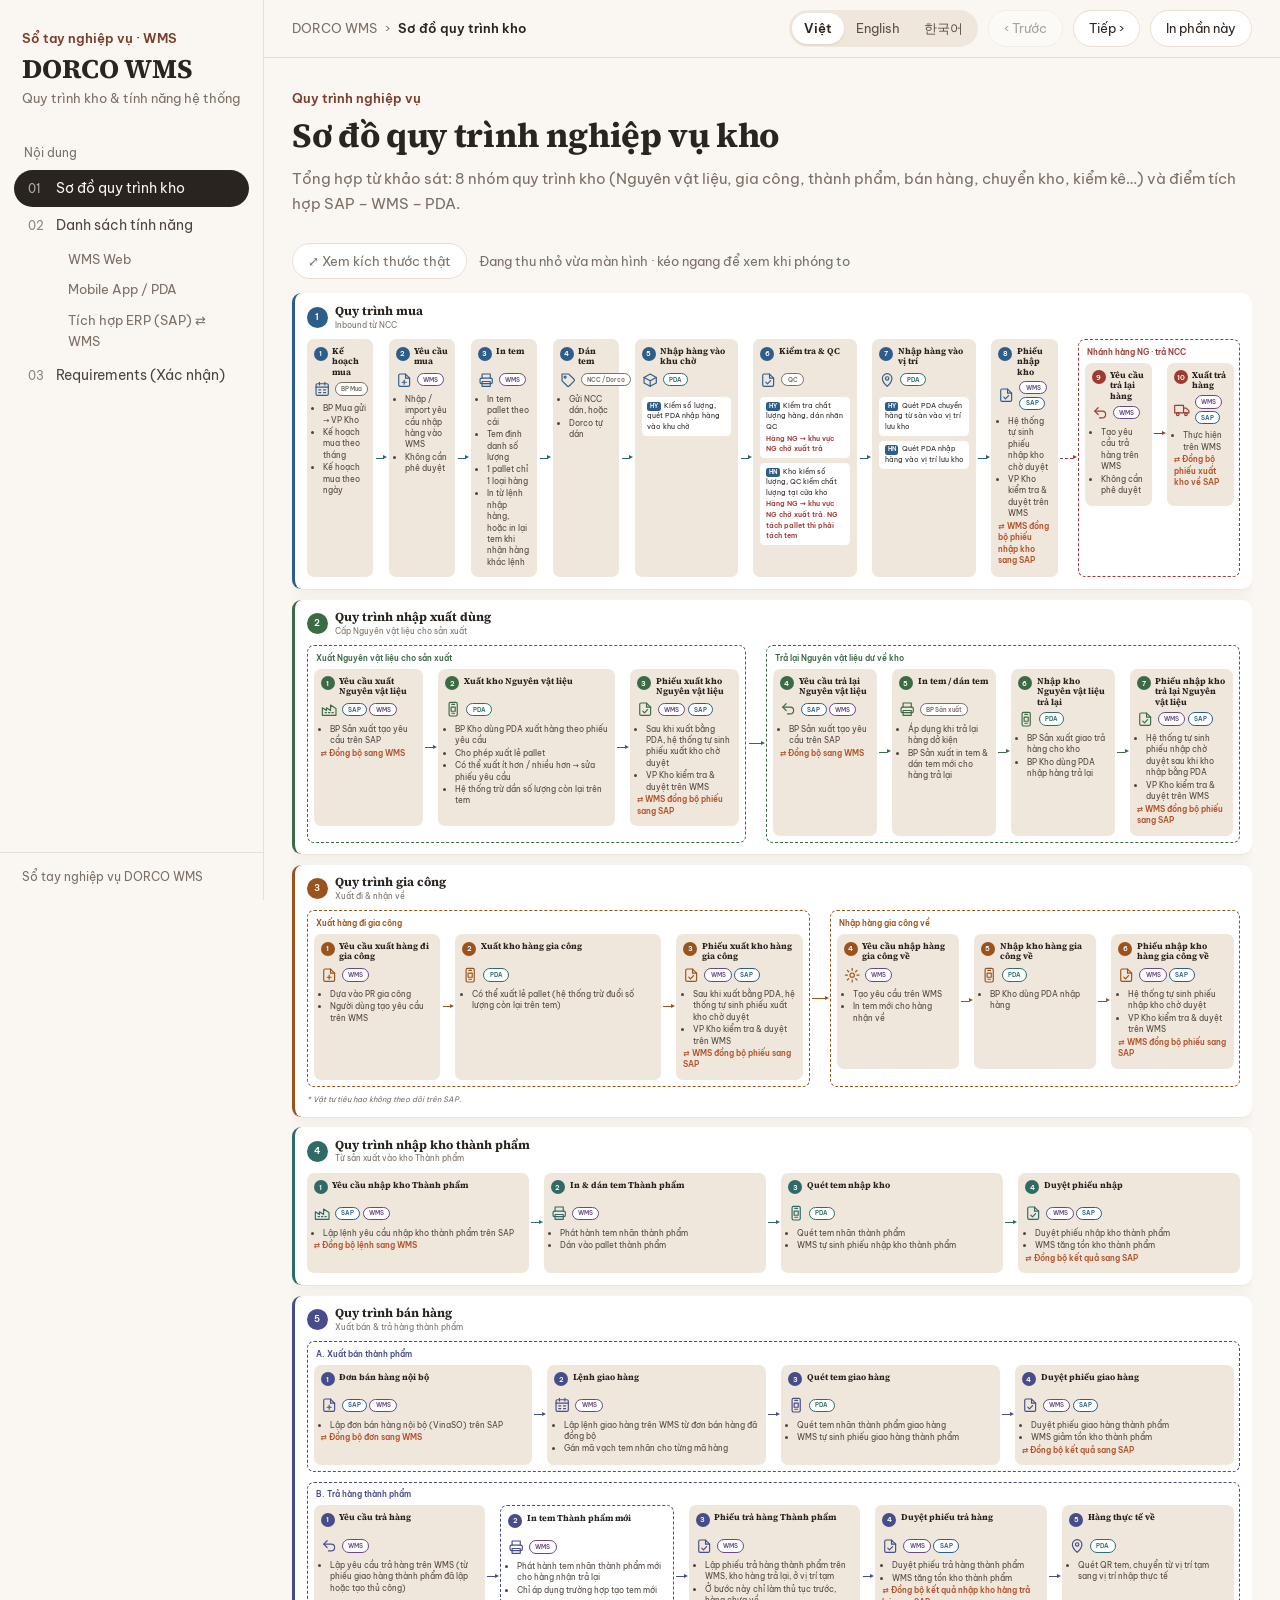
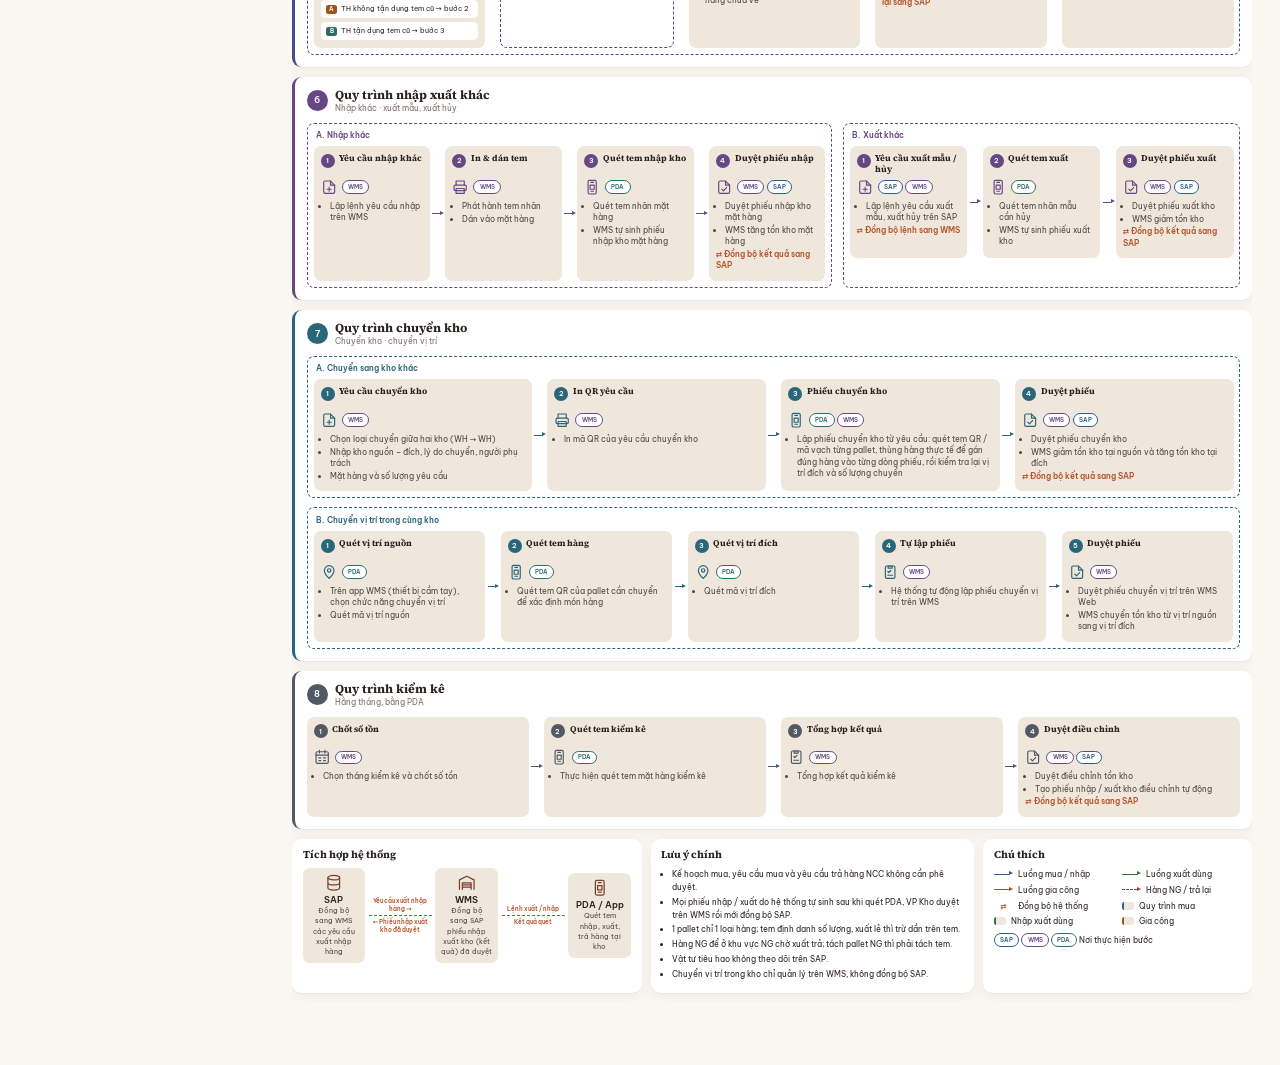
==== Claude outputs/Dorco_WMS_handbook-1.html @ 90fa7798 "quy trình mua" ====
<!DOCTYPE html>
<html lang="vi">
<head>
<meta charset="UTF-8">
<meta name="viewport" content="width=device-width, initial-scale=1">
<title>Sổ tay nghiệp vụ WMS - Dorco</title>
<!-- KHUNG (core) — giống nhau ở mọi dự án -->
<style>
/* core/css/tokens.css — biến giao diện (phương án C · Editorial).
   Dự án đổi màu / phông bằng cách ghi đè các biến này trong content/theme.css. */
:root{
  /* màu nền & chữ */
  --c-paper:#faf7f2;      /* nền trang */
  --c-card:#ffffff;       /* nền thẻ */
  --c-soft:#efe7dc;       /* nền phụ: bước quy trình, tiêu đề bảng */
  --c-line:#e8dfd2;       /* đường kẻ */
  --c-ink:#2a2420;        /* chữ */
  --c-muted:#7b6f66;      /* chữ phụ */
  --c-accent:#7a3e2a;     /* nhấn chính */
  --c-sync:#b4532a;       /* dòng đồng bộ hệ thống */
  --c-mark:#f6dfa8;       /* tô sáng kết quả tìm kiếm */
  --c-error-bg:#fbeceb; --c-error:#8f2f27;

  /* nhãn hệ thống */
  --c-sap:#2b5f8a; --c-wms:#6a4a85; --c-pda:#2f6f6a; --c-manual:#7b6f66;
  /* nhãn nhà máy */
  --c-plant-1:#2f5d8a; --c-plant-2:#2f6f6a;

  /* màu các quy trình (chữ trắng trên nền đạt tương phản ≥ 4.5:1) */
  --pf-blue:#2f5d8a; --pf-green:#3b6b45; --pf-orange:#9a531c; --pf-red:#9e3a32; --pf-teal:#2f6a65;
  --pf-indigo:#474d8a; --pf-purple:#664784; --pf-cyan:#2a667a; --pf-slate:#525963;

  /* chữ */
  --f-body:'Be Vietnam Pro',system-ui,'Segoe UI',sans-serif;
  --f-head:'Source Serif 4',Georgia,'Times New Roman',serif;
  --f-body-ko:'Be Vietnam Pro','Malgun Gothic','Apple SD Gothic Neo','Noto Sans KR',sans-serif;
  --f-head-ko:'Source Serif 4','Malgun Gothic','Apple SD Gothic Neo','Noto Serif KR',serif;
  --fs-xs:12px; --fs-sm:13px; --fs-body:15px; --fs-lg:19px; --fs-xl:24px; --fs-2xl:34px;

  /* hình khối */
  --r-card:12px; --r-lane:16px; --r-chip:999px;
  --shadow:0 1px 0 #eadfd0,0 8px 24px rgba(80,50,30,.06);
  --side-w:264px; --top-h:58px;
}

</style>
<style>
/* core/css/base.css — phông chữ, reset, kiểu chữ cơ bản. Phông: SIL OFL (core/fonts/LICENSE-*). */
@font-face{font-family:'Be Vietnam Pro';font-style:normal;font-weight:400;font-display:swap;src:url([data-uri]) format('woff2');unicode-range:U+0102-0103,U+0110-0111,U+0128-0129,U+0168-0169,U+01A0-01A1,U+01AF-01B0,U+0300-0301,U+0303-0304,U+0308-0309,U+0323,U+0329,U+1EA0-1EF9,U+20AB}
@font-face{font-family:'Be Vietnam Pro';font-style:normal;font-weight:400;font-display:swap;src:url([data-uri]) format('woff2');unicode-range:U+0100-02BA,U+02BD-02C5,U+02C7-02CC,U+02CE-02D7,U+02DD-02FF,U+0304,U+0308,U+0329,U+1D00-1DBF,U+1E00-1E9F,U+1EF2-1EFF,U+2020,U+20A0-20AB,U+20AD-20C0,U+2113,U+2C60-2C7F,U+A720-A7FF}
@font-face{font-family:'Be Vietnam Pro';font-style:normal;font-weight:400;font-display:swap;src:url([data-uri]) format('woff2');unicode-range:U+0000-00FF,U+0131,U+0152-0153,U+02BB-02BC,U+02C6,U+02DA,U+02DC,U+0304,U+0308,U+0329,U+2000-206F,U+20AC,U+2122,U+2191,U+2193,U+2212,U+2215,U+FEFF,U+FFFD}
@font-face{font-family:'Be Vietnam Pro';font-style:normal;font-weight:500;font-display:swap;src:url([data-uri]) format('woff2');unicode-range:U+0102-0103,U+0110-0111,U+0128-0129,U+0168-0169,U+01A0-01A1,U+01AF-01B0,U+0300-0301,U+0303-0304,U+0308-0309,U+0323,U+0329,U+1EA0-1EF9,U+20AB}
@font-face{font-family:'Be Vietnam Pro';font-style:normal;font-weight:500;font-display:swap;src:url([data-uri]) format('woff2');unicode-range:U+0100-02BA,U+02BD-02C5,U+02C7-02CC,U+02CE-02D7,U+02DD-02FF,U+0304,U+0308,U+0329,U+1D00-1DBF,U+1E00-1E9F,U+1EF2-1EFF,U+2020,U+20A0-20AB,U+20AD-20C0,U+2113,U+2C60-2C7F,U+A720-A7FF}
@font-face{font-family:'Be Vietnam Pro';font-style:normal;font-weight:500;font-display:swap;src:url([data-uri]) format('woff2');unicode-range:U+0000-00FF,U+0131,U+0152-0153,U+02BB-02BC,U+02C6,U+02DA,U+02DC,U+0304,U+0308,U+0329,U+2000-206F,U+20AC,U+2122,U+2191,U+2193,U+2212,U+2215,U+FEFF,U+FFFD}
@font-face{font-family:'Be Vietnam Pro';font-style:normal;font-weight:600;font-display:swap;src:url([data-uri]) format('woff2');unicode-range:U+0102-0103,U+0110-0111,U+0128-0129,U+0168-0169,U+01A0-01A1,U+01AF-01B0,U+0300-0301,U+0303-0304,U+0308-0309,U+0323,U+0329,U+1EA0-1EF9,U+20AB}
@font-face{font-family:'Be Vietnam Pro';font-style:normal;font-weight:600;font-display:swap;src:url([data-uri]) format('woff2');unicode-range:U+0100-02BA,U+02BD-02C5,U+02C7-02CC,U+02CE-02D7,U+02DD-02FF,U+0304,U+0308,U+0329,U+1D00-1DBF,U+1E00-1E9F,U+1EF2-1EFF,U+2020,U+20A0-20AB,U+20AD-20C0,U+2113,U+2C60-2C7F,U+A720-A7FF}
@font-face{font-family:'Be Vietnam Pro';font-style:normal;font-weight:600;font-display:swap;src:url([data-uri]) format('woff2');unicode-range:U+0000-00FF,U+0131,U+0152-0153,U+02BB-02BC,U+02C6,U+02DA,U+02DC,U+0304,U+0308,U+0329,U+2000-206F,U+20AC,U+2122,U+2191,U+2193,U+2212,U+2215,U+FEFF,U+FFFD}
@font-face{font-family:'Source Serif 4';font-style:normal;font-weight:700;font-display:swap;src:url([data-uri]) format('woff2');unicode-range:U+0102-0103,U+0110-0111,U+0128-0129,U+0168-0169,U+01A0-01A1,U+01AF-01B0,U+0300-0301,U+0303-0304,U+0308-0309,U+0323,U+0329,U+1EA0-1EF9,U+20AB}
@font-face{font-family:'Source Serif 4';font-style:normal;font-weight:700;font-display:swap;src:url([data-uri]) format('woff2');unicode-range:U+0100-02BA,U+02BD-02C5,U+02C7-02CC,U+02CE-02D7,U+02DD-02FF,U+0304,U+0308,U+0329,U+1D00-1DBF,U+1E00-1E9F,U+1EF2-1EFF,U+2020,U+20A0-20AB,U+20AD-20C0,U+2113,U+2C60-2C7F,U+A720-A7FF}
@font-face{font-family:'Source Serif 4';font-style:normal;font-weight:700;font-display:swap;src:url([data-uri]) format('woff2');unicode-range:U+0000-00FF,U+0131,U+0152-0153,U+02BB-02BC,U+02C6,U+02DA,U+02DC,U+0304,U+0308,U+0329,U+2000-206F,U+20AC,U+2122,U+2191,U+2193,U+2212,U+2215,U+FEFF,U+FFFD}

*,*::before,*::after{box-sizing:border-box}
html{-webkit-text-size-adjust:100%}
body{margin:0;background:var(--c-paper);color:var(--c-ink);font-family:var(--f-body);font-size:var(--fs-body);line-height:1.6}
:lang(ko) body,html[lang=ko] body{font-family:var(--f-body-ko);word-break:keep-all}
h1,h2,h3,h4{font-family:var(--f-head);font-weight:700;line-height:1.2;margin:0;color:var(--c-ink)}
:lang(ko) h1,:lang(ko) h2,:lang(ko) h3,:lang(ko) h4{font-family:var(--f-head-ko)}
p{margin:0}
a{color:var(--c-accent)}
button,input{font:inherit;color:inherit}
:focus-visible{outline:2px solid var(--c-accent);outline-offset:2px}
mark{background:var(--c-mark);color:inherit;border-radius:2px;padding:0 1px}
.app-icon{width:30px;height:30px;flex:none}
@media (prefers-reduced-motion:reduce){*{scroll-behavior:auto!important;transition:none!important}}

</style>
<style>
/* core/css/layout.css — menu trái, thanh trên, vùng nội dung. */
#app{display:flex;min-height:100vh}
.app-side{position:fixed;inset:0 auto 0 0;width:var(--side-w);display:flex;flex-direction:column;border-right:1px solid var(--c-line);background:var(--c-paper);z-index:20}
.app-brand{padding:28px 22px 22px;display:flex;flex-direction:column;gap:4px}
.app-brand-eyebrow{font-size:var(--fs-sm);font-weight:600;color:var(--c-accent)}
.app-brand-name{font-family:var(--f-head);font-size:27px;line-height:1.15}
.app-brand-tag{font-size:var(--fs-sm);color:var(--c-muted)}
#app-nav{flex:1;overflow-y:auto;padding:6px 14px 20px}
.app-nav-h{font-size:var(--fs-xs);color:var(--c-muted);margin:6px 10px 8px}
.app-nav-link{display:flex;gap:10px;align-items:baseline;padding:9px 14px;border-radius:var(--r-chip);color:#4f453e;text-decoration:none;font-size:14px;line-height:1.35}
.app-nav-link:hover{background:var(--c-soft)}
.app-nav-link.is-on{background:var(--c-ink);color:var(--c-paper)}
.app-nav-num{font-size:var(--fs-xs);font-variant-numeric:tabular-nums;opacity:.65;min-width:18px}
.app-nav-sub{display:block;margin-left:42px;padding:5px 10px;font-size:var(--fs-sm);color:var(--c-muted);text-decoration:none;border-left:2px solid transparent}
.app-nav-sub:hover{color:var(--c-ink)}
.app-nav-sub.is-on{color:var(--c-accent);border-left-color:var(--c-accent);font-weight:600}
.app-foot{padding:14px 22px;border-top:1px solid var(--c-line);font-size:var(--fs-xs);color:var(--c-muted)}
.app-main{margin-left:var(--side-w);flex:1;min-width:0}
.app-top{position:sticky;top:0;z-index:10;display:flex;align-items:center;gap:10px;min-height:var(--top-h);padding:10px 28px;background:rgba(250,247,242,.94);backdrop-filter:blur(6px);border-bottom:1px solid var(--c-line)}
.app-crumb{flex:1;min-width:0;font-size:var(--fs-sm);color:var(--c-muted);white-space:nowrap;overflow:hidden;text-overflow:ellipsis}
.app-crumb b{color:var(--c-ink);font-weight:600}
.app-crumb-sep{margin:0 8px}
.app-content{padding:30px 28px 64px}
.app-page-hd{margin-bottom:26px}
.app-page-eyebrow{font-size:var(--fs-sm);font-weight:600;color:var(--c-accent);margin-bottom:6px}
.app-page-hd h1{font-size:var(--fs-2xl);letter-spacing:-.01em}
.app-page-intro{margin-top:10px;color:var(--c-muted);font-size:var(--fs-body);line-height:1.7}

</style>
<style>
/* core/css/components.css — thành phần dùng chung cho mọi khối. */
.app-btn{border:1px solid var(--c-line);background:var(--c-card);border-radius:var(--r-chip);padding:7px 15px;font-size:var(--fs-sm);cursor:pointer}
.app-btn:hover:not(:disabled){border-color:var(--c-muted)}
.app-btn:disabled{opacity:.4;cursor:default}
.app-langs{display:flex;background:var(--c-soft);border-radius:var(--r-chip);padding:3px}
.app-langs button{border:0;background:transparent;border-radius:var(--r-chip);padding:5px 12px;font-size:var(--fs-sm);cursor:pointer;color:#5a4f47}
.app-langs button.is-on{background:var(--c-card);color:var(--c-ink);font-weight:600;box-shadow:0 1px 2px rgba(80,50,30,.12)}
.app-error{background:var(--c-error-bg);color:var(--c-error);border-radius:var(--r-card);padding:14px 18px;font-size:14px;max-width:860px}

/* thẻ & bảng */
.app-card{background:var(--c-card);border-radius:var(--r-card);box-shadow:var(--shadow)}
.app-table{width:100%;border-collapse:separate;border-spacing:0;font-size:14px;background:var(--c-card);border-radius:var(--r-card);overflow:hidden;box-shadow:var(--shadow)}
.app-table th{text-align:left;font-size:var(--fs-sm);font-weight:600;color:var(--c-muted);background:var(--c-soft);padding:10px 14px;vertical-align:bottom}
.app-table td{padding:10px 14px;border-top:1px solid #f0e8dc;vertical-align:top}

/* bộ lọc */
.app-filters{display:flex;flex-wrap:wrap;gap:8px;align-items:center;margin-bottom:20px;max-width:1240px}
.app-search{flex:1 1 420px;min-width:280px;border:1px solid var(--c-line);background:var(--c-card);border-radius:var(--r-chip);padding:9px 16px;font-size:14px}
.app-chip{border:1px solid var(--c-line);background:var(--c-card);border-radius:var(--r-chip);padding:6px 14px;font-size:var(--fs-sm);cursor:pointer;color:#5a4f47}
.app-chip.is-on{background:var(--c-ink);border-color:var(--c-ink);color:var(--c-paper)}
.app-empty{padding:28px;text-align:center;color:var(--c-muted);background:var(--c-card);border-radius:var(--r-card);max-width:1240px}

/* nhãn */
.app-sys{display:inline-block;font-size:11px;font-weight:600;padding:1px 9px;border-radius:var(--r-chip);background:var(--c-card);border:1px solid currentColor;white-space:nowrap}
.app-sys[data-sys=SAP]{color:var(--c-sap)} .app-sys[data-sys=WMS]{color:var(--c-wms)} .app-sys[data-sys=PDA]{color:var(--c-pda)}
.app-sys[data-sys=MANUAL],.app-sys:not([data-sys]){color:var(--c-manual)}
.app-plant{display:inline-block;font-size:11px;font-weight:600;color:#fff;border-radius:4px;padding:0 6px;margin-right:4px;background:var(--c-plant-1)}
.app-plant[data-i="1"]{background:var(--c-plant-2)}
.app-kpis{display:grid;grid-template-columns:repeat(auto-fit,minmax(180px,1fr));gap:14px;margin-bottom:22px;max-width:1240px}
.app-kpi{background:var(--c-card);border-radius:var(--r-card);box-shadow:var(--shadow);padding:16px 18px}
.app-kpi b{display:block;font-family:var(--f-head);font-size:32px;line-height:1.1}
.app-kpi span{font-size:var(--fs-sm);color:var(--c-muted)}

</style>
<style>
/* core/css/blocks/process-flow.css — sơ đồ quy trình (phương án C). */
.pf-toolbar{display:flex;align-items:center;gap:12px;margin-bottom:14px;font-size:var(--fs-sm);color:var(--c-muted)}
.pf-scroll{overflow-x:auto;padding-bottom:8px}
.pf-sheet{min-width:1640px;max-width:1880px}
.pf-head{margin:0 0 22px}
.pf-head h2{font-size:28px}
.pf-head p{color:var(--c-muted);margin-top:4px}

/* quy trình */
.pf-lane{background:var(--c-card);border-radius:var(--r-lane);box-shadow:var(--shadow);padding:18px 20px 20px;margin-bottom:18px;border-left:6px solid var(--pf-c)}
.pf-lane-hd{display:flex;align-items:center;gap:12px;margin-bottom:14px}
.pf-lane-num{flex:none;min-width:36px;height:36px;padding:0 8px;border-radius:var(--r-chip);background:var(--pf-c);color:#fff;display:grid;place-items:center;font-weight:600;font-size:16px}
.pf-lane-hd h3{font-size:21px}
.pf-lane-hd p{font-size:var(--fs-sm);color:var(--c-muted)}
.pf-body{display:flex;gap:0;align-items:stretch}
.pf-body.pf-stack{flex-direction:column;gap:16px}
.pf-row>.pf-group{flex:var(--pf-w,1) 1 0}
.pf-group{min-width:0}
.pf-group.pf-labeled{border:1.6px dashed var(--pf-g);border-radius:var(--r-card);padding:10px 10px 10px;position:relative}
.pf-group-label{font-size:var(--fs-sm);font-weight:600;color:var(--pf-g);margin:0 0 8px 4px}
.pf-steps{display:flex;align-items:stretch}

/* bước */
.pf-step{flex:1 1 0;min-width:0;background:var(--c-soft);border-radius:var(--r-card);padding:12px 12px 14px;display:flex;flex-direction:column}
.pf-step.pf-wide{flex-grow:1.7}
.pf-step.pf-optional{background:var(--c-card);border:1.6px dashed var(--pf-g)}
.pf-step-hd{display:flex;gap:8px;align-items:flex-start;min-height:38px}
.pf-num{flex:none;width:24px;height:24px;border-radius:50%;background:var(--pf-g,var(--pf-c));color:#fff;display:grid;place-items:center;font-size:12px;font-weight:600;margin-top:1px}
.pf-step h4{font-size:15px;color:var(--c-ink)}
.pf-meta{display:flex;align-items:center;gap:8px;margin:6px 0 8px;color:var(--pf-g,var(--pf-c))}
.pf-meta .app-icon{width:28px;height:28px}
.pf-sys{display:flex;flex-wrap:wrap;gap:4px}
.pf-step ul{margin:0;padding-left:16px;font-size:13px;line-height:1.5;color:#4f453e}
.pf-step li{margin:2px 0}
.pf-step li.pf-sync{list-style:none;margin-left:-16px;color:var(--c-sync);font-weight:600}
.pf-step li.pf-sync::before{content:"⇄ "}
.pf-case{margin-top:8px;background:var(--c-card);border-radius:8px;padding:6px 9px;font-size:12.5px;line-height:1.45}
.pf-case b{display:inline-block;min-width:20px;text-align:center;font-size:11px;color:#fff;background:var(--pf-c);border-radius:4px;padding:0 5px;margin-right:2px}
.pf-case[data-tag=A] b{background:#9a531c} .pf-case[data-tag=B] b{background:#2f6a65}
.pf-alert{display:block;color:var(--pf-red);font-weight:600;margin-top:2px}

/* mũi tên */
.pf-arrow{flex:0 0 26px;align-self:center;height:12px;position:relative;color:var(--pf-a,var(--pf-g,var(--pf-c)))}
.pf-arrow::before{content:"";position:absolute;left:4px;right:8px;top:5px;border-top:2px solid currentColor}
.pf-arrow::after{content:"";position:absolute;right:2px;top:1px;border-left:8px solid currentColor;border-top:5px solid transparent;border-bottom:5px solid transparent}
.pf-arrow-dashed::before{border-top-style:dashed}
.pf-row>.pf-arrow{flex-basis:34px}
.pf-row>.pf-group+.pf-group{margin-left:18px}
.pf-row>.pf-arrow+.pf-group{margin-left:0}
.pf-note{margin-top:10px;font-size:var(--fs-sm);font-style:italic;color:var(--c-muted)}

/* 3 khung cuối */
.pf-panels{display:grid;grid-template-columns:1.3fr 1.2fr 1fr;gap:16px;margin-top:6px}
.pf-panel{background:var(--c-card);border-radius:var(--r-lane);box-shadow:var(--shadow);padding:16px 18px}
.pf-panel h3{font-size:18px;margin-bottom:12px}
.pf-sysrow{display:flex;align-items:center;gap:6px}
.pf-sysbox{flex:1;background:var(--c-soft);border-radius:var(--r-card);padding:10px;text-align:center;font-size:12.5px;line-height:1.4;color:#4f453e}
.pf-sysbox .app-icon{display:block;margin:0 auto 4px;color:var(--c-accent)}
.pf-sysbox strong{display:block;font-size:15px;color:var(--c-ink)}
.pf-link{flex:0 0 108px;display:flex;flex-direction:column;align-items:center;gap:3px;font-size:11px;font-weight:600;color:var(--c-sync);text-align:center;line-height:1.25}
.pf-link i{display:block;width:100%;border-top:2px dashed var(--c-sync)}
.pf-notes ul{margin:0;padding-left:18px;font-size:13.5px}
.pf-notes li{margin:4px 0}
.pf-lg{list-style:none;margin:0;padding:0;display:grid;grid-template-columns:1fr 1fr;gap:6px 14px;font-size:13px}
.pf-lg li{display:flex;align-items:center;gap:8px}
.pf-lg-arrow{width:34px;height:10px;position:relative;color:var(--pf-a)}
.pf-lg-arrow::before{content:"";position:absolute;left:0;right:7px;top:4px;border-top:2px solid currentColor}
.pf-lg-arrow.is-dashed::before{border-top-style:dashed}
.pf-lg-arrow::after{content:"";position:absolute;right:0;top:0;border-left:7px solid currentColor;border-top:5px solid transparent;border-bottom:5px solid transparent}
.pf-lg-sw{width:22px;height:14px;border-radius:4px;border-left:5px solid var(--pf-a);background:var(--c-soft)}
.pf-lg-sync{width:34px;text-align:center;color:var(--c-sync);font-weight:700}
.pf-lg-sys{margin-top:10px;font-size:13px;display:flex;flex-wrap:wrap;gap:4px;align-items:center}
@media print{
  .pf-toolbar{display:none}
  .pf-scroll{overflow:visible}
  .pf-sheet{zoom:.9!important;width:1640px;max-width:none}   /* 1640 px × 0,9 ≈ 1476 px < 1512 px khổ A3 ngang */
  .pf-lane{break-inside:avoid;box-shadow:none;border:1px solid var(--c-line);border-left:6px solid var(--pf-c)}
}

</style>
<style>
/* core/css/blocks/feature-list.css */
.fl-kpi{border-top:4px solid var(--fl-c,var(--c-ink))}
.fl-cat{max-width:1240px;margin-bottom:28px;scroll-margin-top:calc(var(--top-h) + 12px)}
.fl-cat-hd{display:flex;align-items:center;gap:14px;padding:14px 18px;border-radius:var(--r-lane) var(--r-lane) 0 0;background:var(--fl-c);color:#fff}
.fl-cat-hd h2{color:#fff;font-size:var(--fs-lg)}
.fl-cat-hd p{font-size:var(--fs-sm);opacity:.88}
.fl-cat-n{margin-left:auto;font-size:var(--fs-sm);font-weight:600;background:rgba(255,255,255,.18);padding:3px 12px;border-radius:var(--r-chip);white-space:nowrap}
.fl-group{background:var(--c-card);padding:4px 18px 16px}
.fl-cat .fl-group:last-child{border-radius:0 0 var(--r-lane) var(--r-lane);box-shadow:var(--shadow)}
.fl-group-t{display:flex;align-items:baseline;gap:10px;flex-wrap:wrap;font-size:16px;margin:14px 0 8px}
.fl-group-sub{font-family:var(--f-body);font-weight:400;font-size:var(--fs-sm);color:var(--c-muted)}
.fl-link{margin-left:auto;font-family:var(--f-body);font-size:var(--fs-sm);font-weight:600;text-decoration:none}
.fl-table{box-shadow:none;border:1px solid #f0e8dc}
.fl-table td.fl-no,.fl-table th.fl-no{width:56px;color:var(--c-muted);font-variant-numeric:tabular-nums}
.fl-table td.fl-second{color:var(--c-muted);width:44%}
.fl-dir-cell{width:130px}
.fl-dir{display:inline-block;font-size:11px;font-weight:600;padding:1px 9px;border-radius:var(--r-chip);border:1px solid currentColor;color:var(--c-sap);white-space:nowrap}
.fl-dir[data-dir="WMS→SAP"]{color:var(--c-wms)}
@media print{.fl-cat{break-inside:auto}.fl-table tr{break-inside:avoid}}
/* cột API (nhóm tích hợp) */
.fl-api{font-family:ui-monospace,SFMono-Regular,Consolas,monospace;font-size:12.5px;word-break:break-all;width:30%}
.fl-has-api th:nth-child(3){width:24%}
.fl-has-api .fl-dir-cell{white-space:nowrap}
th.fl-api{font-family:inherit}

</style>
<style>
/* core/css/blocks/requirement-table.css */
.rt-wrap{max-width:1300px}
.rt-table{line-height:1.55}
.rt-table td.rt-no,.rt-table th.rt-no{width:52px;text-align:center;color:var(--c-muted);font-variant-numeric:tabular-nums}
.rt-table td.rt-module{width:160px;font-family:var(--f-head);font-weight:700;font-size:15px;color:var(--c-accent);background:#fbf8f3;border-right:1px solid #f0e8dc}
.rt-table td.rt-fn{width:200px;font-weight:600}
.rt-blk+.rt-blk{margin-top:10px}
.rt-label{display:inline-block;font-size:11.5px;font-weight:600;padding:1px 10px;border-radius:var(--r-chip);margin-bottom:4px}
.rt-cur{background:var(--c-soft);color:var(--c-muted)}
.rt-need{background:var(--c-accent);color:#fff}
.rt-body ul{margin:0;padding-left:18px;font-size:14px}
.rt-body li{margin:3px 0}
.rt-blk:first-child:not(:only-child) ul{color:#5a4f47}
@media print{.rt-row{break-inside:avoid}}

</style>
<style>
/* core/css/blocks/guide.css */
.gd-list{max-width:1320px;display:flex;flex-direction:column;gap:20px}
.gd-group{display:flex;flex-direction:column;gap:18px;scroll-margin-top:calc(var(--top-h) + 12px)}
.gd-group>h2{font-size:24px}
.gd-group-intro{color:var(--c-muted);margin-top:-8px}
.gd-screen{display:grid;grid-template-columns:minmax(0,1fr) minmax(0,1.2fr);gap:24px;background:var(--c-card);border-radius:var(--r-lane);box-shadow:var(--shadow);padding:22px;scroll-margin-top:calc(var(--top-h) + 12px)}
.gd-screen.gd-wide{grid-template-columns:1fr}
.gd-screen.gd-wide .gd-fig{order:-1}
.gd-screen.gd-wide .gd-text{columns:2 360px;column-gap:36px}
.gd-screen.gd-wide .gd-text>h3,.gd-screen.gd-wide .gd-purpose{column-span:all}
.gd-text h3{font-size:21px;margin-bottom:6px}
.gd-purpose{color:var(--c-muted);margin-bottom:12px}
.gd-steps-t{font-weight:600;margin:4px 0 2px}
.gd-steps{margin:0;padding-left:22px}
.gd-step{margin:6px 0;break-inside:avoid}
.gd-notes{margin-top:14px;background:var(--c-soft);border-radius:var(--r-card);padding:10px 14px;font-size:14px;break-inside:avoid}
.gd-notes ul{margin:4px 0 0;padding-left:18px}
.gd-fig{margin:0}
.gd-img{display:block;width:100%;border-radius:var(--r-card);border:1px solid var(--c-line)}
.gd-noimg{display:grid;place-items:center;min-height:180px;border:1.6px dashed var(--c-line);border-radius:var(--r-card);color:var(--c-muted);font-size:13px;padding:16px;text-align:center}
@media print{.gd-screen{break-inside:avoid;box-shadow:none;border:1px solid var(--c-line)}}

</style>
<style>
/* core/css/check.css — trang tự kiểm tra. */
.ck{max-width:1100px;margin:0 auto;padding:36px 24px}
.ck h1{font-size:28px;margin-bottom:12px}
.ck-summary{font-size:18px;font-weight:600;margin-bottom:18px}
.ck-summary.is-ok{color:var(--pf-green)} .ck-summary.is-bad{color:var(--c-error)}
.ck-err td:first-child{color:var(--c-error);font-weight:600}
.ck-warn td:first-child{color:#9a531c}
.ck code{font-size:12.5px;color:var(--c-muted)}

</style>
<style>
/* core/css/print.css — "In phần này" chỉ in mục đang mở. */
/* Khổ giấy: bảng in A4 ngang; sơ đồ quy trình in A3 ngang (khung in 400 mm ≈ 1512 px). */
@page{size:A4 landscape;margin:10mm}
@page diagram{size:A3 landscape;margin:10mm}
@media print{
  .app-page[data-type=process-flow]{page:diagram}
  body{background:#fff}
  .app-side,.app-top,.app-filters{display:none!important}
  .app-main{margin:0}
  .app-content{padding:0}
}

</style>
<!-- NỘI DUNG (content) — riêng của dự án -->
<style>
/* content/theme.css — tuỳ chỉnh giao diện riêng cho dự án (không bắt buộc).
   Ghi đè biến trong core/css/tokens.css, ví dụ đổi màu nhấn:
   :root{ --c-accent:#1f4f8a; }
*/

</style>
</head>
<body>
<div id="app"></div>

<!-- KHUNG -->
<script>
/* core/js/util.js — tiện ích dùng chung (không phụ thuộc file khác). */
(function (App) {
  'use strict';
  var ESC = { '&': '&amp;', '<': '&lt;', '>': '&gt;', '"': '&quot;', "'": '&#39;' };

  function esc(s) {
    return String(s == null ? '' : s).replace(/[&<>"']/g, function (c) { return ESC[c]; });
  }

  /* Bỏ dấu một ký tự (giữ độ dài 1 → 0..n ký tự), không gộp khoảng trắng. */
  function foldChar(c) {
    return c.normalize('NFD').replace(/[̀-ͯ]/g, '').replace(/đ/g, 'd').replace(/Đ/g, 'D').toLowerCase();
  }

  /* Chuẩn hoá để tìm kiếm: bỏ dấu, đ→d, chữ thường, gộp khoảng trắng. */
  function norm(s) {
    return foldChar(String(s == null ? '' : s)).replace(/\s+/g, ' ').trim();
  }

  /* Tô sáng phần khớp q (q đã norm) trong text; trả HTML đã escape. */
  function highlight(text, q) {
    text = String(text == null ? '' : text);
    if (!q) return esc(text);
    var folded = '', map = [];
    for (var i = 0; i < text.length; i++) {
      var f = foldChar(text[i]);
      for (var k = 0; k < f.length; k++) { folded += f[k]; map.push(i); }
    }
    var at = folded.indexOf(q);
    if (at < 0) return esc(text);
    var start = map[at], end = map[at + q.length - 1] + 1;
    return esc(text.slice(0, start)) + '<mark>' + esc(text.slice(start, end)) + '</mark>' + esc(text.slice(end));
  }

  /* Gộp mọi ngôn ngữ của một chữ (chuỗi thường hoặc { vi, en, ko, ... }) để tìm kiếm. */
  function textAll(x) {
    if (x == null) return '';
    if (typeof x !== 'object') return String(x);
    return Object.keys(x).map(function (k) { return x[k]; }).join(' ');
  }

  App.util = { esc: esc, norm: norm, highlight: highlight, textAll: textAll };
})(window.App = window.App || {});

</script>
<script>
/* core/js/i18n.js — ngôn ngữ, bản dịch, chữ giao diện. */
(function (App) {
  'use strict';
  var KEY = 'wms-lang';
  var current = 'vi', codes = ['vi'], fallback = 'vi';
  App._strings = App._strings || {};
  App.missing = [];

  function store(get, val) {
    try {
      if (get) return window.localStorage.getItem(KEY);
      window.localStorage.setItem(KEY, val);
    } catch (e) { /* localStorage bị chặn: bỏ qua */ }
    return null;
  }

  App.strings = function (lang, obj) {
    var t = App._strings[lang] = App._strings[lang] || {};
    for (var k in obj) t[k] = obj[k];
  };

  App.t = function (x) {
    if (x == null) return '';
    if (typeof x !== 'object') return String(x);
    if (x[current] != null) return x[current];
    if (x[fallback] != null) {
      App.missing.push({ lang: current, sample: x[fallback] });
      return x[fallback];
    }
    App.missing.push({ lang: current, sample: JSON.stringify(x) });
    return '';
  };

  App.ui = function (key) {
    var s = App._strings[current], f = App._strings[fallback];
    if (s && s[key] != null) return s[key];
    if (f && f[key] != null) return f[key];
    return key;
  };

  App.lang = function () { return current; };

  App.setLang = function (code) {
    if (codes.indexOf(code) < 0) code = fallback;
    current = code;
    store(false, code);
    document.documentElement.lang = code;
    document.dispatchEvent(new CustomEvent('app:lang', { detail: code }));
  };

  App.initLang = function (config) {
    codes = (config.languages || [{ code: 'vi' }]).map(function (l) { return l.code; });
    fallback = config.defaultLanguage || codes[0];
    var fromUrl = null;
    try { fromUrl = new URLSearchParams(location.search).get('lang'); } catch (e) {}
    var pick = [fromUrl, store(true), fallback].filter(function (c) { return c && codes.indexOf(c) >= 0; })[0];
    current = pick || fallback;
    document.documentElement.lang = current;
  };
})(window.App = window.App || {});

</script>
<script>
/* core/js/icons.js — bộ icon SVG dùng chung (24×24, nét theo màu chữ). */
(function (App) {
  'use strict';
  var P = {
    box: '<path d="M21 8 12 3 3 8v8l9 5 9-5z"/><path d="M3 8l9 5 9-5M12 13v8"/>',
    check: '<path d="M14 3H6a2 2 0 0 0-2 2v14a2 2 0 0 0 2 2h12a2 2 0 0 0 2-2V9z"/><path d="M14 3v6h6M8.5 15l2.5 2.5 4.5-5"/>',
    db: '<ellipse cx="12" cy="5" rx="8" ry="3"/><path d="M4 5v14c0 1.7 3.6 3 8 3s8-1.3 8-3V5M4 12c0 1.7 3.6 3 8 3s8-1.3 8-3"/>',
    factory: '<path d="M2 21V10l6 4V10l6 4V6l8 5v10z"/><path d="M6 17h2M11 17h2M16 17h2"/>',
    gear: '<circle cx="12" cy="12" r="3.2"/><path d="M12 2v3M12 19v3M2 12h3M19 12h3M4.9 4.9 7 7M17 17l2.1 2.1M4.9 19.1 7 17M17 7l2.1-2.1"/>',
    list: '<rect x="5" y="3" width="14" height="18" rx="2"/><path d="M9 3h6v3H9zM8.5 11l1.5 1.5 3-3M8.5 16.5h7"/>',
    loc: '<path d="M12 21s-7-6.1-7-11.5a7 7 0 0 1 14 0C19 14.9 12 21 12 21z"/><circle cx="12" cy="9.5" r="2.5"/>',
    pda: '<rect x="6" y="2" width="12" height="20" rx="2"/><path d="M10 5h4M9 9h6v6H9zM10 18h4"/>',
    plan: '<rect x="3" y="4" width="18" height="17" rx="2"/><path d="M8 2v4M16 2v4M3 9h18M7 13h3M7 17h3M14 13h3M14 17h3"/>',
    print: '<path d="M6 9V3h12v6"/><rect x="3" y="9" width="18" height="8" rx="2"/><path d="M6 14h12v7H6z"/>',
    req: '<path d="M14 3H6a2 2 0 0 0-2 2v14a2 2 0 0 0 2 2h12a2 2 0 0 0 2-2V9z"/><path d="M14 3v6h6M12 12v6M9 15h6"/>',
    ret: '<path d="M9 14 4 9l5-5"/><path d="M4 9h11a5 5 0 0 1 0 10h-4"/>',
    sync: '<path d="M21 12a9 9 0 0 1-15.5 6.2L3 16M3 12a9 9 0 0 1 15.5-6.2L21 8"/><path d="M21 3v5h-5M3 21v-5h5"/>',
    tag: '<path d="M20.6 13.4 13.4 20.6a2 2 0 0 1-2.8 0L3 13V3h10l7.6 7.6a2 2 0 0 1 0 2.8z"/><circle cx="7.5" cy="7.5" r="1.5"/>',
    truck: '<path d="M1 5h13v11H1zM14 9h4l4 4v3h-8z"/><circle cx="5.5" cy="18" r="2"/><circle cx="17.5" cy="18" r="2"/>',
    wh: '<path d="M2 21V8l10-5 10 5v13"/><path d="M6 21v-9h12v9M6 15h12M6 18h12"/>'
  };
  App.missingIcons = [];
  App.iconNames = Object.keys(P);
  App.icon = function (name) {
    if (!P[name]) { if (name && App.missingIcons.indexOf(name) < 0) App.missingIcons.push(name); return ''; }
    return '<svg class="app-icon" viewBox="0 0 24 24" fill="none" stroke="currentColor" stroke-width="1.7" stroke-linecap="round" stroke-linejoin="round" aria-hidden="true">' + P[name] + '</svg>';
  };
})(window.App = window.App || {});

</script>
<script>
/* core/js/app.js — sổ đăng ký, khung trang, điều hướng #hash, xử lý lỗi.
 *
 * Các file khác chỉ gọi:
 *   App.config({...})            cấu hình dự án (content/config.js)
 *   App.data('ten', {...})       dữ liệu một mục (content/data/*.js)
 *   App.strings('vi', {...})     chữ giao diện (content/i18n/*.js)
 *   App.block('loai', {render, mount})   khối hiển thị (core/js/blocks/*.js)
 * rồi index.html gọi App.start().
 */
(function (App) {
  'use strict';
  var u = App.util;
  App._config = null;
  App._data = {};
  App._blocks = {};

  App.config = function (obj) { App._config = obj; };
  App.data = function (name, obj) {
    if (arguments.length < 2) return App._data[name];
    App._data[name] = obj;
  };
  App.block = function (type, def) { App._blocks[type] = def; };

  function fill(tpl, vars) {
    return String(tpl).replace(/\{(\w+)\}/g, function (m, k) { return vars[k] != null ? vars[k] : m; });
  }
  function pad(n) { return (n < 10 ? '0' : '') + n; }
  function sections() { return (App._config && App._config.sections) || []; }

  function parseHash() {
    var raw = (location.hash || '').replace(/^#/, ''), h;
    try { h = decodeURIComponent(raw); } catch (e) { h = raw; }   // hash hỏng (vd '#%') → dùng nguyên văn
    var parts = h.split('--');
    var list = sections();
    var sec = list.filter(function (s) { return s.id === parts[0]; })[0] || list[0];
    var sub = sec && sec.id === parts[0] ? (parts[1] || '') : '';
    return { section: sec, sub: sub };
  }

  App.go = function (hash) {
    if (location.hash === hash) render(); else location.hash = hash;
  };

  /* ---------- khung trang ---------- */
  function shell() {
    var c = App._config, p = c.project || {};
    var nav = sections().map(function (s, i) {
      var subs = (s.subs || []).map(function (sb) {
        return '<a class="app-nav-sub" href="#' + u.esc(s.id) + '--' + u.esc(sb.id) + '" data-sub="' + u.esc(sb.id) +
          '" data-parent="' + u.esc(s.id) + '">' + u.esc(App.t(sb.title)) + '</a>';
      }).join('');
      return '<a class="app-nav-link" href="#' + u.esc(s.id) + '" data-section="' + u.esc(s.id) + '">' +
        '<span class="app-nav-num">' + pad(i + 1) + '</span><span>' + u.esc(App.t(s.title)) + '</span></a>' + subs;
    }).join('');
    var langs = (c.languages || []).map(function (l) {
      return '<button type="button" data-lang="' + u.esc(l.code) + '">' + u.esc(l.label || l.code) + '</button>';
    }).join('');
    document.getElementById('app').innerHTML =
      '<aside class="app-side">' +
        '<div class="app-brand">' +
          (p.eyebrow ? '<span class="app-brand-eyebrow">' + u.esc(App.t(p.eyebrow)) + '</span>' : '') +
          '<strong class="app-brand-name">' + u.esc(App.t(p.name)) + '</strong>' +
          (p.tagline ? '<span class="app-brand-tag">' + u.esc(App.t(p.tagline)) + '</span>' : '') +
        '</div>' +
        '<nav id="app-nav" aria-label="' + u.esc(App.ui('nav_contents')) + '">' +
          '<p class="app-nav-h">' + u.esc(App.ui('nav_contents')) + '</p>' + nav + '</nav>' +
        (p.footer ? '<p class="app-foot">' + u.esc(App.t(p.footer)) + '</p>' : '') +
      '</aside>' +
      '<div class="app-main">' +
        '<header class="app-top">' +
          '<div id="app-crumb" class="app-crumb"></div>' +
          (langs ? '<div id="app-langs" class="app-langs" role="group">' + langs + '</div>' : '') +
          '<button type="button" id="app-prev" class="app-btn">' + u.esc(App.ui('prev')) + '</button>' +
          '<button type="button" id="app-next" class="app-btn">' + u.esc(App.ui('next')) + '</button>' +
          '<button type="button" id="app-print" class="app-btn">' + u.esc(App.ui('print')) + '</button>' +
        '</header>' +
        '<main id="app-content" class="app-content"></main>' +
      '</div>';

    var langsEl = document.getElementById('app-langs');
    if (langsEl) langsEl.addEventListener('click', function (e) {
      var b = e.target.closest('button[data-lang]');
      if (b) App.setLang(b.getAttribute('data-lang'));
    });
    document.getElementById('app-prev').addEventListener('click', function () { step(-1); });
    document.getElementById('app-next').addEventListener('click', function () { step(1); });
    document.getElementById('app-print').addEventListener('click', function () { window.print(); });
  }

  function step(d) {
    var list = sections(), cur = parseHash().section, i = list.indexOf(cur) + d;
    if (i >= 0 && i < list.length) location.hash = '#' + list[i].id;
  }

  /* ---------- dựng mục đang mở ---------- */
  function errorBox(msg) {
    return '<div class="app-error" role="alert">' + u.esc(msg) + '</div>';
  }

  function render() {
    var st = parseHash(), sec = st.section, list = sections();
    var content = document.getElementById('app-content');
    if (!sec) { content.innerHTML = errorBox(App.ui('err_no_sections')); return; }
    var i = list.indexOf(sec);

    document.querySelectorAll('#app-nav [data-section]').forEach(function (a) {
      a.classList.toggle('is-on', a.getAttribute('data-section') === sec.id);
    });
    document.querySelectorAll('#app-nav [data-sub]').forEach(function (a) {
      a.classList.toggle('is-on', a.getAttribute('data-parent') === sec.id && a.getAttribute('data-sub') === st.sub);
    });
    document.querySelectorAll('#app-langs button').forEach(function (b) {
      b.classList.toggle('is-on', b.getAttribute('data-lang') === App.lang());
    });
    document.getElementById('app-prev').disabled = i <= 0;
    document.getElementById('app-next').disabled = i >= list.length - 1;
    var p = App._config.project || {};
    document.getElementById('app-crumb').innerHTML =
      '<span>' + u.esc(App.t(p.name)) + '</span><span class="app-crumb-sep" aria-hidden="true">›</span><b>' + u.esc(App.t(sec.title)) + '</b>';
    document.title = App.t(sec.title) + ' – ' + App.t(p.name);

    var head = '<header class="app-page-hd">' +
      (sec.eyebrow ? '<p class="app-page-eyebrow">' + u.esc(App.t(sec.eyebrow)) + '</p>' : '') +
      '<h1>' + u.esc(App.t(sec.heading || sec.title)) + '</h1>' +
      (sec.intro ? '<p class="app-page-intro">' + u.esc(App.t(sec.intro)) + '</p>' : '') + '</header>';
    content.innerHTML = '<section class="app-page" data-section="' + u.esc(sec.id) + '" data-type="' + u.esc(sec.type) + '">' + head + '<div class="app-block"></div></section>';
    var el = content.querySelector('.app-block');

    var block = App._blocks[sec.type];
    var data = App._data[sec.data];
    if (!block) { el.innerHTML = errorBox(fill(App.ui('err_unknown_type'), { type: sec.type })); return; }
    if (data == null) { el.innerHTML = errorBox(fill(App.ui('err_missing_data'), { name: sec.data })); return; }
    var ctx = { t: App.t, ui: App.ui, lang: App.lang(), util: u, icon: App.icon, config: App._config, section: sec, sub: st.sub };
    try {
      el.innerHTML = block.render(data, ctx);
      if (block.mount) block.mount(el, data, ctx);
    } catch (err) {
      el.innerHTML = errorBox(fill(App.ui('err_block'), { msg: err && err.message, file: 'content/data/' + sec.data + '.js' }));
      if (window.console) console.error(err);
      return;
    }
    if (st.sub) {
      var target = el.querySelector('[data-anchor="' + st.sub.replace(/"/g, '') + '"]');
      if (target) target.scrollIntoView(); else window.scrollTo(0, 0);
    } else {
      window.scrollTo(0, 0);
    }
  }

  function warnMissing() {
    if (!window.console) return;
    if (App.missing.length) {
      var by = {};
      App.missing.forEach(function (m) { (by[m.lang] = by[m.lang] || []).push(m.sample); });
      console.warn('[WMS] Thiếu bản dịch:', by);
    }
    if (App.missingIcons.length) console.warn('[WMS] Icon không tồn tại:', App.missingIcons);
    if (App.check) {
      var r = App.check();
      if (r.errors.length) console.warn('[WMS] Lỗi nội dung (mở check.html để xem):', r.errors);
    }
  }

  App.start = function () {
    if (!App._config) {
      document.getElementById('app').innerHTML = errorBox('Thiếu content/config.js — chưa gọi App.config(...)');
      return;
    }
    if (App.renderCheck && /[?&]check\b/.test(location.search)) { App.renderCheck(); return; }
    App.initLang(App._config);
    shell();
    render();
    warnMissing();
    window.addEventListener('hashchange', render);
    document.addEventListener('app:lang', function () { shell(); render(); });
  };
})(window.App = window.App || {});

</script>
<script>
/* core/js/blocks/process-flow.js — khối "Sơ đồ quy trình".
 * Dữ liệu: xem chú thích đầu file content/data/processes.js.
 */
(function (App) {
  'use strict';
  var fitOn = true;

  function sysChip(s, ctx) {
    var u = ctx.util;
    if (typeof s === 'string') return '<span class="app-sys" data-sys="' + u.esc(s) + '">' + u.esc(s === 'MANUAL' ? ctx.t(ctx.manualLabel) : s) + '</span>';
    return '<span class="app-sys" data-sys="' + u.esc(s.sys || 'MANUAL') + '">' + u.esc(ctx.t(s.label)) + '</span>';
  }

  function step(st, n, ctx) {
    var u = ctx.util, t = ctx.t;
    var cls = 'pf-step' + (st.optional ? ' pf-optional' : '') + (st.wide ? ' pf-wide' : '');
    var bullets = (st.bullets || []).map(function (b) {
      return b && b.sync ? '<li class="pf-sync">' + u.esc(t(b.sync)) + '</li>' : '<li>' + u.esc(t(b)) + '</li>';
    }).join('');
    var cases = (st.cases || []).map(function (c) {
      return '<div class="pf-case" data-tag="' + u.esc(c.tag) + '"><b>' + u.esc(c.tag) + '</b> ' + u.esc(t(c.text)) +
        (c.alert ? '<span class="pf-alert">' + u.esc(t(c.alert)) + '</span>' : '') + '</div>';
    }).join('');
    return '<article class="' + cls + '"><header class="pf-step-hd"><span class="pf-num">' + n + '</span><h4>' + u.esc(t(st.title)) + '</h4></header>' +
      '<div class="pf-meta">' + ctx.icon(st.icon) + '<div class="pf-sys">' + (st.systems || []).map(function (s) { return sysChip(s, ctx); }).join('') + '</div></div>' +
      (bullets ? '<ul>' + bullets + '</ul>' : '') + cases + '</article>';
  }

  function lane(l, ctx) {
    var u = ctx.util, t = ctx.t, n = 0;
    var groups = l.groups.map(function (g, gi) {
      if ((l.numbering || 'group') === 'group') n = 0;
      var steps = g.steps.map(function (s) { n++; return step(s, n, ctx); }).join('<span class="pf-arrow" aria-hidden="true"></span>');
      var col = g.color ? 'var(--pf-' + u.esc(g.color) + ')' : 'var(--pf-c)';
      var conn = (gi > 0 && l.layout === 'row' && (g.connector || 'solid') !== 'none')
        ? '<span class="pf-arrow pf-arrow-' + u.esc(g.connector || 'solid') + '" style="--pf-a:' + col + '" aria-hidden="true"></span>' : '';
      var weight = g.steps.reduce(function (w, s) { return w + (s.wide ? 1.7 : 1); }, 0);
      return conn + '<div class="pf-group' + (g.label ? ' pf-labeled' : '') + '" style="--pf-g:' + col + ';--pf-w:' + weight + '">' +
        (g.label ? '<p class="pf-group-label">' + u.esc(t(g.label)) + '</p>' : '') + '<div class="pf-steps">' + steps + '</div></div>';
    }).join('');
    return '<section class="pf-lane" data-lane="' + u.esc(l.number) + '" style="--pf-c:var(--pf-' + u.esc(l.color) + ')">' +
      '<header class="pf-lane-hd"><span class="pf-lane-num">' + u.esc(l.number) + '</span><div><h3>' + u.esc(t(l.title)) + '</h3>' +
      (l.subtitle ? '<p>' + u.esc(t(l.subtitle)) + '</p>' : '') + '</div></header>' +
      '<div class="pf-body pf-' + (l.layout === 'row' ? 'row' : 'stack') + '">' + groups + '</div>' +
      (l.note ? '<p class="pf-note">* ' + u.esc(t(l.note)) + '</p>' : '') + '</section>';
  }

  function panels(pn, ctx) {
    if (!pn) return '';
    var u = ctx.util, t = ctx.t, out = '';
    if (pn.integration) {
      var sys = pn.integration.systems || [], links = pn.integration.links || [], row = '';
      sys.forEach(function (s, i) {
        row += '<div class="pf-sysbox" data-sys="' + u.esc(s.key) + '">' + ctx.icon(s.icon) + '<strong>' + u.esc(t(s.name)) + '</strong><span>' + u.esc(t(s.text)) + '</span></div>';
        if (links[i]) row += '<div class="pf-link"><span>' + u.esc(t(links[i].top)) + '</span><i aria-hidden="true"></i><span>' + u.esc(t(links[i].bottom)) + '</span></div>';
      });
      out += '<div class="pf-panel pf-integration"><h3>' + u.esc(t(pn.integration.title)) + '</h3><div class="pf-sysrow">' + row + '</div></div>';
    }
    if (pn.notes) {
      out += '<div class="pf-panel pf-notes"><h3>' + u.esc(t(pn.notes.title)) + '</h3><ul>' +
        pn.notes.items.map(function (x) { return '<li>' + u.esc(t(x)) + '</li>'; }).join('') + '</ul></div>';
    }
    if (pn.legend) {
      var lg = pn.legend;
      var flows = (lg.flows || []).map(function (f) {
        return '<li>' + (f.sync ? '<span class="pf-lg-sync">⇄</span>' : '<span class="pf-lg-arrow' + (f.dashed ? ' is-dashed' : '') + '" style="--pf-a:var(--pf-' + u.esc(f.color) + ')"></span>') + u.esc(t(f.text)) + '</li>';
      }).join('');
      var sw = (lg.swatches || []).map(function (s) {
        return '<li><span class="pf-lg-sw" style="--pf-a:var(--pf-' + u.esc(s.color) + ')"></span>' + u.esc(t(s.text)) + '</li>';
      }).join('');
      var chips = lg.systemsNote ? '<p class="pf-lg-sys">' + ['SAP', 'WMS', 'PDA'].map(function (s) { return sysChip(s, ctx); }).join('') + ' ' + u.esc(t(lg.systemsNote)) + '</p>' : '';
      out += '<div class="pf-panel pf-legend"><h3>' + u.esc(t(lg.title)) + '</h3><ul class="pf-lg">' + flows + sw + '</ul>' + chips + '</div>';
    }
    return '<div class="pf-panels">' + out + '</div>';
  }

  function fit(el) {
    var sheet = el.querySelector('.pf-sheet'), sc = el.querySelector('.pf-scroll'), btn = el.querySelector('#pf-fit');
    if (!sheet || !sc) return;
    sheet.style.zoom = 1;
    var z = Math.min(1, (sc.clientWidth - 2) / sheet.offsetWidth);
    sheet.style.zoom = fitOn ? z : 1;
    btn.textContent = App.ui(fitOn ? 'pf_fit_on' : 'pf_fit_off');
  }

  App.block('process-flow', {
    render: function (data, ctx) {
      var u = ctx.util, t = ctx.t;
      ctx.manualLabel = (data.panels && data.panels.legend && data.panels.legend.manualLabel) || 'Manual';
      return '<div class="pf-toolbar"><button type="button" class="app-btn" id="pf-fit"></button><span>' + u.esc(ctx.ui('pf_fit_hint')) + '</span></div>' +
        '<div class="pf-scroll"><div class="pf-sheet">' +
        (data.title ? '<header class="pf-head"><h2>' + u.esc(t(data.title)) + '</h2>' + (data.subtitle ? '<p>' + u.esc(t(data.subtitle)) + '</p>' : '') + '</header>' : '') +
        data.lanes.map(function (l) { return lane(l, ctx); }).join('') + panels(data.panels, ctx) + '</div></div>';
    },
    mount: function (el) {
      el.querySelector('#pf-fit').addEventListener('click', function () { fitOn = !fitOn; fit(el); });
      fit(el);
      if (!App._pfResize) {
        App._pfResize = true;
        window.addEventListener('resize', function () {
          var cur = document.querySelector('.app-block .pf-sheet');
          if (cur) fit(cur.closest('.app-block'));
        });
      }
    }
  });
})(window.App = window.App || {});

</script>
<script>
/* core/js/blocks/feature-list.js — khối "Danh sách tính năng".
 * Dữ liệu: { categories: [{ id, color, label, description, groups: [{ title, link?, items: [{vi,en,ko,direction?,api?}] }] }] }
 */
(function (App) {
  'use strict';
  var state = {};   // bộ lọc theo từng mục: { q, cat }
  var SECOND = { vi: 'en', en: 'vi', ko: 'en' };

  /* chữ của một tính năng ở mọi ngôn ngữ (bỏ trường direction; giữ api để tìm theo tên API) — item có thể là chuỗi thường */
  function itemText(it, u) {
    if (!it || typeof it !== 'object') return u.textAll(it);
    var copy = {};
    Object.keys(it).forEach(function (k) { if (k !== 'direction') copy[k] = it[k]; });
    return u.textAll(copy);
  }

  function count(cat) {
    return cat.groups.reduce(function (n, g) { return n + g.items.length; }, 0);
  }

  function table(data, ctx, st) {
    var u = ctx.util, t = ctx.t, ui = ctx.ui, q = u.norm(st.q), lang = ctx.lang;
    var lang2 = SECOND[lang] || 'en', no = 0, shown = 0, html = '';
    data.categories.forEach(function (cat) {
      var body = '', n = 0;
      cat.groups.forEach(function (g) {
        var gText = u.textAll(g.title);
        var rows = '';
        var hasApi = g.items.some(function (it) { return it && it.api; });
        g.items.forEach(function (it) {
          no++;
          if (st.cat !== 'all' && st.cat !== cat.id) return;
          if (q && u.norm(itemText(it, u) + ' ' + gText).indexOf(q) < 0) return;
          n++;
          rows += '<tr class="fl-row"><td class="fl-no">' + no + '</td>' +
            (hasApi ? '<td class="fl-api">' + u.highlight(it && it.api || '', q) + '</td>' : '') + '<td>' + u.highlight(t(it), q) +
            '</td><td class="fl-second">' + u.highlight(typeof it === 'object' ? (it[lang2] || '') : '', q) + '</td>' +
            (it && it.direction ? '<td class="fl-dir-cell"><span class="fl-dir" data-dir="' + u.esc(it.direction) + '">' +
              u.esc(it.direction.replace('→', ' → ')) + '</span></td>' : '') + '</tr>';
        });
        if (!rows) return;
        var hasDir = g.items.some(function (it) { return it && it.direction; });
        body += '<div class="fl-group"><h3 class="fl-group-t">' + u.esc(t(g.title)) +
          '<span class="fl-group-sub">' + u.esc(typeof g.title === 'object' ? (g.title[lang2] || '') : '') + '</span>' +
          (g.link ? '<a class="fl-link" href="#' + u.esc(g.link) + '">' + u.esc(ui('fl_see')) + '</a>' : '') + '</h3>' +
          '<table class="app-table fl-table' + (hasApi ? ' fl-has-api' : '') + '"><thead><tr><th class="fl-no">' + u.esc(ui('fl_no')) + '</th>' + (hasApi ? '<th class="fl-api">API</th>' : '') + '<th>' + u.esc(ui('fl_fn')) +
          '</th><th class="fl-second">' + u.esc(ui('fl_fn2')) + '</th>' + (hasDir ? '<th>' + u.esc(ui('fl_dir')) + '</th>' : '') +
          '</tr></thead><tbody>' + rows + '</tbody></table></div>';
      });
      if (!n) return;
      shown += n;
      html += '<section class="fl-cat" id="fl-' + u.esc(cat.id) + '" data-anchor="' + u.esc(cat.id) + '" style="--fl-c:var(--pf-' + u.esc(cat.color) + ')">' +
        '<header class="fl-cat-hd"><div><h2>' + u.esc(t(cat.label)) + '</h2><p>' + u.esc(t(cat.description)) + '</p></div>' +
        '<span class="fl-cat-n">' + n + ' ' + u.esc(ui('fl_count')) + '</span></header>' + body + '</section>';
    });
    return html + (shown ? '' : '<p class="app-empty">' + u.esc(ui('fl_none')) + '</p>');
  }

  App.block('feature-list', {
    render: function (data, ctx) {
      var u = ctx.util, t = ctx.t, ui = ctx.ui;
      var st = state[ctx.section.id] = state[ctx.section.id] || { q: '', cat: 'all' };
      if (ctx.sub) st.cat = 'all';
      var total = data.categories.reduce(function (n, c) { return n + count(c); }, 0);
      var kpis = '<div class="app-kpis"><div class="app-kpi fl-kpi"><b>' + total + '</b><span>' + u.esc(ui('fl_total')) + '</span></div>' +
        data.categories.map(function (c) {
          return '<div class="app-kpi fl-kpi" style="--fl-c:var(--pf-' + u.esc(c.color) + ')"><b>' + count(c) + '</b><span>' + u.esc(t(c.label)) + '</span></div>';
        }).join('') + '</div>';
      var chips = '<button type="button" class="app-chip fl-chip' + (st.cat === 'all' ? ' is-on' : '') + '" data-cat="all">' + u.esc(ui('all')) + '</button>' +
        data.categories.map(function (c) {
          return '<button type="button" class="app-chip fl-chip' + (st.cat === c.id ? ' is-on' : '') + '" data-cat="' + u.esc(c.id) + '">' + u.esc(t(c.label)) + '</button>';
        }).join('');
      return kpis + '<div class="app-filters"><input type="search" class="app-search fl-search" placeholder="' + u.esc(ui('fl_search')) +
        '" value="' + u.esc(st.q) + '">' + chips + '</div><div class="fl-list">' + table(data, ctx, st) + '</div>';
    },
    mount: function (el, data, ctx) {
      var st = state[ctx.section.id], list = el.querySelector('.fl-list');
      function redraw() { list.innerHTML = table(data, ctx, st); }
      el.querySelector('.fl-search').addEventListener('input', function (e) { st.q = e.target.value; redraw(); });
      el.querySelector('.app-filters').addEventListener('click', function (e) {
        var b = e.target.closest('.fl-chip'); if (!b) return;
        st.cat = b.getAttribute('data-cat');
        el.querySelectorAll('.fl-chip').forEach(function (x) { x.classList.toggle('is-on', x === b); });
        redraw();
      });
    }
  });
})(window.App = window.App || {});

</script>
<script>
/* core/js/blocks/requirement-table.js — khối "Bảng yêu cầu".
 * Bảng 4 cột: STT | Phân hệ | Chức năng | Nội dung yêu cầu nghiệp vụ (Hiện trạng / Yêu cầu).
 * Dữ liệu: { modules: [{ id, title, rows: [{ function, current: [{plant,text}], requirements: [{plant,text}] }] }] }
 */
(function (App) {
  'use strict';
  var state = {};


  function rowsHtml(data, ctx, st) {
    var u = ctx.util, t = ctx.t, ui = ctx.ui, q = u.norm(st.q);
    var plants = (ctx.config.plants || []).map(function (p) { return p.code; });
    var flat = [], no = 0;
    data.modules.forEach(function (m) {
      m.rows.forEach(function (r) {
        no++;
        if (st.mod !== 'all' && st.mod !== m.id) return;
        var text = [u.textAll(m.title), u.textAll(r['function'])].concat(
          (r.current || []).concat(r.requirements || []).map(function (b) { return u.textAll(b.text); })).join(' ');
        if (q && u.norm(text).indexOf(q) < 0) return;
        flat.push({ no: no, m: m, r: r });
      });
    });
    function list(items) {
      return '<ul>' + items.map(function (b) {
        var i = plants.indexOf(b.plant);
        return '<li>' + (i >= 0 ? '<span class="app-plant rt-plant" data-i="' + i + '">' + u.esc(b.plant) + '</span> ' : '') +
          u.highlight(t(b.text), q) + '</li>';
      }).join('') + '</ul>';
    }
    var body = flat.map(function (x, i) {
      var first = i === 0 || flat[i - 1].m !== x.m, span = 1;
      if (first) { while (flat[i + span] && flat[i + span].m === x.m) span++; }
      var r = x.r;
      return '<tr class="rt-row"><td class="rt-no">' + x.no + '</td>' +
        (first ? '<td class="rt-module" rowspan="' + span + '">' + u.esc(t(x.m.title)) + '</td>' : '') +
        '<td class="rt-fn">' + u.highlight(t(r['function']), q) + '</td><td class="rt-body">' +
        (r.current && r.current.length ? '<div class="rt-blk"><span class="rt-label rt-cur">' + u.esc(ui('rt_cur')) + '</span>' + list(r.current) + '</div>' : '') +
        (r.requirements && r.requirements.length ? '<div class="rt-blk"><span class="rt-label rt-need">' + u.esc(ui('rt_need')) + '</span>' + list(r.requirements) + '</div>' : '') +
        '</td></tr>';
    }).join('');
    if (!flat.length) return '<p class="app-empty">' + u.esc(ui('rt_none')) + '</p>';
    return '<table class="app-table rt-table"><thead><tr><th class="rt-no">' + u.esc(ui('rt_no')) + '</th><th>' + u.esc(ui('rt_module')) +
      '</th><th>' + u.esc(ui('rt_fn')) + '</th><th>' + u.esc(ui('rt_req')) + '</th></tr></thead><tbody>' + body + '</tbody></table>';
  }

  App.block('requirement-table', {
    render: function (data, ctx) {
      var u = ctx.util, t = ctx.t, ui = ctx.ui;
      var st = state[ctx.section.id] = state[ctx.section.id] || { q: '', mod: 'all' };
      var chips = '<button type="button" class="app-chip rt-chip' + (st.mod === 'all' ? ' is-on' : '') + '" data-mod="all">' + u.esc(ui('rt_all')) + '</button>' +
        data.modules.map(function (m) {
          return '<button type="button" class="app-chip rt-chip' + (st.mod === m.id ? ' is-on' : '') + '" data-mod="' + u.esc(m.id) + '">' + u.esc(t(m.title)) + '</button>';
        }).join('');
      return '<div class="app-filters"><input type="search" class="app-search rt-search" placeholder="' + u.esc(ui('rt_search')) +
        '" value="' + u.esc(st.q) + '">' + chips + '</div><div class="rt-wrap">' + rowsHtml(data, ctx, st) + '</div>';
    },
    mount: function (el, data, ctx) {
      var st = state[ctx.section.id], wrap = el.querySelector('.rt-wrap');
      function redraw() { wrap.innerHTML = rowsHtml(data, ctx, st); }
      el.querySelector('.rt-search').addEventListener('input', function (e) { st.q = e.target.value; redraw(); });
      el.querySelector('.app-filters').addEventListener('click', function (e) {
        var b = e.target.closest('.rt-chip'); if (!b) return;
        st.mod = b.getAttribute('data-mod');
        el.querySelectorAll('.rt-chip').forEach(function (x) { x.classList.toggle('is-on', x === b); });
        redraw();
      });
    }
  });
})(window.App = window.App || {});

</script>
<script>
/* core/js/blocks/guide.js — khối "Hướng dẫn màn hình" / "Chi tiết giải pháp".
 * Dữ liệu:
 *   { groups: [{ id, title, intro?, screens: [...] }] }      // có nhóm (vd 4.1 Master data)
 *   hoặc { screens: [...] }                                 // không nhóm
 * Một màn hình: { id, title, image?, wide?, purpose?, stepsTitle?, steps: [text], notes?: [text] }
 *   image: đường dẫn tính từ index.html, ví dụ 'content/assets/nhap-kho.png'
 *   wide: true → ảnh rộng toàn khung, phần diễn giải nằm dưới ảnh (hợp với ảnh chụp màn hình ngang)
 */
(function (App) {
  'use strict';

  function screen(s, ctx) {
    var u = ctx.util, t = ctx.t, ui = ctx.ui;
    var img = s.image
      ? '<figure class="gd-fig"><img class="gd-img" src="' + u.esc(s.image) + '" alt="' + u.esc(t(s.title)) + '" data-src="' + u.esc(s.image) + '"></figure>'
      : '';
    return '<section class="gd-screen' + (s.wide ? ' gd-wide' : '') + '" id="gd-' + u.esc(s.id) + '" data-anchor="' + u.esc(s.id) + '">' +
      '<div class="gd-text"><h3>' + u.esc(t(s.title)) + '</h3>' +
      (s.purpose ? '<p class="gd-purpose">' + u.esc(t(s.purpose)) + '</p>' : '') +
      (s.steps && s.steps.length
        ? (s.stepsTitle ? '<p class="gd-steps-t">' + u.esc(t(s.stepsTitle)) + '</p>' : '') +
          '<ol class="gd-steps">' + s.steps.map(function (x) { return '<li class="gd-step">' + u.esc(t(x)) + '</li>'; }).join('') + '</ol>'
        : '') +
      (s.notes && s.notes.length ? '<div class="gd-notes"><b>' + u.esc(ui('gd_notes')) + '</b><ul>' +
        s.notes.map(function (x) { return '<li>' + u.esc(t(x)) + '</li>'; }).join('') + '</ul></div>' : '') +
      '</div>' + img + '</section>';
  }

  App.block('guide', {
    render: function (data, ctx) {
      var u = ctx.util, t = ctx.t;
      var groups = data.groups || [{ screens: data.screens || [] }];
      return '<div class="gd-list">' + groups.map(function (g) {
        var inner = (g.screens || []).map(function (s) { return screen(s, ctx); }).join('');
        if (!g.title) return inner;
        return '<section class="gd-group" id="gd-g-' + u.esc(g.id) + '" data-anchor="' + u.esc(g.id) + '">' +
          '<h2>' + u.esc(t(g.title)) + '</h2>' + (g.intro ? '<p class="gd-group-intro">' + u.esc(t(g.intro)) + '</p>' : '') + inner + '</section>';
      }).join('') + '</div>';
    },
    mount: function (el, data, ctx) {
      el.querySelectorAll('img.gd-img').forEach(function (img) {
        function broken() {
          var box = document.createElement('div');
          box.className = 'gd-noimg';
          box.textContent = ctx.ui('gd_noimg').replace('{path}', img.getAttribute('data-src'));
          img.replaceWith(box);
        }
        if (img.complete && img.naturalWidth === 0) broken(); else img.addEventListener('error', broken);
      });
    }
  });
})(window.App = window.App || {});

</script>
<script>
/* core/js/check.js — trang tự kiểm tra nội dung (mở check.html hoặc index.html?check).
 * App.check() → { errors: [...], warnings: [...] }   mỗi mục: { kind, where, detail }
 * Ảnh được kiểm tra bất đồng bộ; kết quả nằm trong App._checkImages.
 */
(function (App) {
  'use strict';
  App._checkImages = [];

  function langs() { return ((App._config && App._config.languages) || [{ code: 'vi' }]).map(function (l) { return l.code; }); }

  function isText(o, codes) {
    if (!o || typeof o !== 'object' || Array.isArray(o)) return false;
    var keys = Object.keys(o);
    return keys.length > 0 && o.vi != null && keys.every(function (k) { return codes.indexOf(k) >= 0; });
  }

  function walk(o, path, fn) {
    fn(o, path);
    if (o && typeof o === 'object') {
      Object.keys(o).forEach(function (k) { walk(o[k], path + (Array.isArray(o) ? '[' + k + ']' : '.' + k), fn); });
    }
  }

  App.check = function () {
    var errors = [], warnings = [], cfg = App._config || {}, codes = langs();
    var secs = cfg.sections || [], seen = {};
    secs.forEach(function (s, i) {
      var where = 'config.sections[' + i + '] (' + s.id + ')';
      if (seen[s.id]) errors.push({ kind: 'duplicate-id', where: where, detail: s.id });
      seen[s.id] = true;
      if (!App._blocks[s.type]) errors.push({ kind: 'unknown-type', where: where, detail: s.type });
      if (App._data[s.data] == null) errors.push({ kind: 'missing-data', where: where, detail: s.data });
    });
    var icons = App.iconNames || [];
    function scan(obj, root) {
      var ids = {};
      walk(obj, root, function (v, path) {
        if (isText(v, codes)) {
          codes.forEach(function (c) {
            if (v[c] == null || v[c] === '') warnings.push({ kind: 'missing-translation', where: path, detail: c + ': ' + v.vi });
          });
        }
        if (v && typeof v === 'object' && !Array.isArray(v)) {
          if (typeof v.icon === 'string' && icons.indexOf(v.icon) < 0) errors.push({ kind: 'missing-icon', where: path, detail: v.icon });
          if (typeof v.id === 'string' && /\.(lanes|screens|categories|modules|groups)\[\d+\]$/.test(path)) {
            var key = path.replace(/\[\d+\]$/, '') + ':' + v.id;
            if (ids[key]) errors.push({ kind: 'duplicate-id', where: path, detail: v.id });
            ids[key] = true;
          }
        }
      });
    }
    scan(cfg, 'config');
    Object.keys(App._data).forEach(function (name) { scan(App._data[name], name); });

    /* cấu trúc dữ liệu theo từng loại khối (lỗi hay gặp khi sửa tay: gõ sai tên trường, chuỗi thay cho danh sách) */
    function arr(v, path, req) {
      if (v == null && !req) return [];
      if (!Array.isArray(v)) { errors.push({ kind: 'bad-structure', where: path, detail: App.ui('ck_need_list') }); return []; }
      return v;
    }
    var SCHEMA = {
      'feature-list': function (d, n) {
        arr(d.categories, n + '.categories', true).forEach(function (c, i) {
          var pc = n + '.categories[' + i + ']';
          arr(c.groups, pc + '.groups', true).forEach(function (g, j) {
            arr(g.items, pc + '.groups[' + j + '].items', true).forEach(function (it, k) {
              if (it && it.direction != null && typeof it.direction !== 'string')
                errors.push({ kind: 'bad-structure', where: pc + '.groups[' + j + '].items[' + k + '].direction', detail: 'SAP→WMS / WMS→SAP' });
            });
          });
        });
      },
      'process-flow': function (d, n) {
        arr(d.lanes, n + '.lanes', true).forEach(function (l, i) {
          var pl = n + '.lanes[' + i + ']';
          arr(l.groups, pl + '.groups', true).forEach(function (g, j) {
            arr(g.steps, pl + '.groups[' + j + '].steps', true).forEach(function (st, k) {
              var ps = pl + '.groups[' + j + '].steps[' + k + ']';
              arr(st.bullets, ps + '.bullets', false); arr(st.cases, ps + '.cases', false); arr(st.systems, ps + '.systems', false);
            });
          });
        });
      },
      'requirement-table': function (d, n) {
        arr(d.modules, n + '.modules', true).forEach(function (m, i) {
          arr(m.rows, n + '.modules[' + i + '].rows', true).forEach(function (r, j) {
            var pr = n + '.modules[' + i + '].rows[' + j + ']';
            arr(r.current, pr + '.current', false); arr(r.requirements, pr + '.requirements', false);
          });
        });
      },
      'guide': function (d, n) {
        function screens(list, p) {
          arr(list, p, true).forEach(function (sc, i) {
            arr(sc.steps, p + '[' + i + '].steps', false); arr(sc.notes, p + '[' + i + '].notes', false);
          });
        }
        if (d.groups != null) arr(d.groups, n + '.groups', true).forEach(function (g, i) { screens(g.screens, n + '.groups[' + i + '].screens'); });
        else screens(d.screens, n + '.screens');
      }
    };
    var checked = {};
    secs.forEach(function (s) {
      var d = App._data[s.data];
      if (d && SCHEMA[s.type] && !checked[s.data]) { checked[s.data] = true; SCHEMA[s.type](d, s.data); }
    });

    /* màu (khoá --pf-<màu> trong tokens.css / theme.css) và mã nhà máy */
    var css = window.getComputedStyle(document.documentElement);
    var plants = (cfg.plants || []).map(function (p) { return p.code; });
    Object.keys(App._data).forEach(function (name) {
      walk(App._data[name], name, function (v, path) {
        if (!v || typeof v !== 'object' || Array.isArray(v)) return;
        if (typeof v.color === 'string' && !css.getPropertyValue('--pf-' + v.color).trim())
          errors.push({ kind: 'unknown-color', where: path, detail: v.color });
        if (typeof v.plant === 'string' && v.plant && plants.indexOf(v.plant) < 0)
          errors.push({ kind: 'unknown-plant', where: path, detail: v.plant });
      });
    });
    return { errors: errors, warnings: warnings };
  };

  function probeImages(done) {
    var list = [];
    Object.keys(App._data).forEach(function (name) {
      walk(App._data[name], name, function (v, path) {
        if (v && typeof v === 'object' && typeof v.image === 'string') list.push({ path: path, src: v.image });
      });
    });
    var left = list.length;
    App._checkImages = [];
    if (!left) return done();
    list.forEach(function (x) {
      var img = new Image();
      img.onload = function () { if (--left === 0) done(); };
      img.onerror = function () {
        App._checkImages.push({ kind: 'missing-image', where: x.path, detail: x.src });
        if (--left === 0) done();
      };
      img.src = x.src;
    });
  }

  App.renderCheck = function () {
    var u = App.util;
    if (App._config) App.initLang(App._config);
    var root = document.getElementById('app');
    root.innerHTML = '<main class="ck"><h1>' + u.esc(App.ui('ck_title')) + '</h1><p id="check-summary" class="ck-summary"></p><div id="check-list"></div></main>';
    probeImages(function () {
      var r = App.check(), errs = r.errors.concat(App._checkImages), warns = r.warnings;
      var sum = document.getElementById('check-summary');
      sum.textContent = App.ui('ck_summary').replace('{e}', errs.length).replace('{w}', warns.length);
      sum.className = 'ck-summary ' + (errs.length ? 'is-bad' : 'is-ok');
      function rows(list, cls) {
        return list.map(function (x) {
          return '<tr class="' + cls + '"><td>' + u.esc(App.ui('ck_' + x.kind.replace(/-/g, '_'))) + '</td><td><code>' + u.esc(x.where) + '</code></td><td>' + u.esc(x.detail) + '</td></tr>';
        }).join('');
      }
      document.getElementById('check-list').innerHTML = (errs.length || warns.length)
        ? '<table class="app-table"><thead><tr><th>' + u.esc(App.ui('ck_kind')) + '</th><th>' + u.esc(App.ui('ck_where')) + '</th><th>' + u.esc(App.ui('ck_detail')) + '</th></tr></thead><tbody>' +
          rows(errs, 'ck-err') + rows(warns, 'ck-warn') + '</tbody></table>'
        : '<p class="app-empty">' + u.esc(App.ui('ck_ok')) + '</p>';
      sum.setAttribute('data-done', '1');
    });
  };
})(window.App = window.App || {});

</script>

<!-- NỘI DUNG: cấu hình, chữ giao diện, dữ liệu từng mục -->
<script>
/* content/config.js — cấu hình dự án.
 *
 * Thêm một mục mới vào menu:
 *   1. Tạo file dữ liệu content/data/<ten>.js  (gọi App.data('<ten>', {...}))
 *   2. Nạp file đó trong index.html (dòng <script src="content/data/<ten>.js">)
 *   3. Thêm một dòng vào "sections" bên dưới: { id, type, data: '<ten>', title }
 *      type là loại khối: 'process-flow' | 'feature-list' | 'requirement-table' | 'guide'
 * Chữ có thể viết thường ('Kho') hoặc theo ngôn ngữ ({ vi: 'Kho', en: 'Warehouse', ko: '창고' }).
 */
App.config({
  project: {
    code: 'DORCO',
    name: 'DORCO WMS',
    eyebrow: { vi: 'Sổ tay nghiệp vụ · WMS', en: 'WMS operations handbook', ko: 'WMS 업무 매뉴얼' },
    tagline: { vi: 'Quy trình kho & tính năng hệ thống', en: 'Warehouse processes & system features', ko: '창고 프로세스 및 시스템 기능' },
    footer:  { vi: 'Sổ tay nghiệp vụ DORCO WMS', en: 'DORCO WMS operations handbook', ko: 'DORCO WMS 업무 매뉴얼' }
  },

  languages: [
    { code: 'vi', label: 'Việt' },
    { code: 'en', label: 'English' },
    { code: 'ko', label: '한국어' }
  ],
  defaultLanguage: 'vi',

  /* Nhà máy — dùng cho nhãn HY / HN trong bảng yêu cầu. Bỏ trống nếu dự án không chia nhà máy. */
  plants: [
    { code: 'HY', name: { vi: 'Hưng Yên', en: 'Hung Yen', ko: '흥옌' } },
    { code: 'HN', name: { vi: 'Hà Nam', en: 'Ha Nam', ko: '하남' } }
  ],

  sections: [
    {
      id: 'quy-trinh', type: 'process-flow', data: 'processes',
      title:   { vi: 'Sơ đồ quy trình kho', en: 'Warehouse process flow', ko: '창고 프로세스 흐름도' },
      heading: { vi: 'Sơ đồ quy trình nghiệp vụ kho', en: 'Warehouse business process flow', ko: '창고 업무 프로세스 흐름도' },
      eyebrow: { vi: 'Quy trình nghiệp vụ', en: 'Business process', ko: '업무 프로세스' },
      intro: {
        vi: 'Tổng hợp từ khảo sát: 8 nhóm quy trình kho (Nguyên vật liệu, gia công, thành phẩm, bán hàng, chuyển kho, kiểm kê…) và điểm tích hợp SAP – WMS – PDA.',
        en: 'From the survey: 8 warehouse process groups (materials, outsourcing, finished goods, sales, transfers, stocktaking…) and SAP – WMS – PDA integration.',
        ko: '조사 결과 8개 창고 프로세스 그룹(원자재, 외주가공, 완제품, 판매, 이동, 재고실사 등)과 SAP – WMS – PDA 연동.'
      }
    },
    {
      id: 'tinh-nang', type: 'feature-list', data: 'features',
      title:   { vi: 'Danh sách tính năng', en: 'Feature list', ko: '기능 목록' },
      heading: { vi: 'Danh sách tính năng DORCO WMS', en: 'DORCO WMS feature list', ko: 'DORCO WMS 기능 목록' },
      eyebrow: { vi: 'Phạm vi hệ thống', en: 'System scope', ko: '시스템 범위' },
      intro: {
        vi: 'Các chức năng trên WMS Web, ứng dụng di động / PDA và các điểm tích hợp dữ liệu giữa SAP (ERP) và WMS.',
        en: 'Functions on WMS Web, the mobile app / PDA, and data integration points between SAP (ERP) and WMS.',
        ko: 'WMS 웹, 모바일 앱 / PDA 기능 및 SAP(ERP)와 WMS 간 데이터 연동 항목.'
      },
      subs: [
        { id: 'web', title: { vi: 'WMS Web', en: 'WMS Web', ko: 'WMS 웹' } },
        { id: 'app', title: { vi: 'Mobile App / PDA', en: 'Mobile App / PDA', ko: '모바일 앱 / PDA' } },
        { id: 'api', title: { vi: 'Tích hợp ERP (SAP) ⇄ WMS', en: 'ERP (SAP) ⇄ WMS integration', ko: 'ERP (SAP) ⇄ WMS 연동' } }
      ]
    },
    {
      id: 'yeu-cau', type: 'requirement-table', data: 'requirements',
      title:   { vi: 'Requirements (Xác nhận)', en: 'Requirements (Confirmation)', ko: '요구사항 (확인)' },
      heading: { vi: 'Tổng hợp hiện trạng & yêu cầu nghiệp vụ', en: 'Current processes & business requirements', ko: '현행 프로세스 및 업무 요구사항' },
      eyebrow: { vi: 'Requirements (Confirmation)', en: 'Requirements (Confirmation)', ko: '요구사항 (확인)' },
      intro: {
        vi: 'Tổng hợp từ khảo sát tại Hưng Yên (02 – 05/2026) và Hà Nam (10/2026): quy trình quản lý kho hiện tại và yêu cầu nghiệp vụ khi triển khai WMS, sắp xếp theo phân hệ.',
        en: 'Compiled from surveys at Hung Yen (02 – 05/2026) and Ha Nam (10/2026): current warehouse processes and business requirements for the WMS rollout, organized by module.',
        ko: '흥옌(2026/02 – 05)·하남(2026/10) 조사 기반: 현행 창고 관리 프로세스와 WMS 도입 업무 요구사항을 모듈별로 정리.'
      }
    }
  ]
});

</script>
<script>
/* content/i18n/vi.js — chữ giao diện (tiếng Việt).
   Thêm ngôn ngữ mới: sao chép file này thành <ma>.js, dịch phần bên phải, nạp trong index.html
   và thêm { code: '<ma>', label: '...' } vào languages trong content/config.js. */
App.strings('vi', {
  nav_contents: "Nội dung",
  prev: "‹ Trước",
  next: "Tiếp ›",
  print: "In phần này",
  all: "Tất cả",
  err_missing_data: "Thiếu dữ liệu “{name}”. Kiểm tra file content/data/{name}.js đã có, đã được nạp trong index.html, và không có lỗi cú pháp (thiếu dấu phẩy, ngoặc hoặc dấu nháy).",
  err_unknown_type: "Không có khối hiển thị loại “{type}”. Kiểm tra trường type trong content/config.js.",
  err_block: "Mục này không hiển thị được ({file}): {msg}. Mở check.html để xem chỗ cần sửa.",
  err_no_sections: "Chưa khai báo mục nào trong content/config.js.",
  fl_total: "Tổng số tính năng",
  fl_count: "tính năng",
  fl_no: "STT",
  fl_fn: "Chức năng",
  fl_fn2: "Function (EN)",
  fl_dir: "Hướng",
  fl_see: "Xem sơ đồ quy trình →",
  fl_search: "Tìm tính năng (Việt / English / 한국어)…",
  fl_none: "Không tìm thấy tính năng phù hợp.",
  rt_no: "STT",
  rt_module: "Phân hệ",
  rt_fn: "Chức năng",
  rt_req: "Nội dung yêu cầu nghiệp vụ",
  rt_cur: "Hiện trạng",
  rt_need: "Yêu cầu",
  rt_all: "Tất cả phân hệ",
  rt_search: "Tìm chức năng, nội dung (Việt / English / 한국어)…",
  rt_none: "Không có nội dung phù hợp.",
  pf_fit_on: "⤢ Xem kích thước thật",
  pf_fit_off: "⤡ Thu vừa màn hình",
  pf_fit_hint: "Đang thu nhỏ vừa màn hình · kéo ngang để xem khi phóng to",
  gd_notes: "Lưu ý",
  gd_noimg: "Không tìm thấy ảnh: {path}",
  ck_title: "Kiểm tra nội dung",
  ck_summary: "{e} lỗi · {w} cảnh báo",
  ck_ok: "Không có lỗi hay cảnh báo nào. Có thể deploy.",
  ck_kind: "Loại",
  ck_where: "Vị trí",
  ck_detail: "Chi tiết",
  ck_missing_data: "Thiếu dữ liệu",
  ck_unknown_type: "Sai loại khối",
  ck_duplicate_id: "Trùng mã",
  ck_missing_icon: "Icon không tồn tại",
  ck_missing_image: "Thiếu ảnh",
  ck_missing_translation: "Thiếu bản dịch",
  ck_need_list: "Cần là danh sách [ … ] — kiểm tra tên trường và dấu ngoặc vuông",
  ck_bad_structure: "Sai cấu trúc",
  ck_unknown_color: "Màu không tồn tại",
  ck_unknown_plant: "Mã nhà máy không có trong config"
});

</script>
<script>
/* content/i18n/en.js — chữ giao diện (English).
   Thêm ngôn ngữ mới: sao chép file này thành <ma>.js, dịch phần bên phải, nạp trong index.html
   và thêm { code: '<ma>', label: '...' } vào languages trong content/config.js. */
App.strings('en', {
  nav_contents: "Contents",
  prev: "‹ Previous",
  next: "Next ›",
  print: "Print this section",
  all: "All",
  err_missing_data: "Missing data “{name}”. Check that content/data/{name}.js exists, is loaded in index.html, and has no syntax error (a missing comma, bracket or quote).",
  err_unknown_type: "No display block of type “{type}”. Check the type field in content/config.js.",
  err_block: "This section could not be displayed ({file}): {msg}. Open check.html to see what to fix.",
  err_no_sections: "No sections are defined in content/config.js.",
  fl_total: "Total features",
  fl_count: "features",
  fl_no: "No.",
  fl_fn: "Function",
  fl_fn2: "Chức năng (VI)",
  fl_dir: "Direction",
  fl_see: "View process flow →",
  fl_search: "Search features (Vietnamese / English / Korean)…",
  fl_none: "No matching features found.",
  rt_no: "No.",
  rt_module: "Module",
  rt_fn: "Function",
  rt_req: "Business requirements",
  rt_cur: "Current process",
  rt_need: "Requirements",
  rt_all: "All modules",
  rt_search: "Search functions or content (Vietnamese / English / Korean)…",
  rt_none: "No matching content.",
  pf_fit_on: "⤢ View actual size",
  pf_fit_off: "⤡ Fit to screen",
  pf_fit_hint: "Fitted to screen · scroll sideways when viewing at full size",
  gd_notes: "Notes",
  gd_noimg: "Image not found: {path}",
  ck_title: "Content check",
  ck_summary: "{e} errors · {w} warnings",
  ck_ok: "No errors or warnings. Ready to deploy.",
  ck_kind: "Type",
  ck_where: "Location",
  ck_detail: "Detail",
  ck_missing_data: "Missing data",
  ck_unknown_type: "Unknown block type",
  ck_duplicate_id: "Duplicate id",
  ck_missing_icon: "Unknown icon",
  ck_missing_image: "Missing image",
  ck_missing_translation: "Missing translation",
  ck_need_list: "Must be a list [ … ] — check the field name and square brackets",
  ck_bad_structure: "Wrong structure",
  ck_unknown_color: "Unknown colour",
  ck_unknown_plant: "Plant code not in config"
});

</script>
<script>
/* content/i18n/ko.js — chữ giao diện (한국어).
   Thêm ngôn ngữ mới: sao chép file này thành <ma>.js, dịch phần bên phải, nạp trong index.html
   và thêm { code: '<ma>', label: '...' } vào languages trong content/config.js. */
App.strings('ko', {
  nav_contents: "목차",
  prev: "‹ 이전",
  next: "다음 ›",
  print: "이 섹션 인쇄",
  all: "전체",
  err_missing_data: "“{name}” 데이터가 없습니다. content/data/{name}.js 파일이 있고 index.html에서 불러오며, 문법 오류(쉼표·괄호·따옴표 누락)가 없는지 확인하세요.",
  err_unknown_type: "“{type}” 유형의 표시 블록이 없습니다. content/config.js의 type 값을 확인하세요.",
  err_block: "이 섹션을 표시할 수 없습니다 ({file}): {msg}. check.html을 열어 수정할 곳을 확인하세요.",
  err_no_sections: "content/config.js에 섹션이 정의되지 않았습니다.",
  fl_total: "전체 기능 수",
  fl_count: "개 기능",
  fl_no: "번호",
  fl_fn: "기능",
  fl_fn2: "Function (EN)",
  fl_dir: "방향",
  fl_see: "프로세스 흐름도 보기 →",
  fl_search: "기능 검색 (베트남어 / 영어 / 한국어)…",
  fl_none: "일치하는 기능이 없습니다.",
  rt_no: "번호",
  rt_module: "모듈",
  rt_fn: "기능",
  rt_req: "업무 요구사항",
  rt_cur: "현행",
  rt_need: "요구사항",
  rt_all: "전체 모듈",
  rt_search: "기능·내용 검색 (베트남어 / 영어 / 한국어)…",
  rt_none: "일치하는 내용이 없습니다.",
  pf_fit_on: "⤢ 원래 크기로 보기",
  pf_fit_off: "⤡ 화면에 맞추기",
  pf_fit_hint: "화면에 맞춤 · 원래 크기에서는 가로로 스크롤",
  gd_notes: "참고",
  gd_noimg: "이미지를 찾을 수 없습니다: {path}",
  ck_title: "콘텐츠 점검",
  ck_summary: "오류 {e}개 · 경고 {w}개",
  ck_ok: "오류나 경고가 없습니다. 배포할 수 있습니다.",
  ck_kind: "유형",
  ck_where: "위치",
  ck_detail: "상세",
  ck_missing_data: "데이터 없음",
  ck_unknown_type: "알 수 없는 블록 유형",
  ck_duplicate_id: "중복 ID",
  ck_missing_icon: "없는 아이콘",
  ck_missing_image: "이미지 없음",
  ck_missing_translation: "번역 누락",
  ck_need_list: "목록 [ … ] 이어야 합니다 — 필드 이름과 대괄호를 확인하세요",
  ck_bad_structure: "구조 오류",
  ck_unknown_color: "없는 색상",
  ck_unknown_plant: "config에 없는 공장 코드"
});

</script>
<script>
/* content/data/processes.js — Sơ đồ quy trình kho.
 *
 * Cấu trúc: lanes (quy trình) → groups (nhóm A / B, có thể không có nhãn) → steps (bước).
 *  Một bước:
 *    { title, icon: 'pda', systems: ['SAP','WMS','PDA'] hoặc { label, sys },
 *      bullets: [ 'chữ' | { sync: 'dòng đồng bộ' } ],
 *      cases: [ { tag: 'A', text, alert? } ],   // ô nhánh / ghi chú theo nhà máy
 *      optional: true,                          // viền nét đứt (bước chỉ áp dụng một trường hợp)
 *      wide: true }                             // ô rộng hơn
 *  Một quy trình (lane):
 *    { id, number, color: 'blue'|'green'|'orange'|'red'|'teal'|'indigo'|'purple'|'cyan'|'slate',
 *      title, subtitle, layout: 'stack' (nhóm xếp chồng) | 'row' (nhóm cùng hàng),
 *      numbering: 'group' (mỗi nhóm đánh số lại từ 1, mặc định) | 'lane' (đánh số liên tục),
 *      groups: [ { label?, color?, connector?: 'solid'|'dashed'|'none', steps: [...] } ], note? }
 *  Icon có sẵn: box check db factory gear list loc pda plan print req ret sync tag truck wh
 */
App.data('processes', {
  "lanes": [
    {
      "id": "p1",
      "number": "1",
      "color": "blue",
      "title": { "vi": "Quy trình mua", "en": "Purchasing process", "ko": "구매 프로세스" },
      "subtitle": { "vi": "Inbound từ NCC", "en": "Inbound from suppliers", "ko": "공급업체 입고" },
      "layout": "row",
      "numbering": "lane",
      "groups": [
        {
          "steps": [
            {
              "title": { "vi": "Kế hoạch mua", "en": "Purchase plan", "ko": "구매 계획" },
              "icon": "plan",
              "systems": [
                {
                  "label": { "vi": "BP Mua", "en": "Purchasing dept.", "ko": "구매부서" },
                  "sys": "MANUAL"
                }
              ],
              "bullets": [
                { "vi": "BP Mua gửi → VP Kho", "en": "Purchasing sends → Warehouse office", "ko": "구매부서 → 창고 사무실 전달" },
                { "vi": "Kế hoạch mua theo tháng", "en": "Monthly purchase plan", "ko": "월간 구매 계획" },
                { "vi": "Kế hoạch mua theo ngày", "en": "Daily purchase plan", "ko": "일간 구매 계획" }
              ]
            },
            {
              "title": { "vi": "Yêu cầu mua", "en": "Purchase request", "ko": "구매 요청" },
              "icon": "req",
              "systems": [
                "WMS"
              ],
              "bullets": [
                { "vi": "Nhập / import yêu cầu nhập hàng vào WMS", "en": "Enter / import receipt requests into WMS", "ko": "WMS에 입고 요청 입력 / 업로드" },
                { "vi": "Không cần phê duyệt", "en": "No approval required", "ko": "승인 불필요" }
              ]
            },
            {
              "title": { "vi": "In tem", "en": "Print labels", "ko": "라벨 발행" },
              "icon": "print",
              "systems": [
                "WMS"
              ],
              "bullets": [
                { "vi": "In tem pallet theo cái", "en": "Print one label per pallet", "ko": "팔레트별 라벨 발행" },
                { "vi": "Tem định danh số lượng", "en": "Label identifies quantity", "ko": "라벨에 수량 식별" },
                { "vi": "1 pallet chỉ 1 loại hàng", "en": "1 pallet holds only 1 item", "ko": "팔레트 1개 = 품목 1종" },
                { "vi": "In từ lệnh nhập hàng, hoặc in lại tem khi nhận hàng khác lệnh", "en": "Print from the receipt order, or reprint when goods differ from the order", "ko": "입고 지시에서 발행, 지시와 다른 입고 시 재발행" }
              ]
            },
            {
              "title": { "vi": "Dán tem", "en": "Attach labels", "ko": "라벨 부착" },
              "icon": "tag",
              "systems": [
                {
                  "label": { "vi": "NCC / Dorco", "en": "Supplier / Dorco", "ko": "공급업체 / Dorco" },
                  "sys": "MANUAL"
                }
              ],
              "bullets": [
                { "vi": "Gửi NCC dán, hoặc", "en": "Sent to supplier to attach, or", "ko": "공급업체에 보내 부착, 또는" },
                { "vi": "Dorco tự dán", "en": "Dorco attaches them", "ko": "Dorco 자체 부착" }
              ]
            },
            {
              "title": { "vi": "Nhập hàng vào khu chờ", "en": "Receive to waiting area", "ko": "대기 구역 입고" },
              "icon": "box",
              "systems": [
                "PDA"
              ],
              "cases": [
                {
                  "tag": "HY",
                  "text": { "vi": "Kiểm số lượng, quét PDA nhập hàng vào khu chờ", "en": "Check quantity, scan with PDA to receive into the waiting area", "ko": "수량 확인 후 PDA 스캔으로 대기 구역에 입고" }
                }
              ],
              "wide": true
            },
            {
              "title": { "vi": "Kiểm tra & QC", "en": "Inspection & QC", "ko": "검사 및 QC" },
              "icon": "check",
              "systems": [
                {
                  "label": "QC",
                  "sys": "MANUAL"
                }
              ],
              "cases": [
                {
                  "tag": "HY",
                  "text": { "vi": "Kiểm tra chất lượng hàng, dán nhãn QC", "en": "Check goods quality, attach the QC label", "ko": "품질 검사 후 QC 라벨 부착" },
                  "alert": { "vi": "Hàng NG → khu vực NG chờ xuất trả", "en": "NG goods → NG area awaiting return", "ko": "불량(NG)품 → NG 구역, 반품 대기" }
                },
                {
                  "tag": "HN",
                  "text": { "vi": "Kho kiểm số lượng, QC kiểm chất lượng tại cửa kho", "en": "Warehouse checks quantity, QC checks quality at the warehouse door", "ko": "창고는 수량, QC는 창고 입구에서 품질 검사" },
                  "alert": { "vi": "Hàng NG → khu vực NG chờ xuất trả. NG tách pallet thì phải tách tem", "en": "NG goods → NG area awaiting return. Splitting an NG pallet requires splitting the label", "ko": "불량(NG)품 → NG 구역, 반품 대기. NG 팔레트 분할 시 라벨도 분할" }
                }
              ],
              "wide": true
            },
            {
              "title": { "vi": "Nhập hàng vào vị trí", "en": "Put away to location", "ko": "로케이션 적치" },
              "icon": "loc",
              "systems": [
                "PDA"
              ],
              "cases": [
                {
                  "tag": "HY",
                  "text": { "vi": "Quét PDA chuyển hàng từ sàn vào vị trí lưu kho", "en": "Scan with PDA to move goods from the floor to the storage location", "ko": "PDA 스캔으로 바닥에서 보관 로케이션으로 이동" }
                },
                {
                  "tag": "HN",
                  "text": { "vi": "Quét PDA nhập hàng vào vị trí lưu kho", "en": "Scan with PDA to receive goods into the storage location", "ko": "PDA 스캔으로 보관 로케이션에 입고" }
                }
              ],
              "wide": true
            },
            {
              "title": { "vi": "Phiếu nhập kho", "en": "Goods receipt note", "ko": "입고전표" },
              "icon": "check",
              "systems": [
                "WMS",
                "SAP"
              ],
              "bullets": [
                { "vi": "Hệ thống tự sinh phiếu nhập kho chờ duyệt", "en": "System auto-creates a receipt note pending approval", "ko": "시스템이 입고전표 자동 생성 (승인 대기)" },
                { "vi": "VP Kho kiểm tra & duyệt trên WMS", "en": "Warehouse office reviews & approves in WMS", "ko": "창고 사무실이 WMS에서 검토·승인" },
                {
                  "sync": { "vi": "WMS đồng bộ phiếu nhập kho sang SAP", "en": "WMS syncs the receipt note to SAP", "ko": "WMS가 입고전표를 SAP로 연동" }
                }
              ]
            }
          ]
        },
        {
          "label": { "vi": "Nhánh hàng NG · trả NCC", "en": "NG branch · return to supplier", "ko": "NG 분기 · 공급업체 반품" },
          "steps": [
            {
              "title": { "vi": "Yêu cầu trả lại hàng", "en": "Return request", "ko": "반품 요청" },
              "icon": "ret",
              "systems": [
                "WMS"
              ],
              "bullets": [
                { "vi": "Tạo yêu cầu trả hàng trên WMS", "en": "Create return request in WMS", "ko": "WMS에서 반품 요청 생성" },
                { "vi": "Không cần phê duyệt", "en": "No approval required", "ko": "승인 불필요" }
              ]
            },
            {
              "title": { "vi": "Xuất trả hàng", "en": "Return shipment", "ko": "반품 출고" },
              "icon": "truck",
              "systems": [
                "WMS",
                "SAP"
              ],
              "bullets": [
                { "vi": "Thực hiện trên WMS", "en": "Done in WMS", "ko": "WMS에서 처리" },
                {
                  "sync": { "vi": "Đồng bộ phiếu xuất kho về SAP", "en": "Sync issue note to SAP", "ko": "출고전표 SAP 연동" }
                }
              ]
            }
          ],
          "color": "red",
          "connector": "dashed"
        }
      ]
    },
    {
      "id": "p2",
      "number": "2",
      "color": "green",
      "title": { "vi": "Quy trình nhập xuất dùng", "en": "Production issue & return process", "ko": "생산 출고·반납 프로세스" },
      "subtitle": { "vi": "Cấp Nguyên vật liệu cho sản xuất", "en": "Supplying materials to production", "ko": "생산용 원자재 공급" },
      "layout": "row",
      "numbering": "lane",
      "groups": [
        {
          "label": { "vi": "Xuất Nguyên vật liệu cho sản xuất", "en": "Issue materials to production", "ko": "생산 원자재 출고" },
          "steps": [
            {
              "title": { "vi": "Yêu cầu xuất Nguyên vật liệu", "en": "Material issue request", "ko": "원자재 출고 요청" },
              "icon": "factory",
              "systems": [
                "SAP",
                "WMS"
              ],
              "bullets": [
                { "vi": "BP Sản xuất tạo yêu cầu trên SAP", "en": "Production creates the request in SAP", "ko": "생산부서가 SAP에서 요청 생성" },
                {
                  "sync": { "vi": "Đồng bộ sang WMS", "en": "Synced to WMS", "ko": "WMS로 연동" }
                }
              ]
            },
            {
              "title": { "vi": "Xuất kho Nguyên vật liệu", "en": "Material issue", "ko": "원자재 출고" },
              "icon": "pda",
              "systems": [
                "PDA"
              ],
              "bullets": [
                { "vi": "BP Kho dùng PDA xuất hàng theo phiếu yêu cầu", "en": "Warehouse issues with PDA per the request", "ko": "창고가 요청서에 따라 PDA로 출고" },
                { "vi": "Cho phép xuất lẻ pallet", "en": "Partial pallet issue allowed", "ko": "팔레트 부분 출고 가능" },
                { "vi": "Có thể xuất ít hơn / nhiều hơn → sửa phiếu yêu cầu", "en": "May issue less / more → adjust the request", "ko": "요청보다 적게/많게 출고 가능 → 요청서 수정" },
                { "vi": "Hệ thống trừ dần số lượng còn lại trên tem", "en": "System deducts remaining qty on the label", "ko": "시스템이 라벨 잔량을 차감" }
              ],
              "wide": true
            },
            {
              "title": { "vi": "Phiếu xuất kho Nguyên vật liệu", "en": "Material issue note", "ko": "원자재 출고전표" },
              "icon": "check",
              "systems": [
                "WMS",
                "SAP"
              ],
              "bullets": [
                { "vi": "Sau khi xuất bằng PDA, hệ thống tự sinh phiếu xuất kho chờ duyệt", "en": "After PDA issue, system auto-creates an issue note pending approval", "ko": "PDA 출고 후 시스템이 출고전표 자동 생성 (승인 대기)" },
                { "vi": "VP Kho kiểm tra & duyệt trên WMS", "en": "Warehouse office reviews & approves in WMS", "ko": "창고 사무실이 WMS에서 검토·승인" },
                {
                  "sync": { "vi": "WMS đồng bộ phiếu sang SAP", "en": "WMS syncs the note to SAP", "ko": "WMS가 전표를 SAP로 연동" }
                }
              ]
            }
          ]
        },
        {
          "label": { "vi": "Trả lại Nguyên vật liệu dư về kho", "en": "Return surplus material to warehouse", "ko": "잔여 원자재 창고 반납" },
          "steps": [
            {
              "title": { "vi": "Yêu cầu trả lại Nguyên vật liệu", "en": "Material return request", "ko": "원자재 반납 요청" },
              "icon": "ret",
              "systems": [
                "SAP",
                "WMS"
              ],
              "bullets": [
                { "vi": "BP Sản xuất tạo yêu cầu trên SAP", "en": "Production creates the request in SAP", "ko": "생산부서가 SAP에서 요청 생성" },
                {
                  "sync": { "vi": "Đồng bộ sang WMS", "en": "Synced to WMS", "ko": "WMS로 연동" }
                }
              ]
            },
            {
              "title": { "vi": "In tem / dán tem", "en": "Print / attach labels", "ko": "라벨 발행 / 부착" },
              "icon": "print",
              "systems": [
                {
                  "label": { "vi": "BP Sản xuất", "en": "Production dept.", "ko": "생산부서" },
                  "sys": "MANUAL"
                }
              ],
              "bullets": [
                { "vi": "Áp dụng khi trả lại hàng dở kiện", "en": "Applies to partial-pack returns", "ko": "부분 포장 반납 시 적용" },
                { "vi": "BP Sản xuất in tem & dán tem mới cho hàng trả lại", "en": "Production prints & attaches new labels to returned goods", "ko": "생산부서가 반납품에 새 라벨 발행·부착" }
              ]
            },
            {
              "title": { "vi": "Nhập kho Nguyên vật liệu trả lại", "en": "Receive returned material", "ko": "반납 원자재 입고" },
              "icon": "pda",
              "systems": [
                "PDA"
              ],
              "bullets": [
                { "vi": "BP Sản xuất giao trả hàng cho kho", "en": "Production hands goods back to warehouse", "ko": "생산부서가 창고에 반납" },
                { "vi": "BP Kho dùng PDA nhập hàng trả lại", "en": "Warehouse receives returns with PDA", "ko": "창고가 PDA로 반납품 입고" }
              ]
            },
            {
              "title": { "vi": "Phiếu nhập kho trả lại Nguyên vật liệu", "en": "Material return receipt note", "ko": "원자재 반납 입고전표" },
              "icon": "check",
              "systems": [
                "WMS",
                "SAP"
              ],
              "bullets": [
                { "vi": "Hệ thống tự sinh phiếu nhập chờ duyệt sau khi kho nhập bằng PDA", "en": "System auto-creates a receipt note pending approval after PDA receipt", "ko": "PDA 입고 후 시스템이 입고전표 자동 생성 (승인 대기)" },
                { "vi": "VP Kho kiểm tra & duyệt trên WMS", "en": "Warehouse office reviews & approves in WMS", "ko": "창고 사무실이 WMS에서 검토·승인" },
                {
                  "sync": { "vi": "WMS đồng bộ phiếu sang SAP", "en": "WMS syncs the note to SAP", "ko": "WMS가 전표를 SAP로 연동" }
                }
              ]
            }
          ],
          "connector": "solid"
        }
      ]
    },
    {
      "id": "p3",
      "number": "3",
      "color": "orange",
      "title": { "vi": "Quy trình gia công", "en": "Outsourcing process", "ko": "외주가공 프로세스" },
      "subtitle": { "vi": "Xuất đi & nhận về", "en": "Send out & receive back", "ko": "출고 및 회수 입고" },
      "layout": "row",
      "numbering": "lane",
      "groups": [
        {
          "label": { "vi": "Xuất hàng đi gia công", "en": "Ship goods for processing", "ko": "외주가공 출고" },
          "steps": [
            {
              "title": { "vi": "Yêu cầu xuất hàng đi gia công", "en": "Outsourcing issue request", "ko": "외주가공 출고 요청" },
              "icon": "req",
              "systems": [
                "WMS"
              ],
              "bullets": [
                { "vi": "Dựa vào PR gia công", "en": "Based on the outsourcing PR", "ko": "외주가공 PR 기준" },
                { "vi": "Người dùng tạo yêu cầu trên WMS", "en": "User creates the request in WMS", "ko": "사용자가 WMS에서 요청 생성" }
              ]
            },
            {
              "title": { "vi": "Xuất kho hàng gia công", "en": "Outsourcing goods issue", "ko": "외주가공품 출고" },
              "icon": "pda",
              "systems": [
                "PDA"
              ],
              "bullets": [
                { "vi": "Có thể xuất lẻ pallet (hệ thống trừ đuổi số lượng còn lại trên tem)", "en": "Partial pallet issue allowed (the system deducts the remaining quantity on the label)", "ko": "팔레트 부분 출고 가능 (시스템이 라벨의 잔량을 차감)" }
              ],
              "wide": true
            },
            {
              "title": { "vi": "Phiếu xuất kho hàng gia công", "en": "Outsourcing issue note", "ko": "외주가공 출고전표" },
              "icon": "check",
              "systems": [
                "WMS",
                "SAP"
              ],
              "bullets": [
                { "vi": "Sau khi xuất bằng PDA, hệ thống tự sinh phiếu xuất kho chờ duyệt", "en": "After PDA issue, system auto-creates an issue note pending approval", "ko": "PDA 출고 후 시스템이 출고전표 자동 생성 (승인 대기)" },
                { "vi": "VP Kho kiểm tra & duyệt trên WMS", "en": "Warehouse office reviews & approves in WMS", "ko": "창고 사무실이 WMS에서 검토·승인" },
                {
                  "sync": { "vi": "WMS đồng bộ phiếu sang SAP", "en": "WMS syncs the note to SAP", "ko": "WMS가 전표를 SAP로 연동" }
                }
              ]
            }
          ]
        },
        {
          "label": { "vi": "Nhập hàng gia công về", "en": "Receive processed goods", "ko": "외주가공품 입고" },
          "steps": [
            {
              "title": { "vi": "Yêu cầu nhập hàng gia công về", "en": "Processed goods receipt request", "ko": "외주가공품 입고 요청" },
              "icon": "gear",
              "systems": [
                "WMS"
              ],
              "bullets": [
                { "vi": "Tạo yêu cầu trên WMS", "en": "Create the request in WMS", "ko": "WMS에서 요청 생성" },
                { "vi": "In tem mới cho hàng nhận về", "en": "Print new labels for received goods", "ko": "입고품 새 라벨 발행" }
              ]
            },
            {
              "title": { "vi": "Nhập kho hàng gia công về", "en": "Processed goods receipt", "ko": "외주가공품 입고" },
              "icon": "pda",
              "systems": [
                "PDA"
              ],
              "bullets": [
                { "vi": "BP Kho dùng PDA nhập hàng", "en": "Warehouse receives with PDA", "ko": "창고가 PDA로 입고" }
              ]
            },
            {
              "title": { "vi": "Phiếu nhập kho hàng gia công về", "en": "Processed goods receipt note", "ko": "외주가공품 입고전표" },
              "icon": "check",
              "systems": [
                "WMS",
                "SAP"
              ],
              "bullets": [
                { "vi": "Hệ thống tự sinh phiếu nhập kho chờ duyệt", "en": "System auto-creates a receipt note pending approval", "ko": "시스템이 입고전표 자동 생성 (승인 대기)" },
                { "vi": "VP Kho kiểm tra & duyệt trên WMS", "en": "Warehouse office reviews & approves in WMS", "ko": "창고 사무실이 WMS에서 검토·승인" },
                {
                  "sync": { "vi": "WMS đồng bộ phiếu sang SAP", "en": "WMS syncs the note to SAP", "ko": "WMS가 전표를 SAP로 연동" }
                }
              ]
            }
          ],
          "connector": "solid"
        }
      ],
      "note": { "vi": "Vật tư tiêu hao không theo dõi trên SAP.", "en": "Consumables are not tracked in SAP.", "ko": "소모품은 SAP에서 관리하지 않음." }
    },
    {
      "id": "p4",
      "number": "4",
      "color": "teal",
      "title": { "vi": "Quy trình nhập kho thành phẩm", "en": "Finished goods receipt process", "ko": "완제품 입고 프로세스" },
      "subtitle": { "vi": "Từ sản xuất vào kho Thành phẩm", "en": "From production to FG warehouse", "ko": "생산 → 완제품 창고" },
      "layout": "stack",
      "groups": [
        {
          "steps": [
            {
              "title": { "vi": "Yêu cầu nhập kho Thành phẩm", "en": "FG receipt request", "ko": "완제품 입고 요청" },
              "icon": "factory",
              "systems": [
                "SAP",
                "WMS"
              ],
              "bullets": [
                { "vi": "Lập lệnh yêu cầu nhập kho thành phẩm trên SAP", "en": "Create the FG receipt request in SAP", "ko": "SAP에서 완제품 입고 요청 생성" },
                {
                  "sync": { "vi": "Đồng bộ lệnh sang WMS", "en": "Request synced to WMS", "ko": "요청 WMS 연동" }
                }
              ]
            },
            {
              "title": { "vi": "In & dán tem Thành phẩm", "en": "Print & attach FG labels", "ko": "완제품 라벨 발행·부착" },
              "icon": "print",
              "systems": [
                "WMS"
              ],
              "bullets": [
                { "vi": "Phát hành tem nhãn thành phẩm", "en": "Issue finished goods labels", "ko": "완제품 라벨 발행" },
                { "vi": "Dán vào pallet thành phẩm", "en": "Attach to FG pallets", "ko": "완제품 팔레트에 부착" }
              ]
            },
            {
              "title": { "vi": "Quét tem nhập kho", "en": "Scan to receive", "ko": "라벨 스캔 입고" },
              "icon": "pda",
              "systems": [
                "PDA"
              ],
              "bullets": [
                { "vi": "Quét tem nhãn thành phẩm", "en": "Scan finished goods labels", "ko": "완제품 라벨 스캔" },
                { "vi": "WMS tự sinh phiếu nhập kho thành phẩm", "en": "WMS auto-creates the FG receipt note", "ko": "WMS가 완제품 입고전표 자동 생성" }
              ]
            },
            {
              "title": { "vi": "Duyệt phiếu nhập", "en": "Approve receipt note", "ko": "입고전표 승인" },
              "icon": "check",
              "systems": [
                "WMS",
                "SAP"
              ],
              "bullets": [
                { "vi": "Duyệt phiếu nhập kho thành phẩm", "en": "Approve the FG receipt note", "ko": "완제품 입고전표 승인" },
                { "vi": "WMS tăng tồn kho thành phẩm", "en": "WMS increases FG stock", "ko": "WMS 완제품 재고 증가" },
                {
                  "sync": { "vi": "Đồng bộ kết quả sang SAP", "en": "Results synced to SAP", "ko": "결과 SAP 연동" }
                }
              ]
            }
          ]
        }
      ]
    },
    {
      "id": "p5",
      "number": "5",
      "color": "indigo",
      "title": { "vi": "Quy trình bán hàng", "en": "Sales process", "ko": "판매 프로세스" },
      "subtitle": { "vi": "Xuất bán & trả hàng thành phẩm", "en": "FG sales & returns", "ko": "완제품 판매 및 반품" },
      "layout": "stack",
      "groups": [
        {
          "label": { "vi": "A. Xuất bán thành phẩm", "en": "A. Finished goods sales", "ko": "A. 완제품 판매 출고" },
          "steps": [
            {
              "title": { "vi": "Đơn bán hàng nội bộ", "en": "Internal sales order", "ko": "내부 판매오더" },
              "icon": "req",
              "systems": [
                "SAP",
                "WMS"
              ],
              "bullets": [
                { "vi": "Lập đơn bán hàng nội bộ (VinaSO) trên SAP", "en": "Create the internal sales order (VinaSO) in SAP", "ko": "SAP에서 내부 판매오더(VinaSO) 생성" },
                {
                  "sync": { "vi": "Đồng bộ đơn sang WMS", "en": "Order synced to WMS", "ko": "오더 WMS 연동" }
                }
              ]
            },
            {
              "title": { "vi": "Lệnh giao hàng", "en": "Delivery order", "ko": "출하 지시" },
              "icon": "plan",
              "systems": [
                "WMS"
              ],
              "bullets": [
                { "vi": "Lập lệnh giao hàng trên WMS từ đơn bán hàng đã đồng bộ", "en": "Create the delivery order in WMS from the synced sales order", "ko": "연동된 판매오더로 WMS 출하 지시 생성" },
                { "vi": "Gán mã vạch tem nhãn cho từng mã hàng", "en": "Assign label barcodes to each item", "ko": "품목별 라벨 바코드 지정" }
              ]
            },
            {
              "title": { "vi": "Quét tem giao hàng", "en": "Scan to ship", "ko": "라벨 스캔 출하" },
              "icon": "pda",
              "systems": [
                "PDA"
              ],
              "bullets": [
                { "vi": "Quét tem nhãn thành phẩm giao hàng", "en": "Scan the FG labels being shipped", "ko": "출하 완제품 라벨 스캔" },
                { "vi": "WMS tự sinh phiếu giao hàng thành phẩm", "en": "WMS auto-creates the FG delivery note", "ko": "WMS가 완제품 출하전표 자동 생성" }
              ]
            },
            {
              "title": { "vi": "Duyệt phiếu giao hàng", "en": "Approve delivery note", "ko": "출하전표 승인" },
              "icon": "check",
              "systems": [
                "WMS",
                "SAP"
              ],
              "bullets": [
                { "vi": "Duyệt phiếu giao hàng thành phẩm", "en": "Approve the FG delivery note", "ko": "완제품 출하전표 승인" },
                { "vi": "WMS giảm tồn kho thành phẩm", "en": "WMS decreases FG stock", "ko": "WMS 완제품 재고 감소" },
                {
                  "sync": { "vi": "Đồng bộ kết quả sang SAP", "en": "Results synced to SAP", "ko": "결과 SAP 연동" }
                }
              ]
            }
          ]
        },
        {
          "label": { "vi": "B. Trả hàng thành phẩm", "en": "B. Finished goods returns", "ko": "B. 완제품 반품" },
          "steps": [
            {
              "title": { "vi": "Yêu cầu trả hàng", "en": "Return request", "ko": "반품 요청" },
              "icon": "ret",
              "systems": [
                "WMS"
              ],
              "bullets": [
                { "vi": "Lập yêu cầu trả hàng trên WMS (từ phiếu giao hàng thành phẩm đã lập hoặc tạo thủ công)", "en": "Create the return request in WMS (from an existing FG delivery note or manually)", "ko": "WMS에서 반품 요청 생성 (기존 완제품 출하전표 기준 또는 수동 생성)" }
              ],
              "cases": [
                {
                  "tag": "A",
                  "text": { "vi": "TH không tận dụng tem cũ → bước 2", "en": "Old labels not reused → step 2", "ko": "기존 라벨 미사용 → 2단계" }
                },
                {
                  "tag": "B",
                  "text": { "vi": "TH tận dụng tem cũ → bước 3", "en": "Old labels reused → step 3", "ko": "기존 라벨 재사용 → 3단계" }
                }
              ]
            },
            {
              "title": { "vi": "In tem Thành phẩm mới", "en": "Print new FG labels", "ko": "완제품 새 라벨 발행" },
              "icon": "print",
              "systems": [
                "WMS"
              ],
              "bullets": [
                { "vi": "Phát hành tem nhãn thành phẩm mới cho hàng nhận trả lại", "en": "Issue new FG labels for returned goods", "ko": "반품 입고품에 새 완제품 라벨 발행" },
                { "vi": "Chỉ áp dụng trường hợp tạo tem mới", "en": "Only when creating new labels", "ko": "새 라벨을 발행하는 경우에만 적용" }
              ],
              "optional": true
            },
            {
              "title": { "vi": "Phiếu trả hàng Thành phẩm", "en": "FG return note", "ko": "완제품 반품전표" },
              "icon": "check",
              "systems": [
                "WMS"
              ],
              "bullets": [
                { "vi": "Lập phiếu trả hàng thành phẩm trên WMS, kho hàng trả lại, ở vị trí tạm", "en": "Create the FG return note in WMS, returns warehouse, at a temporary location", "ko": "WMS에서 완제품 반품전표 생성, 반품 창고, 임시 로케이션" },
                { "vi": "Ở bước này chỉ làm thủ tục trước, hàng chưa về", "en": "This step only handles the paperwork in advance; the goods have not arrived yet", "ko": "이 단계에서는 서류 절차만 먼저 진행하며 실물은 아직 입고되지 않음" }
              ]
            },
            {
              "title": { "vi": "Duyệt phiếu trả hàng", "en": "Approve return note", "ko": "반품전표 승인" },
              "icon": "check",
              "systems": [
                "WMS",
                "SAP"
              ],
              "bullets": [
                { "vi": "Duyệt phiếu trả hàng thành phẩm", "en": "Approve the FG return note", "ko": "완제품 반품전표 승인" },
                { "vi": "WMS tăng tồn kho thành phẩm", "en": "WMS increases FG stock", "ko": "WMS 완제품 재고 증가" },
                {
                  "sync": { "vi": "Đồng bộ kết quả nhập kho hàng trả lại sang SAP", "en": "Return receipt results synced to SAP", "ko": "반품 입고 결과 SAP 연동" }
                }
              ]
            },
            {
              "title": { "vi": "Hàng thực tế về", "en": "Goods physically arrive", "ko": "실물 입고" },
              "icon": "loc",
              "systems": [
                "PDA"
              ],
              "bullets": [
                { "vi": "Quét QR tem, chuyển từ vị trí tạm sang vị trí nhập thực tế", "en": "Scan the QR label and move from the temporary to the actual location", "ko": "QR 라벨 스캔 후 임시 로케이션 → 실제 로케이션 이동" }
              ]
            }
          ]
        }
      ]
    },
    {
      "id": "p6",
      "number": "6",
      "color": "purple",
      "title": { "vi": "Quy trình nhập xuất khác", "en": "Other receipts & issues process", "ko": "기타 입출고 프로세스" },
      "subtitle": { "vi": "Nhập khác · xuất mẫu, xuất hủy", "en": "Other receipts · samples, disposal", "ko": "기타 입고 · 샘플·폐기 출고" },
      "layout": "row",
      "groups": [
        {
          "label": { "vi": "A. Nhập khác", "en": "A. Other receipts", "ko": "A. 기타 입고" },
          "steps": [
            {
              "title": { "vi": "Yêu cầu nhập khác", "en": "Other receipt request", "ko": "기타 입고 요청" },
              "icon": "req",
              "systems": [
                "WMS"
              ],
              "bullets": [
                { "vi": "Lập lệnh yêu cầu nhập trên WMS", "en": "Create the receipt request in WMS", "ko": "WMS에서 입고 요청 생성" }
              ]
            },
            {
              "title": { "vi": "In & dán tem", "en": "Print & attach labels", "ko": "라벨 발행·부착" },
              "icon": "print",
              "systems": [
                "WMS"
              ],
              "bullets": [
                { "vi": "Phát hành tem nhãn", "en": "Issue labels", "ko": "라벨 발행" },
                { "vi": "Dán vào mặt hàng", "en": "Attach to the items", "ko": "품목에 부착" }
              ]
            },
            {
              "title": { "vi": "Quét tem nhập kho", "en": "Scan to receive", "ko": "라벨 스캔 입고" },
              "icon": "pda",
              "systems": [
                "PDA"
              ],
              "bullets": [
                { "vi": "Quét tem nhãn mặt hàng", "en": "Scan item labels", "ko": "품목 라벨 스캔" },
                { "vi": "WMS tự sinh phiếu nhập kho mặt hàng", "en": "WMS auto-creates the item receipt note", "ko": "WMS가 품목 입고전표 자동 생성" }
              ]
            },
            {
              "title": { "vi": "Duyệt phiếu nhập", "en": "Approve receipt note", "ko": "입고전표 승인" },
              "icon": "check",
              "systems": [
                "WMS",
                "SAP"
              ],
              "bullets": [
                { "vi": "Duyệt phiếu nhập kho mặt hàng", "en": "Approve the item receipt note", "ko": "품목 입고전표 승인" },
                { "vi": "WMS tăng tồn kho mặt hàng", "en": "WMS increases item stock", "ko": "WMS 품목 재고 증가" },
                {
                  "sync": { "vi": "Đồng bộ kết quả sang SAP", "en": "Results synced to SAP", "ko": "결과 SAP 연동" }
                }
              ]
            }
          ]
        },
        {
          "label": { "vi": "B. Xuất khác", "en": "B. Other issues", "ko": "B. 기타 출고" },
          "connector": "none",
          "steps": [
            {
              "title": { "vi": "Yêu cầu xuất mẫu / hủy", "en": "Sample / disposal request", "ko": "샘플·폐기 출고 요청" },
              "icon": "req",
              "systems": [
                "SAP",
                "WMS"
              ],
              "bullets": [
                { "vi": "Lập lệnh yêu cầu xuất mẫu, xuất hủy trên SAP", "en": "Create the sample / disposal issue request in SAP", "ko": "SAP에서 샘플·폐기 출고 요청 생성" },
                {
                  "sync": { "vi": "Đồng bộ lệnh sang WMS", "en": "Request synced to WMS", "ko": "요청 WMS 연동" }
                }
              ]
            },
            {
              "title": { "vi": "Quét tem xuất", "en": "Scan to issue", "ko": "라벨 스캔 출고" },
              "icon": "pda",
              "systems": [
                "PDA"
              ],
              "bullets": [
                { "vi": "Quét tem nhãn mẫu cần hủy", "en": "Scan labels of samples / items to dispose", "ko": "샘플·폐기 대상 라벨 스캔" },
                { "vi": "WMS tự sinh phiếu xuất kho", "en": "WMS auto-creates the issue note", "ko": "WMS가 출고전표 자동 생성" }
              ]
            },
            {
              "title": { "vi": "Duyệt phiếu xuất", "en": "Approve issue note", "ko": "출고전표 승인" },
              "icon": "check",
              "systems": [
                "WMS",
                "SAP"
              ],
              "bullets": [
                { "vi": "Duyệt phiếu xuất kho", "en": "Approve the issue note", "ko": "출고전표 승인" },
                { "vi": "WMS giảm tồn kho", "en": "WMS decreases stock", "ko": "WMS 재고 감소" },
                {
                  "sync": { "vi": "Đồng bộ kết quả sang SAP", "en": "Results synced to SAP", "ko": "결과 SAP 연동" }
                }
              ]
            }
          ]
        }
      ]
    },
    {
      "id": "p7",
      "number": "7",
      "color": "cyan",
      "title": { "vi": "Quy trình chuyển kho", "en": "Transfer process", "ko": "창고 이동 프로세스" },
      "subtitle": { "vi": "Chuyển kho · chuyển vị trí", "en": "Warehouse transfer · location move", "ko": "창고 이동 · 로케이션 이동" },
      "layout": "stack",
      "groups": [
        {
          "label": { "vi": "A. Chuyển sang kho khác", "en": "A. Transfer to another warehouse", "ko": "A. 타 창고 이동" },
          "steps": [
            {
              "title": { "vi": "Yêu cầu chuyển kho", "en": "Transfer request", "ko": "창고 이동 요청" },
              "icon": "req",
              "systems": [
                "WMS"
              ],
              "bullets": [
                { "vi": "Chọn loại chuyển giữa hai kho (WH → WH)", "en": "Select transfer type between warehouses (WH → WH)", "ko": "창고 간 이동 유형 선택 (WH → WH)" },
                { "vi": "Nhập kho nguồn – đích, lý do chuyển, người phụ trách", "en": "Enter source – destination, reason, person in charge", "ko": "출발·도착 창고, 사유, 담당자 입력" },
                { "vi": "Mặt hàng và số lượng yêu cầu", "en": "Items and requested quantities", "ko": "품목 및 요청 수량" }
              ]
            },
            {
              "title": { "vi": "In QR yêu cầu", "en": "Print request QR", "ko": "요청 QR 인쇄" },
              "icon": "print",
              "systems": [
                "WMS"
              ],
              "bullets": [
                { "vi": "In mã QR của yêu cầu chuyển kho", "en": "Print the transfer request QR code", "ko": "창고 이동 요청 QR 코드 인쇄" }
              ]
            },
            {
              "title": { "vi": "Phiếu chuyển kho", "en": "Transfer note", "ko": "창고 이동전표" },
              "icon": "pda",
              "systems": [
                "PDA",
                "WMS"
              ],
              "bullets": [
                { "vi": "Lập phiếu chuyển kho từ yêu cầu: quét tem QR / mã vạch từng pallet, thùng hàng thực tế để gán đúng hàng vào từng dòng phiếu, rồi kiểm tra lại vị trí đích và số lượng chuyển", "en": "Create the transfer note from the request: scan the QR label / barcode of each actual pallet and box to assign the right goods to each note line, then re-check the destination location and transfer quantity", "ko": "요청으로 창고 이동전표 생성: 실제 팔레트·박스의 QR 라벨/바코드를 스캔해 전표 라인별로 정확한 물품을 지정한 뒤, 도착 로케이션과 이동 수량을 다시 확인" }
              ]
            },
            {
              "title": { "vi": "Duyệt phiếu", "en": "Approve note", "ko": "전표 승인" },
              "icon": "check",
              "systems": [
                "WMS",
                "SAP"
              ],
              "bullets": [
                { "vi": "Duyệt phiếu chuyển kho", "en": "Approve the transfer note", "ko": "창고 이동전표 승인" },
                { "vi": "WMS giảm tồn kho tại nguồn và tăng tồn kho tại đích", "en": "WMS decreases stock at source and increases it at destination", "ko": "WMS 출발지 재고 감소, 도착지 재고 증가" },
                {
                  "sync": { "vi": "Đồng bộ kết quả sang SAP", "en": "Results synced to SAP", "ko": "결과 SAP 연동" }
                }
              ]
            }
          ]
        },
        {
          "label": { "vi": "B. Chuyển vị trí trong cùng kho", "en": "B. Location move within a warehouse", "ko": "B. 동일 창고 내 로케이션 이동" },
          "steps": [
            {
              "title": { "vi": "Quét vị trí nguồn", "en": "Scan source location", "ko": "출발 로케이션 스캔" },
              "icon": "loc",
              "systems": [
                "PDA"
              ],
              "bullets": [
                { "vi": "Trên app WMS (thiết bị cầm tay), chọn chức năng chuyển vị trí", "en": "On the WMS app (handheld), open the location move function", "ko": "WMS 앱(휴대 단말기)에서 로케이션 이동 기능 선택" },
                { "vi": "Quét mã vị trí nguồn", "en": "Scan the source location code", "ko": "출발 로케이션 코드 스캔" }
              ]
            },
            {
              "title": { "vi": "Quét tem hàng", "en": "Scan goods label", "ko": "물품 라벨 스캔" },
              "icon": "pda",
              "systems": [
                "PDA"
              ],
              "bullets": [
                { "vi": "Quét tem QR của pallet cần chuyển để xác định món hàng", "en": "Scan the QR label of the pallet to identify the goods", "ko": "이동할 팔레트 QR 라벨 스캔으로 물품 확인" }
              ]
            },
            {
              "title": { "vi": "Quét vị trí đích", "en": "Scan destination location", "ko": "도착 로케이션 스캔" },
              "icon": "loc",
              "systems": [
                "PDA"
              ],
              "bullets": [
                { "vi": "Quét mã vị trí đích", "en": "Scan the destination location code", "ko": "도착 로케이션 코드 스캔" }
              ]
            },
            {
              "title": { "vi": "Tự lập phiếu", "en": "Note auto-created", "ko": "전표 자동 생성" },
              "icon": "list",
              "systems": [
                "WMS"
              ],
              "bullets": [
                { "vi": "Hệ thống tự động lập phiếu chuyển vị trí trên WMS", "en": "The system auto-creates the location move note in WMS", "ko": "시스템이 WMS에 로케이션 이동전표 자동 생성" }
              ]
            },
            {
              "title": { "vi": "Duyệt phiếu", "en": "Approve note", "ko": "전표 승인" },
              "icon": "check",
              "systems": [
                "WMS"
              ],
              "bullets": [
                { "vi": "Duyệt phiếu chuyển vị trí trên WMS Web", "en": "Approve the move note on WMS Web", "ko": "WMS 웹에서 로케이션 이동전표 승인" },
                { "vi": "WMS chuyển tồn kho từ vị trí nguồn sang vị trí đích", "en": "WMS moves stock from the source to the destination location", "ko": "WMS가 출발 → 도착 로케이션으로 재고 이동" }
              ]
            }
          ]
        }
      ]
    },
    {
      "id": "p8",
      "number": "8",
      "color": "slate",
      "title": { "vi": "Quy trình kiểm kê", "en": "Stocktaking process", "ko": "재고실사 프로세스" },
      "subtitle": { "vi": "Hằng tháng, bằng PDA", "en": "Monthly, with PDA", "ko": "월간, PDA 사용" },
      "layout": "stack",
      "groups": [
        {
          "steps": [
            {
              "title": { "vi": "Chốt số tồn", "en": "Freeze stock", "ko": "재고 마감" },
              "icon": "plan",
              "systems": [
                "WMS"
              ],
              "bullets": [
                { "vi": "Chọn tháng kiểm kê và chốt số tồn", "en": "Select the stocktaking month and freeze the book stock", "ko": "실사 월 선택 및 장부 재고 확정" }
              ]
            },
            {
              "title": { "vi": "Quét tem kiểm kê", "en": "Scan count labels", "ko": "실사 라벨 스캔" },
              "icon": "pda",
              "systems": [
                "PDA"
              ],
              "bullets": [
                { "vi": "Thực hiện quét tem mặt hàng kiểm kê", "en": "Scan labels of counted items", "ko": "실사 품목 라벨 스캔" }
              ]
            },
            {
              "title": { "vi": "Tổng hợp kết quả", "en": "Summarize results", "ko": "결과 집계" },
              "icon": "list",
              "systems": [
                "WMS"
              ],
              "bullets": [
                { "vi": "Tổng hợp kết quả kiểm kê", "en": "Summarize stocktaking results", "ko": "재고실사 결과 집계" }
              ]
            },
            {
              "title": { "vi": "Duyệt điều chỉnh", "en": "Approve adjustments", "ko": "조정 승인" },
              "icon": "check",
              "systems": [
                "WMS",
                "SAP"
              ],
              "bullets": [
                { "vi": "Duyệt điều chỉnh tồn kho", "en": "Approve stock adjustments", "ko": "재고 조정 승인" },
                { "vi": "Tạo phiếu nhập / xuất kho điều chỉnh tự động", "en": "Adjustment receipt / issue notes created automatically", "ko": "조정 입고·출고 전표 자동 생성" },
                {
                  "sync": { "vi": "Đồng bộ kết quả sang SAP", "en": "Results synced to SAP", "ko": "결과 SAP 연동" }
                }
              ]
            }
          ]
        }
      ]
    }
  ],
  "panels": {
    "integration": {
      "title": { "vi": "Tích hợp hệ thống", "en": "System integration", "ko": "시스템 연동" },
      "systems": [
        {
          "key": "SAP",
          "icon": "db",
          "name": "SAP",
          "text": { "vi": "Đồng bộ sang WMS các yêu cầu xuất nhập hàng", "en": "Syncs receipt/issue requests to WMS", "ko": "입출고 요청을 WMS로 연동" }
        },
        {
          "key": "WMS",
          "icon": "wh",
          "name": "WMS",
          "text": { "vi": "Đồng bộ sang SAP phiếu nhập xuất kho (kết quả) đã duyệt", "en": "Syncs approved receipt/issue notes (results) to SAP", "ko": "승인된 입출고 전표(결과)를 SAP로 연동" }
        },
        {
          "key": "PDA",
          "icon": "pda",
          "name": { "vi": "PDA / App", "en": "PDA / App", "ko": "PDA / 앱" },
          "text": { "vi": "Quét tem nhập, xuất, trả hàng tại kho", "en": "Scan labels to receive, issue, return in the warehouse", "ko": "창고에서 라벨 스캔으로 입고·출고·반품" }
        }
      ],
      "links": [
        {
          "top": { "vi": "Yêu cầu xuất nhập hàng →", "en": "Receipt/issue requests →", "ko": "입출고 요청 →" },
          "bottom": { "vi": "← Phiếu nhập xuất kho đã duyệt", "en": "← Approved receipt/issue notes", "ko": "← 승인된 입출고 전표" }
        },
        {
          "top": { "vi": "Lệnh xuất / nhập", "en": "Issue / receipt orders", "ko": "출고 / 입고 지시" },
          "bottom": { "vi": "Kết quả quét", "en": "Scan results", "ko": "스캔 결과" }
        }
      ]
    },
    "notes": {
      "title": { "vi": "Lưu ý chính", "en": "Key notes", "ko": "주요 사항" },
      "items": [
        { "vi": "Kế hoạch mua, yêu cầu mua và yêu cầu trả hàng NCC không cần phê duyệt.", "en": "Purchase plans, purchase requests and supplier return requests need no approval.", "ko": "구매 계획, 구매 요청, 공급업체 반품 요청은 승인이 필요 없음." },
        { "vi": "Mọi phiếu nhập / xuất do hệ thống tự sinh sau khi quét PDA, VP Kho duyệt trên WMS rồi mới đồng bộ SAP.", "en": "All receipt / issue notes are auto-created after PDA scans; the warehouse office approves in WMS before syncing to SAP.", "ko": "모든 입고·출고 전표는 PDA 스캔 후 자동 생성되며, 창고 사무실이 WMS에서 승인한 후 SAP로 연동됨." },
        { "vi": "1 pallet chỉ 1 loại hàng; tem định danh số lượng, xuất lẻ thì trừ dần trên tem.", "en": "1 pallet holds 1 item; labels carry quantity, partial issues are deducted on the label.", "ko": "팔레트 1개 = 품목 1종, 라벨에 수량 표시, 부분 출고 시 라벨에서 차감." },
        { "vi": "Hàng NG để ở khu vực NG chờ xuất trả; tách pallet NG thì phải tách tem.", "en": "NG goods stay in the NG area until returned; splitting an NG pallet requires splitting its label.", "ko": "NG품은 반품 전까지 NG 구역에 보관, NG 팔레트 분할 시 라벨도 분할." },
        { "vi": "Vật tư tiêu hao không theo dõi trên SAP.", "en": "Consumables are not tracked in SAP.", "ko": "소모품은 SAP에서 관리하지 않음." },
        { "vi": "Chuyển vị trí trong kho chỉ quản lý trên WMS, không đồng bộ SAP.", "en": "Location moves within a warehouse are managed in WMS only and not synced to SAP.", "ko": "창고 내 로케이션 이동은 WMS에서만 관리하며 SAP와 연동하지 않음." }
      ]
    },
    "legend": {
      "title": { "vi": "Chú thích", "en": "Legend", "ko": "범례" },
      "flows": [
        {
          "color": "blue",
          "dashed": false,
          "text": { "vi": "Luồng mua / nhập", "en": "Purchasing / receiving flow", "ko": "구매 / 입고 흐름" }
        },
        {
          "color": "green",
          "dashed": false,
          "text": { "vi": "Luồng xuất dùng", "en": "Production issue flow", "ko": "생산 출고 흐름" }
        },
        {
          "color": "orange",
          "dashed": false,
          "text": { "vi": "Luồng gia công", "en": "Outsourcing flow", "ko": "외주가공 흐름" }
        },
        {
          "color": "red",
          "dashed": true,
          "text": { "vi": "Hàng NG / trả lại", "en": "NG goods / returns", "ko": "NG품 / 반품" }
        },
        {
          "sync": true,
          "text": { "vi": "Đồng bộ hệ thống", "en": "System sync", "ko": "시스템 연동" }
        }
      ],
      "swatches": [
        {
          "color": "blue",
          "text": { "vi": "Quy trình mua", "en": "Purchasing process", "ko": "구매 프로세스" }
        },
        {
          "color": "green",
          "text": { "vi": "Nhập xuất dùng", "en": "Production issue & return", "ko": "생산 출고·반납" }
        },
        {
          "color": "orange",
          "text": { "vi": "Gia công", "en": "Outsourcing", "ko": "외주가공" }
        }
      ],
      "systemsNote": { "vi": "Nơi thực hiện bước", "en": "Where the step is done", "ko": "단계 수행 위치" },
      "manualLabel": { "vi": "Thủ công", "en": "Manual", "ko": "수작업" }
    }
  }
});

</script>
<script>
/* content/data/features.js — Danh sách tính năng.
 *
 * Cấu trúc: categories → groups → items.
 *  - Thêm một tính năng: chép một dòng trong "items" và sửa chữ ở 3 ngôn ngữ.
 *    Số thứ tự (STT) và các ô thống kê tự tính, không cần sửa.
 *  - Nhóm tích hợp có thêm direction: 'SAP→WMS' hoặc 'WMS→SAP', và api: tên API (hiện thành cột API).
 *  - link: 'quy-trinh' hiện liên kết sang mục Sơ đồ quy trình.
 */
App.data('features', { categories: [
  {
    "id": "web",
    "color": "blue",
    "label": { "vi": "WMS Web", "en": "WMS Web", "ko": "WMS 웹" },
    "description": { "vi": "Chức năng trên phần mềm WMS (máy tính)", "en": "Functions in the WMS software (desktop)", "ko": "WMS 소프트웨어 기능 (PC)" },
    "groups": [
      {
        "title": { "vi": "Master data", "en": "Master Data", "ko": "기준정보" },
        "items": [
          { "vi": "Khai báo đối tác (khách hàng)", "en": "Partner (Customer) Setup", "ko": "고객(거래처) 등록" },
          { "vi": "Khai báo đối tác (NCC)", "en": "Partner (Vender) Setup", "ko": "공급업체 등록" },
          { "vi": "Khai báo mặt hàng", "en": "Item Setup", "ko": "품목 등록" },
          { "vi": "Tra cứu mặt hàng", "en": "Item Lookup", "ko": "품목 조회" },
          { "vi": "Khai báo kho", "en": "Warehouse Setup", "ko": "창고 등록" },
          { "vi": "Khai báo vị trí kho", "en": "Warehouse Location Setup", "ko": "창고 로케이션 등록" }
        ]
      },
      {
        "title": { "vi": "Tem QR", "en": "QR Code Label", "ko": "QR 라벨" },
        "items": [
          { "vi": "Phát hành nhãn Nguyên vật liệu (Có SO)", "en": "Raw Material Label Printing (with SO)", "ko": "원자재 라벨 발행 (SO 포함)" },
          { "vi": "Phát hành nhãn thành phẩm (Lot có ngày sản xuất)", "en": "Finished Goods Label Printing (Lot with Production Date)", "ko": "완제품 라벨 발행 (생산일자 포함 LOT)" },
          { "vi": "Tách/gộp barcode", "en": "Barcode Split/Merge", "ko": "바코드 분할/병합" }
        ]
      },
      {
        "title": { "vi": "Quy trình nguyên vật liệu", "en": "Raw Material Process", "ko": "원자재 프로세스" },
        "link": "quy-trinh",
        "items": [
          { "vi": "Yêu cầu nhập Nguyên vật liệu", "en": "Raw Material Receipt Request", "ko": "원자재 입고 요청" },
          { "vi": "Lập phiếu nhập Nguyên vật liệu", "en": "Create Raw Material Receipt", "ko": "원자재 입고전표 작성" },
          { "vi": "Yêu cầu trả lại NCC", "en": "Return to Supplier Request", "ko": "공급업체 반품 요청" },
          { "vi": "Lập phiếu trả hàng NCC", "en": "Create Supplier Return Note", "ko": "공급업체 반품전표 작성" },
          { "vi": "Yêu cầu xuất Nguyên vật liệu (xuất sản xuất, tiêu hao)", "en": "Raw Material Issue Request (Production Issue, Consumption)", "ko": "원자재 출고 요청 (생산 출고, 소모)" },
          { "vi": "Lập phiếu xuất Nguyên vật liệu", "en": "Create Raw Material Issue Note", "ko": "원자재 출고전표 작성" },
          { "vi": "Yêu cầu trả lại Nguyên vật liệu từ chuyền", "en": "Raw Material Return from Line Request", "ko": "라인 원자재 반납 요청" },
          { "vi": "Nhập kho Trả về từ chuyền", "en": "Receipt of Returns from Line", "ko": "라인 반납품 입고" }
        ]
      },
      {
        "title": { "vi": "Quy trình gia công", "en": "Subcontracting Process", "ko": "외주가공 프로세스" },
        "link": "quy-trinh",
        "items": [
          { "vi": "Yêu cầu xuất đi gia công", "en": "Subcontracting Outbound Request", "ko": "외주가공 출고 요청" },
          { "vi": "Lập phiếu xuất đi  gia công", "en": "Subcontracting Outbound Slip", "ko": "외주가공 출고전표 작성" },
          { "vi": "Yêu cầu nhập hàng gia công về", "en": "Subcontracted Goods Receipt Request", "ko": "외주가공품 입고 요청" },
          { "vi": "Nhập kho hàng gia công về", "en": "Subcontracted Goods Receipt", "ko": "외주가공품 입고" }
        ]
      },
      {
        "title": { "vi": "Quy trình thành phẩm", "en": "Finished Goods Process", "ko": "완제품 프로세스" },
        "items": [
          { "vi": "Yêu cầu nhập kho Thành phẩm", "en": "Finished Goods Receipt Request", "ko": "완제품 입고 요청" },
          { "vi": "Lập phiếu nhập thành phẩm", "en": "Create Finished Goods Receipt", "ko": "완제품 입고전표 작성" },
          { "vi": "Yêu cầu xuất hàng", "en": "Shipment Request", "ko": "출하 요청" },
          { "vi": "Lập phiếu xuất hàng", "en": "Create Shipment Note", "ko": "출하전표 작성" },
          { "vi": "Yêu cầu trả hàng", "en": "Return Request", "ko": "반품 요청" },
          { "vi": "Lập phiếu trả hàng", "en": "Create Return Note", "ko": "반품전표 작성" }
        ]
      },
      {
        "title": { "vi": "Chuyển kho", "en": "Warehouse Transfer", "ko": "창고 이동" },
        "items": [
          { "vi": "Yêu cầu chuyển kho", "en": "Warehouse Transfer Request", "ko": "창고 이동 요청" },
          { "vi": "Lập phiếu chuyển kho", "en": "Create Warehouse Transfer Note", "ko": "창고 이동전표 작성" }
        ]
      },
      {
        "title": { "vi": "NV khác", "en": "Other Transactions", "ko": "기타 거래" },
        "items": [
          { "vi": "Lập phiếu hủy tồn kho", "en": "Create Inventory Disposal Note", "ko": "재고 폐기전표 작성" },
          { "vi": "Lập phiếu nhập khác", "en": "Create Other Receipt Note", "ko": "기타 입고전표 작성" },
          { "vi": "Lập phiếu Xuất khác", "en": "Create Other Issue Note", "ko": "기타 출고전표 작성" }
        ]
      },
      {
        "title": { "vi": "Kiểm kê", "en": "Stocktaking", "ko": "재고실사" },
        "items": [
          { "vi": "Quét kiểm kê (app di động)", "en": "Stocktaking Scan (Mobile App)", "ko": "재고실사 스캔 (모바일 앱)" },
          { "vi": "So sánh kết quả kiểm kê", "en": "Stocktaking Result Comparison", "ko": "재고실사 결과 비교" },
          { "vi": "Điều chỉnh tồn theo barcode", "en": "Inventory Adjustment by Barcode", "ko": "바코드별 재고 조정" },
          { "vi": "Chốt tồn kho", "en": "Inventory Closing", "ko": "재고 마감" }
        ]
      },
      {
        "title": { "vi": "Tiện ích bổ sung", "en": "Additional Utilities", "ko": "추가 기능" },
        "items": [
          { "vi": "Nâng cấp FIFO", "en": "FIFO Upgrade", "ko": "FIFO 고도화" },
          { "vi": "Quản lý Lot / hạn sử dụng", "en": "Lot / Expiry Date Management", "ko": "LOT / 유효기간 관리" },
          { "vi": "Cảnh báo tồn Min/Max", "en": "Min/Max Inventory Alert", "ko": "재고 Min/Max 알림" },
          { "vi": "Kiểm soát duyệt xuất kho", "en": "Warehouse Issue Approval Control", "ko": "출고 승인 관리" }
        ]
      },
      {
        "title": { "vi": "Kiểm tra tồn", "en": "Inventory Inquiry", "ko": "재고 조회" },
        "items": [
          { "vi": "Tra tồn kho (theo mã hàng/đối tác/PO/Lot)", "en": "Inventory Lookup (by Item Code/Partner/PO/Lot)", "ko": "재고 조회 (품목코드/거래처/PO/LOT별)" },
          { "vi": "Tra barcode (theo mã hàng/barcode/đối tác/PO/Lot)", "en": "Barcode Lookup (by Item Code/Barcode/Partner/PO/Lot)", "ko": "바코드 조회 (품목코드/바코드/거래처/PO/LOT별)" },
          { "vi": "Lịch sử barcode", "en": "Barcode History", "ko": "바코드 이력" },
          { "vi": "Giám sát tồn theo vị trí", "en": "Inventory Monitoring by Location", "ko": "로케이션별 재고 모니터링" },
          { "vi": "Tra tồn kho (theo giao dịch & phiếu)", "en": "Inventory Lookup (by Transaction & Document)", "ko": "재고 조회 (거래 및 전표별)" },
          { "vi": "Báo cáo tồn kho thể hiện ngày nhập và xuất mới nhất", "en": "The inventory report displays the latest receipt date and latest issue date", "ko": "최근 입고일·출고일 표시 재고 보고서" }
        ]
      }
    ]
  },
  {
    "id": "app",
    "color": "green",
    "label": { "vi": "Mobile App / PDA", "en": "Mobile App / PDA", "ko": "모바일 앱 / PDA" },
    "description": { "vi": "Chức năng trên thiết bị cầm tay tại kho", "en": "Functions on handheld devices in the warehouse", "ko": "창고 휴대 단말기 기능" },
    "groups": [
      {
        "title": { "vi": "Thao tác trên app", "en": "App operations", "ko": "앱 작업" },
        "items": [
          { "vi": "Nhập kho Nguyên vật liệu", "en": "Raw Material Receipt", "ko": "원자재 입고" },
          { "vi": "Xuất kho Trả lại nhà cung cấp", "en": "Return to Supplier Issue", "ko": "공급업체 반품 출고" },
          { "vi": "Xuất kho Nguyên vật liệu cho chuyền", "en": "Raw Material Issue to Line", "ko": "라인 원자재 출고" },
          { "vi": "Nhập kho trả lại từ chuyền", "en": "Receipt of Returns from Line", "ko": "라인 반납품 입고" },
          { "vi": "Nhập kho thành phẩm", "en": "Finished Goods Receipt", "ko": "완제품 입고" },
          { "vi": "Xuất kho thành phẩm", "en": "Finished Goods Issue", "ko": "완제품 출고" },
          { "vi": "Nhập kho hàng bán bị trả lại", "en": "Receipt of Sales Returns", "ko": "판매 반품 입고" },
          { "vi": "Chuyển kho", "en": "Warehouse Transfer", "ko": "창고 이동" },
          { "vi": "Lập phiếu hủy tồn kho", "en": "Create Inventory Disposal Note", "ko": "재고 폐기전표 작성" },
          { "vi": "Lập phiếu nhập khác", "en": "Create Other Receipt Note", "ko": "기타 입고전표 작성" },
          { "vi": "Lập phiếu Xuất khác", "en": "Create Other Issue Note", "ko": "기타 출고전표 작성" },
          { "vi": "Kiểm kê", "en": "Stocktaking", "ko": "재고실사" },
          { "vi": "Gộp/tách barcode", "en": "Barcode Merge/Split", "ko": "바코드 병합/분할" },
          { "vi": "Kiểm tra tồn kho", "en": "Inventory Check", "ko": "재고 확인" }
        ]
      }
    ]
  },
  {
    "id": "api",
    "color": "purple",
    "label": { "vi": "Tích hợp ERP (SAP) ⇄ WMS", "en": "ERP (SAP) ⇄ WMS integration", "ko": "ERP (SAP) ⇄ WMS 연동" },
    "description": { "vi": "Dữ liệu đồng bộ giữa SAP và WMS", "en": "Data synchronized between SAP and WMS", "ko": "SAP와 WMS 간 동기화 데이터" },
    "groups": [
      {
        "title": { "vi": "Danh sách API tích hợp", "en": "Integration API list", "ko": "연동 API 목록" },
        "items": [
          { "vi": "Master data: công ty", "en": "Master Data: Company", "ko": "기준정보: 회사", "direction": "SAP→WMS", "api": "/api/Company/Create" },
          { "vi": "Master data: kho", "en": "Master Data: Warehouses", "ko": "기준정보: 창고", "direction": "SAP→WMS", "api": "/api/Warehouse/Create" },
          { "vi": "Master data: đối tác (NCC/khách hàng)", "en": "Master Data: Partners (Supplier/Customer)", "ko": "기준정보: 거래처 (공급업체/고객)", "direction": "SAP→WMS", "api": "/api/Partner/Create" },
          { "vi": "Master data: loại hàng", "en": "Master Data: Item Types", "ko": "기준정보: 품목 유형", "direction": "SAP→WMS", "api": "/api/itemType/Create" },
          { "vi": "Master data: nhóm hàng", "en": "Master Data: Item Groups", "ko": "기준정보: 품목 그룹", "direction": "SAP→WMS", "api": "/api/itemGroup/Create" },
          { "vi": "Master data: mặt hàng", "en": "Master Data: Items", "ko": "기준정보: 품목", "direction": "SAP→WMS", "api": "/api/GoodsAndSupplies/Create" },
          { "vi": "Phiếu nhập kho nguyên vật liệu", "en": "Raw Material Receipt Note", "ko": "원자재 입고전표", "direction": "WMS→SAP", "api": "/api/MaterialReceiptResult/Create" },
          { "vi": "Phiếu xuất kho trả lại hàng nhà cung cấp", "en": "Supplier Return Issue Note", "ko": "공급업체 반품 출고전표", "direction": "WMS→SAP", "api": "/api/PurchaseReturn/Create" },
          { "vi": "Yêu cầu xuất kho Nguyên vật liệu", "en": "Raw Material Issue Request", "ko": "원자재 출고 요청", "direction": "SAP→WMS", "api": "/api/MaterialExportRequest/Create" },
          { "vi": "Kết quả xuất kho Nguyên vật liệu", "en": "Raw Material Issue Result", "ko": "원자재 출고 결과", "direction": "WMS→SAP", "api": "/api/MaterialExportResult/Create" },
          { "vi": "Yêu cầu trả lại Nguyên vật liệu từ chuyền", "en": "Raw Material Return from Line Request", "ko": "라인 원자재 반납 요청", "direction": "SAP→WMS", "api": "/api/MaterialReturnFromLineRequest/Create" },
          { "vi": "Nhập kho Trả về từ chuyền", "en": "Receipt of Returns from Line", "ko": "라인 반납품 입고", "direction": "WMS→SAP", "api": "/api/MaterialReturnFromLineReceipt/Create" },
          { "vi": "Phiếu xuất kho hàng đi gia công", "en": "Subcontracting Delivery Slip", "ko": "외주가공 출고전표", "direction": "WMS→SAP", "api": "/api/MaterialIssueForProcessing/Create" },
          { "vi": "Phiếu nhập kho hàng gia công về", "en": "Subcontracted Goods Receipt Note", "ko": "외주가공품 입고전표", "direction": "WMS→SAP", "api": "/api/MaterialReceiptFromProcessing/Create" },
          { "vi": "Yêu cầu nhập kho Thành phẩm", "en": "Finished Goods Receipt Request", "ko": "완제품 입고 요청", "direction": "SAP→WMS", "api": "/api/FinishedGoodsReceiptRequest/Create" },
          { "vi": "Kết quả nhập kho Thành phẩm", "en": "Finished Goods Receipt Result", "ko": "완제품 입고 결과", "direction": "WMS→SAP", "api": "/api/FinishedGoodsReceiptResult/Create" },
          { "vi": "Đơn bán hàng (VinaSO)", "en": "Sales Order (VinaSO)", "ko": "판매오더 (VinaSO)", "direction": "SAP→WMS", "api": "/api/SalesOrder/Create" },
          { "vi": "Kết quả xuất kho Thành phẩm", "en": "Finished Goods Issue Result", "ko": "완제품 출고 결과", "direction": "WMS→SAP", "api": "/api/FinishedGoodsExportResult/Create" },
          { "vi": "Kết quả nhập HBTL", "en": "Sales Return Receipt Result", "ko": "판매 반품 입고 결과", "direction": "WMS→SAP", "api": "/api/SalesReturnResult/Create" },
          { "vi": "Kết quả chuyển kho", "en": "Warehouse Transfer Result", "ko": "창고 이동 결과", "direction": "WMS→SAP", "api": "/api/TransferWarehouseResult/Create" },
          { "vi": "Kết quả kiểm kê (theo kho & mã hàng)", "en": "Stocktaking Result (by Warehouse & Item Code)", "ko": "재고실사 결과 (창고 및 품목코드별)", "direction": "WMS→SAP", "api": "/api/StockCheckingResult/Create" },
          { "vi": "Điều chỉnh tồn kho", "en": "Inventory Adjustment", "ko": "재고 조정", "direction": "WMS→SAP", "api": "/api/StockAdjustment/Create" },
          { "vi": "Kiểm tra tồn kho", "en": "Inventory Check", "ko": "재고 확인", "direction": "WMS→SAP", "api": "/api/GetStockChecking" },
          { "vi": "Tồn kho hằng ngày", "en": "Daily Inventory", "ko": "일일 재고", "direction": "WMS→SAP", "api": "/api/GetDailyStock" },
          { "vi": "Chốt tồn cuối tháng", "en": "Month-End Inventory Closing", "ko": "월말 재고 마감", "direction": "WMS→SAP", "api": "/api/MonthlyStockClosing/Create" }
        ]
      }
    ]
  }
] });

</script>
<script>
/* content/data/requirements.js — Requirements: hiện trạng & yêu cầu nghiệp vụ.
 *
 * Cấu trúc: modules (Phân hệ) → rows (Chức năng) → current (Hiện trạng) / requirements (Yêu cầu).
 *  - Mỗi ý: { plant: 'HY' | 'HN' | '', text: { vi, en, ko } }
 *    plant phải là mã trong "plants" của content/config.js; để '' nếu áp dụng chung.
 *  - STT và ô Phân hệ (gộp dòng) tự tính.
 */
App.data('requirements', { modules: [
  {
    "id": "md",
    "title": { "vi": "Danh mục (Master data)", "en": "Master data", "ko": "기준정보" },
    "rows": [
      {
        "function": { "vi": "Tổ chức kho", "en": "Warehouse structure", "ko": "창고 구성" },
        "current": [
          {
            "plant": "HY",
            "text": { "vi": "Hưng Yên – Công ty Dorco Vina (2000): có 4 kho: 5000 thành phẩm, 1000 Nguyên vật liệu/BTP, 5900 hàng bán trả lại, 9000 hàng lỗi.", "en": "Hung Yen – Dorco Vina (2000): 4 warehouses: 5000 finished goods, 1000 raw materials/semi-finished, 5900 sales returns, 9000 defective goods.", "ko": "흥옌 – Dorco Vina(2000): 창고 4개: 5000 완제품, 1000 원자재/반제품, 5900 판매 반품, 9000 불량품." }
          },
          {
            "plant": "HN",
            "text": { "vi": "Hà Nam – Công ty Dorco Vina (2000) – Nhà máy Hà Nam A: có 6 kho: 1003 Nguyên vật liệu, BTP, NPL; 5003 kho thành phẩm; 3013 kho của SX (BTP); 3903 kho SX lắp ráp ra thành phẩm; 5900 kho thành phẩm trả lại; 9003 hàng lỗi.", "en": "Ha Nam – Dorco Vina (2000) – Ha Nam Plant A: 6 warehouses: 1003 raw materials, semi-finished and sub-materials; 5003 finished goods; 3013 production (semi-finished); 3903 production assembling finished goods; 5900 finished goods returns; 9003 defective goods.", "ko": "하남 – Dorco Vina(2000) – 하남 A공장: 창고 6개: 1003 원자재·반제품·부자재; 5003 완제품; 3013 생산(반제품); 3903 완제품 조립 생산; 5900 완제품 반품; 9003 불량품." }
          },
          {
            "plant": "HN",
            "text": { "vi": "Hà Nam – Công ty Dorco Vina (2000) – Nhà máy Hà Nam B: có 3 kho: 1004 Nguyên vật liệu, BTP; 3004 kho SX Nguyên vật liệu, BTP; 5004 kho bảo quản thành phẩm.", "en": "Ha Nam – Dorco Vina (2000) – Ha Nam Plant B: 3 warehouses: 1004 raw and semi-finished materials; 3004 production raw and semi-finished materials; 5004 finished goods storage.", "ko": "하남 – Dorco Vina(2000) – 하남 B공장: 창고 3개: 1004 원자재·반제품; 3004 생산 원자재·반제품; 5004 완제품 보관." }
          },
          {
            "plant": "HN",
            "text": { "vi": "Hà Nam – Công ty Dorco Vina (2000) – Kho thuê ngoài: 5010 bảo quản BTP và thành phẩm.", "en": "Ha Nam – Dorco Vina (2000) – External warehouse: 5010 storing semi-finished and finished goods.", "ko": "하남 – Dorco Vina(2000) – 외부 임차창고: 5010 반제품·완제품 보관." }
          },
          {
            "plant": "HN",
            "text": { "vi": "Hà Nam – Công ty Dorco Living (2100) – Nhà máy Hà Nam A: có 3 kho: 1000 Nguyên vật liệu, BTP, NPL; 3000 kho của Sản xuất: để Nguyên vật liệu, BTP, thành phẩm; 5000 kho bảo quản thành phẩm.", "en": "Ha Nam – Dorco Living (2100) – Ha Nam Plant A: 3 warehouses: 1000 raw materials, semi-finished and sub-materials; 3000 production warehouse for raw materials, semi-finished and finished goods; 5000 finished goods storage.", "ko": "하남 – Dorco Living(2100) – 하남 A공장: 창고 3개: 1000 원자재·반제품·부자재; 3000 생산 창고(원자재·반제품·완제품); 5000 완제품 보관." }
          },
          {
            "plant": "HN",
            "text": { "vi": "Hà Nam – Công ty Dorco Living (2100) – Nhà máy Hà Nam B: có 4 kho: 1004 Nguyên vật liệu; 3004 kho của SX Nguyên vật liệu, BTP; 5004 kho bảo quản thành phẩm; 9000 hàng lỗi.", "en": "Ha Nam – Dorco Living (2100) – Ha Nam Plant B: 4 warehouses: 1004 raw materials; 3004 production raw and semi-finished materials; 5004 finished goods storage; 9000 defective goods.", "ko": "하남 – Dorco Living(2100) – 하남 B공장: 창고 4개: 1004 원자재; 3004 생산 원자재·반제품; 5004 완제품 보관; 9000 불량품." }
          }
        ],
        "requirements": [
          {
            "plant": "",
            "text": { "vi": "Đồng bộ danh mục công ty và kho từ SAP sang WMS.", "en": "Sync the company and warehouse master from SAP to WMS.", "ko": "법인·창고 기준정보를 SAP에서 WMS로 연동." }
          }
        ]
      },
      {
        "function": { "vi": "Vị trí kho", "en": "Storage locations", "ko": "로케이션" },
        "current": [
          {
            "plant": "",
            "text": { "vi": "Kho bố trí giá kệ nhiều tầng (A1, A2, B1, B2…), mỗi kệ chia khoang vị trí dạng A1-1-3, A1-002.", "en": "Multi-level racks (A1, A2, B1, B2…), each split into bins such as A1-1-3, A1-002.", "ko": "다단 랙(A1, A2, B1, B2…), 랙별 A1-1-3, A1-002 형식 로케이션." }
          },
          {
            "plant": "",
            "text": { "vi": "SAP không quản lý vị trí.", "en": "SAP does not manage locations.", "ko": "SAP는 로케이션을 관리하지 않음." }
          }
        ],
        "requirements": [
          {
            "plant": "",
            "text": { "vi": "Vị trí chỉ quản lý trên WMS; kết quả đồng bộ sang SAP không kèm thông tin vị trí.", "en": "Locations are managed in WMS only; results synced to SAP carry no location data.", "ko": "로케이션은 WMS에서만 관리, SAP 연동 결과에는 로케이션 정보 미포함." }
          },
          {
            "plant": "HN",
            "text": { "vi": "Hà Nam A quản lý vị trí; Hà Nam B chỉ cần quản lý theo kho.", "en": "Ha Nam A manages locations; Ha Nam B only needs warehouse-level control.", "ko": "하남 A는 로케이션 관리, 하남 B는 창고 단위 관리만 필요." }
          }
        ]
      },
      {
        "function": { "vi": "Danh mục mặt hàng", "en": "Item master", "ko": "품목 기준정보" },
        "current": [
          {
            "plant": "",
            "text": { "vi": "Mã hàng quản lý trên SAP: 1 Material tương ứng 1 Checklist; Size/dimensions không bắt buộc. Không phân hạng hàng A/B/C.", "en": "Items are managed in SAP: 1 Material = 1 Checklist; Size/dimensions optional. No A/B/C grading.", "ko": "품목은 SAP에서 관리: Material 1개 = Checklist 1개, Size/dimensions 선택. A/B/C 등급 없음." }
          },
          {
            "plant": "",
            "text": { "vi": "Nguyên vật liệu đóng theo box / bó / bao trên pallet, xuất theo pallet, thùng, bó, bao, cái, kg, cuộn. Thành phẩm: thùng in số lượng, theo dõi theo cái và pallet.", "en": "Raw materials are packed in boxes / bundles / bags on pallets and issued by pallet, box, bundle, bag, piece, kg or roll. Finished goods: boxes printed with quantity, tracked by piece and pallet.", "ko": "원자재는 박스·묶음·포대 단위로 팔레트 적재, 팔레트·박스·묶음·포대·개·kg·롤 단위 출고. 완제품: 수량 인쇄 박스, 개·팔레트 단위 관리." }
          },
          {
            "plant": "",
            "text": { "vi": "Không theo dõi hạn sử dụng, chỉ theo dõi ngày nhập; hàng tồn trên 6 tháng thì xuất hủy.", "en": "No expiry tracking, only receipt dates; stock older than 6 months is disposed.", "ko": "유효기간 미관리, 입고일만 관리. 6개월 초과 재고는 폐기." }
          }
        ],
        "requirements": [
          {
            "plant": "",
            "text": { "vi": "Đồng bộ danh mục mặt hàng từ SAP sang WMS.", "en": "Sync the item master from SAP to WMS.", "ko": "품목 기준정보를 SAP에서 WMS로 연동." }
          },
          {
            "plant": "",
            "text": { "vi": "WMS lưu ngày nhập của từng tem để theo dõi hàng tồn lâu.", "en": "WMS stores the receipt date of each label to track aged stock.", "ko": "WMS는 라벨별 입고일을 저장해 장기 재고 추적." }
          },
          {
            "plant": "HN",
            "text": { "vi": "Hàng chế xuất (miễn thuế) để khu vực riêng và có thông tin phân biệt với hàng không miễn thuế.", "en": "Export-processing (duty-free) goods are stored separately and flagged apart from taxable goods.", "ko": "수출가공(면세) 물품은 별도 구역 보관 및 과세 물품과 구분 정보 관리." }
          }
        ]
      },
      {
        "function": { "vi": "Đối tác & loại giao dịch", "en": "Partners & transaction types", "ko": "거래처 및 거래 유형" },
        "current": [
          {
            "plant": "",
            "text": { "vi": "Khách hàng, nhà cung cấp và loại giao dịch kho (MvT) quản lý trên SAP; MvT đang dùng gồm 101 (nhập mua) và 311 (chuyển kho).", "en": "Customers, suppliers and warehouse movement types (MvT) are managed in SAP; MvT in use include 101 (purchase receipt) and 311 (transfer).", "ko": "고객, 공급업체, 창고 이동유형(MvT)은 SAP에서 관리. 사용 중인 MvT: 101(구매 입고), 311(창고 이동)." }
          }
        ],
        "requirements": [
          {
            "plant": "",
            "text": { "vi": "Đồng bộ danh mục đối tác, loại giao dịch và loại phiếu kho từ SAP sang WMS; map loại giao dịch SAP với nghiệp vụ trên WMS.", "en": "Sync partners, transaction types and document types from SAP to WMS; map SAP movement types to WMS transactions.", "ko": "거래처, 거래 유형, 전표 유형을 SAP에서 WMS로 연동하고 SAP 이동유형을 WMS 업무에 매핑." }
          },
          {
            "plant": "HN",
            "text": { "vi": "Cần xác nhận: SAP có tạo nhà máy (plant) không; khách hàng và NCC dùng chung một danh mục hay tách riêng; cùng một khách có đơn ở cả 2000 và 2100 thì dùng một hay hai mã.", "en": "To confirm: whether SAP defines plants; whether customers and suppliers share one master; whether a customer ordering from both 2000 and 2100 has one code or two.", "ko": "확인 필요: SAP 플랜트 정의 여부, 고객·공급업체 기준정보 통합 여부, 2000·2100 양쪽 주문 고객의 코드 1개/2개 여부." }
          }
        ]
      }
    ]
  },
  {
    "id": "lbl",
    "title": { "vi": "Tem nhãn", "en": "Labels", "ko": "라벨" },
    "rows": [
      {
        "function": { "vi": "Tem nguyên vật liệu", "en": "Raw material labels", "ko": "원자재 라벨" },
        "current": [
          {
            "plant": "",
            "text": { "vi": "Nguyên vật liệu có tem pallet và tem box. Tem NCC gồm Batch no (BP Mua yêu cầu NCC in), mã hàng theo Size/dimensions (không phải mã nào cũng có), Material (mã SAP).", "en": "Raw materials carry pallet and box labels. Supplier labels show batch no. (requested by Purchasing), item code by size/dimensions (not always present) and Material (SAP code).", "ko": "원자재는 팔레트·박스 라벨 부착. 공급업체 라벨: Batch no(구매부서 요청), Size/dimensions 기준 품목코드(일부만), Material(SAP 코드)." }
          }
        ],
        "requirements": [
          {
            "plant": "",
            "text": { "vi": "Tem QR định danh mặt hàng và số lượng; 1 pallet chỉ 1 loại hàng.", "en": "QR labels identify item and quantity; 1 pallet holds only 1 item.", "ko": "QR 라벨로 품목·수량 식별, 팔레트 1개 = 품목 1종." }
          },
          {
            "plant": "",
            "text": { "vi": "Thông tin trên tem: ngày sản xuất, NCC, order, checklist, mã hàng, tên hàng; ngày nhập lưu theo định danh tem, không cần in.", "en": "Label data: production date, supplier, order, checklist, item code, item name; receipt date stored against the label, not printed.", "ko": "라벨 정보: 생산일, 공급업체, 오더, 체크리스트, 품목코드, 품목명. 입고일은 라벨 식별값으로 저장(인쇄 불필요)." }
          },
          {
            "plant": "HY",
            "text": { "vi": "Nguyên vật liệu nhập khẩu đặt theo SO: lệnh nhập có SO, tem Nguyên vật liệu gắn SO; QC trả hàng về kho theo SO.", "en": "Imported materials ordered per SO: the receipt order carries the SO, labels are linked to it, and QC returns goods per SO.", "ko": "SO별 수입 원자재: 입고 지시에 SO 포함, 라벨에 SO 연결, QC는 SO별로 창고 반납." }
          },
          {
            "plant": "",
            "text": { "vi": "Hỗ trợ tách tem khi xuất dở bó, BTP dở dùng hoặc chia hàng theo SO. Hướng xử lý: tem phát hành chỉ định danh mặt hàng, số lượng gán khi nhập trên app.", "en": "Support label splitting for partial bundles, partially used semi-finished goods or SO splits. Approach: issued labels identify the item only; quantity is assigned on the app at receipt.", "ko": "부분 묶음, 반제품 잔량, SO 분할 시 라벨 분할 지원. 방안: 발행 라벨은 품목만 식별, 수량은 입고 시 앱에서 지정." }
          },
          {
            "plant": "HN",
            "text": { "vi": "Dùng chung mẫu tem với Hưng Yên.", "en": "Use the same label templates as Hung Yen.", "ko": "흥옌과 동일한 라벨 양식 사용." }
          }
        ]
      },
      {
        "function": { "vi": "Tem thành phẩm", "en": "Finished goods labels", "ko": "완제품 라벨" },
        "current": [
          {
            "plant": "",
            "text": { "vi": "BP Sản xuất dán tem theo pallet; thùng in sẵn số lượng.", "en": "Production labels per pallet; boxes are printed with the quantity.", "ko": "생산부서가 팔레트 단위 라벨 부착, 박스에 수량 인쇄." }
          }
        ],
        "requirements": [
          {
            "plant": "",
            "text": { "vi": "Thông tin trên tem: mã hàng, tên hàng, ngày sản xuất, lô, Batch no (tùy yêu cầu khách, dùng in lên bao bì), SO.", "en": "Label data: item code, name, production date, lot, batch no. (per customer, printed on packaging), SO.", "ko": "라벨 정보: 품목코드, 품목명, 생산일, LOT, Batch no(고객 요청 시, 포장 인쇄용), SO." }
          },
          {
            "plant": "",
            "text": { "vi": "BP Sản xuất in tem trên WMS; đề xuất dán tem theo thùng và gộp tem theo pallet.", "en": "Production prints labels in WMS; proposal: label each box and merge into a pallet label.", "ko": "생산부서가 WMS에서 라벨 발행, 박스별 부착 후 팔레트 라벨로 병합 제안." }
          },
          {
            "plant": "",
            "text": { "vi": "Đồng nhất mẫu tem thành phẩm giữa Hưng Yên và Hà Nam.", "en": "Standardize finished goods labels across Hung Yen and Ha Nam.", "ko": "흥옌·하남 완제품 라벨 양식 통일." }
          }
        ]
      },
      {
        "function": { "vi": "Tra cứu mã vạch", "en": "Barcode lookup", "ko": "바코드 조회" },
        "current": [],
        "requirements": [
          {
            "plant": "",
            "text": { "vi": "Khi quét barcode, hiển thị thêm thông tin đơn hàng, ngày nhập và vị trí.", "en": "Barcode scans also show the order, receipt date and location.", "ko": "바코드 스캔 시 주문, 입고일, 로케이션 추가 표시." }
          }
        ]
      }
    ]
  },
  {
    "id": "nvl",
    "title": { "vi": "Nguyên vật liệu", "en": "Raw materials", "ko": "원자재" },
    "rows": [
      {
        "function": { "vi": "Nhập nguyên vật liệu", "en": "Raw material receipt", "ko": "원자재 입고" },
        "current": [
          {
            "plant": "",
            "text": { "vi": "BP Sản xuất tạo PR → BP Mua tạo PO gửi NCC kèm kế hoạch giao hàng mong muốn → NCC gửi lịch giao dự kiến sát ngày.", "en": "Production raises a PR → Purchasing issues the PO with a desired delivery plan → the supplier sends the expected schedule close to the date.", "ko": "생산부서 PR 생성 → 구매부서가 희망 납기와 함께 PO 발행 → 공급업체가 납품 직전 예정 일정 송부." }
          },
          {
            "plant": "",
            "text": { "vi": "BP Mua gửi kho kế hoạch nhập theo tháng và theo ngày qua email (file Excel). Hàng nhập khẩu: XNK gửi văn phòng kho tờ khai và kế hoạch nhập hàng.", "en": "Purchasing emails monthly and daily receipt plans (Excel) to the warehouse. Imports: Import/Export sends the declaration and receipt plan to the warehouse office.", "ko": "구매부서가 월간·일간 입고 계획(엑셀)을 이메일로 창고에 송부. 수입품은 수출입팀이 신고서와 입고 계획을 창고 사무실에 송부." }
          },
          {
            "plant": "",
            "text": { "vi": "Hàng về khu tập kết kèm phiếu giao của NCC → BP nhập kho kiểm đếm theo kế hoạch ngày → QC kiểm tra, đóng dấu OK/NG → hàng OK lên kệ, hàng NG chuyển khu NG.", "en": "Goods arrive at the staging area with the supplier slip → the receiving team counts against the daily plan → QC inspects and stamps OK/NG → OK goods go to racks, NG goods to the NG area.", "ko": "공급업체 전표와 함께 집결 구역 도착 → 입고 담당이 일일 계획 기준 검수 → QC 검사 후 OK/NG 날인 → 합격품은 랙, 불량품은 NG 구역." }
          },
          {
            "plant": "",
            "text": { "vi": "BP nhập kho chuyển phiếu lên văn phòng kho → văn phòng kho nhập SAP theo số lượng thực nhận.", "en": "The receiving team passes the slip to the warehouse office → the office posts the actual received quantity in SAP.", "ko": "입고 담당이 전표를 창고 사무실에 전달 → 사무실이 실입고 수량으로 SAP 입력." }
          }
        ],
        "requirements": [
          {
            "plant": "",
            "text": { "vi": "BP Mua tạo lệnh nhập hàng hằng ngày trên hệ thống thay cho email, cho phép import; lệnh có quy cách thùng để tính số tem cần in.", "en": "Purchasing creates daily receipt orders in the system instead of email, with import support; box specs on the order drive the label count.", "ko": "구매부서가 이메일 대신 시스템에서 일일 입고 지시 생성(업로드 지원), 지시의 박스 규격으로 라벨 수량 산출." }
          },
          {
            "plant": "",
            "text": { "vi": "In tem QR trên WMS: NCC dán trước khi giao (Hưng Yên đang áp dụng) hoặc kho dán khi hàng về (Hà Nam lựa chọn).", "en": "Print QR labels in WMS: the supplier attaches them before delivery (Hung Yen) or the warehouse does on arrival (Ha Nam to choose).", "ko": "WMS에서 QR 라벨 발행: 공급업체 납품 전 부착(흥옌 적용) 또는 입고 시 창고 부착(하남 선택)." }
          },
          {
            "plant": "",
            "text": { "vi": "Kho quét QR nhập tại khu tập kết, hàng chờ QC; OK lên vị trí, NG chuyển khu NG chờ xuất trả.", "en": "The warehouse scans QR at the staging area while goods await QC; OK goods to locations, NG goods to the NG area awaiting return.", "ko": "집결 구역에서 QR 스캔 입고, QC 대기. 합격품은 로케이션, 불량품은 NG 구역에서 반품 대기." }
          },
          {
            "plant": "",
            "text": { "vi": "Hệ thống tự sinh phiếu nhập kho; văn phòng kho kiểm tra, duyệt trên WMS và đồng bộ sang SAP.", "en": "The system creates the receipt note; the warehouse office reviews and approves it in WMS, then it syncs to SAP.", "ko": "시스템이 입고전표 자동 생성, 창고 사무실이 WMS에서 검토·승인 후 SAP 연동." }
          }
        ]
      },
      {
        "function": { "vi": "Vật tư tiêu hao", "en": "Consumables", "ko": "소모품" },
        "current": [
          {
            "plant": "",
            "text": { "vi": "Nhập về và xuất dùng ngay.", "en": "Received and used immediately.", "ko": "입고 즉시 사용." }
          }
        ],
        "requirements": [
          {
            "plant": "",
            "text": { "vi": "Không theo dõi tồn kho trên hệ thống.", "en": "Not tracked in system stock.", "ko": "시스템 재고 미관리." }
          }
        ]
      },
      {
        "function": { "vi": "Trả Nguyên vật liệu cho nhà cung cấp", "en": "Return to supplier", "ko": "공급업체 반품" },
        "current": [
          {
            "plant": "",
            "text": { "vi": "Luôn phát sinh sau khi đã nhập kho trên hệ thống. QC phát hiện hàng không đạt → báo BP Mua → BP Mua quyết định trả, báo NCC đến lấy → báo văn phòng kho qua email / Zalo → kho xuất trả.", "en": "Always after the goods are received in the system. QC finds non-conforming goods → informs Purchasing → Purchasing decides to return and asks the supplier to collect → notifies the warehouse office by email / Zalo → the warehouse ships the return.", "ko": "항상 시스템 입고 후 발생. QC 불합격 확인 → 구매부서 통보 → 구매부서가 반품 결정, 공급업체 회수 요청 → 이메일/Zalo로 창고 사무실 통보 → 창고 반품 출고." }
          }
        ],
        "requirements": [
          {
            "plant": "",
            "text": { "vi": "Tạo yêu cầu trả hàng trên WMS từ phiếu nhập kho, tick chọn dòng hàng cần trả; không cần phê duyệt.", "en": "Create the return request in WMS from the receipt note by ticking the lines to return; no approval needed.", "ko": "WMS에서 입고전표 기반으로 반품 라인 체크해 반품 요청 생성, 승인 불필요." }
          },
          {
            "plant": "",
            "text": { "vi": "Xuất trả trên app / web, đồng bộ phiếu xuất về SAP.", "en": "Ship the return via app / web and sync the issue note to SAP.", "ko": "앱/웹으로 반품 출고, 출고전표 SAP 연동." }
          },
          {
            "plant": "HN",
            "text": { "vi": "Cần chốt bộ phận tạo yêu cầu trả NCC trên WMS (Hưng Yên: BP Mua).", "en": "Decide who creates supplier return requests in WMS (Hung Yen: Purchasing).", "ko": "WMS 공급업체 반품 요청 생성 부서 확정 필요(흥옌: 구매부서)." }
          }
        ]
      },
      {
        "function": { "vi": "Xuất Nguyên vật liệu cho sản xuất", "en": "Material issue to production", "ko": "생산 원자재 출고" },
        "current": [
          {
            "plant": "",
            "text": { "vi": "BP Sản xuất tạo phiếu yêu cầu trên SAP (MvT 311), in ra mang xuống kho → kho xuất hàng → phụ trách xuất nhập nộp phiếu → văn phòng kho nhập phiếu xuất vào SAP.", "en": "Production creates the request in SAP (MvT 311), prints it and brings it to the warehouse → the warehouse issues → the handler submits the slip → the office posts the issue in SAP.", "ko": "생산부서가 SAP에서 요청 생성(MvT 311) 후 출력해 창고 전달 → 창고 출고 → 담당자 전표 제출 → 사무실이 SAP에 출고 입력." }
          },
          {
            "plant": "",
            "text": { "vi": "Số lượng thực xuất có thể ít hơn hoặc nhiều hơn yêu cầu.", "en": "The actual issued quantity may be lower or higher than requested.", "ko": "실제 출고 수량은 요청보다 적거나 많을 수 있음." }
          }
        ],
        "requirements": [
          {
            "plant": "",
            "text": { "vi": "Yêu cầu xuất từ SAP đồng bộ sang WMS; kho xuất bằng PDA theo yêu cầu, cho phép xuất lẻ pallet, hệ thống trừ dần số lượng trên tem.", "en": "Requests sync from SAP to WMS; the warehouse issues by PDA, partial pallets allowed, with remaining quantity deducted on the label.", "ko": "SAP 요청이 WMS로 연동, PDA로 출고, 팔레트 부분 출고 가능, 라벨 잔량 차감." }
          },
          {
            "plant": "",
            "text": { "vi": "Xuất nhiều hơn yêu cầu: BP Sản xuất sửa yêu cầu trên SAP, đồng bộ lại sang WMS rồi mới xuất.", "en": "Issuing more than requested: Production edits the SAP request, it re-syncs to WMS, then the issue proceeds.", "ko": "요청 초과 출고 시 생산부서가 SAP 요청 수정·재연동 후 출고." }
          },
          {
            "plant": "",
            "text": { "vi": "Phiếu xuất tự sinh, văn phòng kho duyệt trên WMS và đồng bộ sang SAP.", "en": "The issue note is auto-created, approved by the office in WMS and synced to SAP.", "ko": "출고전표 자동 생성, 사무실이 WMS에서 승인 후 SAP 연동." }
          }
        ]
      },
      {
        "function": { "vi": "Trả Nguyên vật liệu thừa từ chuyền", "en": "Surplus material return from line", "ko": "라인 잔여 원자재 반납" },
        "current": [
          {
            "plant": "",
            "text": { "vi": "BP Sản xuất tạo phiếu yêu cầu trả trên SAP (MvT 311, đảo kho nhập – xuất), in ra, mang hàng và phiếu sang kho, ký xác nhận → văn phòng kho nhập SAP. Có thể trả nguyên kiện hoặc dở kiện.", "en": "Production creates the return request in SAP (MvT 311, source and destination reversed), prints it, brings goods and slip to the warehouse and signs → the office posts it in SAP. Full or partial packs.", "ko": "생산부서가 SAP에서 반납 요청 생성(MvT 311, 입출고 창고 반대), 출력 후 물품과 함께 창고에 전달·서명 → 사무실 SAP 입력. 완포장 또는 부분 포장." }
          }
        ],
        "requirements": [
          {
            "plant": "",
            "text": { "vi": "Yêu cầu trả đồng bộ từ SAP sang WMS; hàng dở kiện thì BP Sản xuất in tem mới trên WMS và dán.", "en": "Return requests sync from SAP to WMS; for partial packs, Production prints and attaches new labels from WMS.", "ko": "반납 요청 SAP → WMS 연동, 부분 포장은 생산부서가 WMS에서 새 라벨 발행·부착." }
          },
          {
            "plant": "",
            "text": { "vi": "Kho quét PDA nhập hàng trả lại; phiếu nhập tự sinh, văn phòng kho duyệt và đồng bộ sang SAP.", "en": "The warehouse scans returns in by PDA; the receipt note is auto-created, approved and synced to SAP.", "ko": "창고가 PDA로 반납 입고, 입고전표 자동 생성·승인 후 SAP 연동." }
          }
        ]
      }
    ]
  },
  {
    "id": "gc",
    "title": { "vi": "Gia công", "en": "Outsourcing", "ko": "외주가공" },
    "rows": [
      {
        "function": { "vi": "Xuất hàng đi gia công", "en": "Outsourcing issue", "ko": "외주가공 출고" },
        "current": [
          {
            "plant": "",
            "text": { "vi": "BP Sản xuất tạo PR → BP Mua tạo PO gia công trên SAP → BP Mua hoặc BP Sản xuất gửi email yêu cầu kho xuất Nguyên vật liệu / BTP cho đơn gia công → kho xuất hàng (mã xuất A).", "en": "Production raises a PR → Purchasing creates the outsourcing PO in SAP → Purchasing or Production emails the warehouse to issue materials / semi-finished goods → the warehouse ships (issue code A).", "ko": "생산부서 PR → 구매부서가 SAP 외주 PO 생성 → 구매 또는 생산부서가 이메일로 출고 요청 → 창고 출고(출고 코드 A)." }
          },
          {
            "plant": "HN",
            "text": { "vi": "BP Mua / BP Sản xuất chỉ gửi email, không tạo yêu cầu trên SAP.", "en": "Purchasing / Production only send emails, without SAP requests.", "ko": "구매·생산부서가 이메일만 발송, SAP 요청 미생성." }
          }
        ],
        "requirements": [
          {
            "plant": "",
            "text": { "vi": "Tạo yêu cầu xuất đi gia công trên WMS dựa trên PR / PO gia công.", "en": "Create outsourcing issue requests in WMS based on the outsourcing PR / PO.", "ko": "외주 PR/PO 기준으로 WMS에서 외주 출고 요청 생성." }
          },
          {
            "plant": "",
            "text": { "vi": "Cho phép xuất lẻ thùng thao tác đơn giản, không phải tách tem; trừ dần số lượng trên tem.", "en": "Allow simple partial-box issues without splitting labels; remaining quantity deducted on the label.", "ko": "라벨 분할 없이 박스 부분 출고 간편 처리, 라벨 잔량 차감." }
          },
          {
            "plant": "",
            "text": { "vi": "Phiếu xuất tự sinh sau khi quét PDA, văn phòng kho duyệt và đồng bộ sang SAP.", "en": "The issue note is created after PDA scanning, approved by the office and synced to SAP.", "ko": "PDA 스캔 후 출고전표 자동 생성, 사무실 승인 후 SAP 연동." }
          },
          {
            "plant": "HN",
            "text": { "vi": "Cần chốt bộ phận tạo yêu cầu xuất đi gia công trên WMS.", "en": "Decide which department creates outsourcing issue requests in WMS.", "ko": "WMS 외주 출고 요청 생성 부서 확정 필요." }
          }
        ]
      },
      {
        "function": { "vi": "Nhập hàng gia công về", "en": "Outsourcing receipt", "ko": "외주가공품 입고" },
        "current": [
          {
            "plant": "",
            "text": { "vi": "Khi gia công xong, BP Mua / BP Sản xuất gửi kho kế hoạch nhận hàng → hàng về cửa kho, kho nhập hàng (mã nhập B). Mọi trường hợp gia công đều có mã xuất và mã nhập.", "en": "When processing is done, Purchasing / Production send the receiving plan → goods arrive and the warehouse receives them (receipt code B). Every outsourcing case has both an issue and a receipt code.", "ko": "가공 완료 시 구매·생산부서가 입고 계획 송부 → 입고 시 창고 입고(입고 코드 B). 모든 외주는 출고·입고 코드 보유." }
          }
        ],
        "requirements": [
          {
            "plant": "",
            "text": { "vi": "Yêu cầu nhập hàng gia công về đồng bộ sang WMS; in tem mới cho hàng nhận về.", "en": "The outsourcing receipt request is synced to WMS; new labels are printed for received goods.", "ko": "외주 입고 요청 WMS 연동, 입고품 새 라벨 발행." }
          },
          {
            "plant": "",
            "text": { "vi": "Kho quét PDA nhập; phiếu nhập tự sinh, văn phòng kho duyệt và đồng bộ sang SAP.", "en": "The warehouse receives by PDA; the receipt note is auto-created, approved and synced to SAP.", "ko": "PDA 입고, 입고전표 자동 생성·승인 후 SAP 연동." }
          },
          {
            "plant": "HN",
            "text": { "vi": "Cần chốt bộ phận tạo yêu cầu nhập hàng gia công về trên WMS.", "en": "Decide which department creates outsourcing receipt requests in WMS.", "ko": "WMS 외주 입고 요청 생성 부서 확정 필요." }
          }
        ]
      }
    ]
  },
  {
    "id": "tp",
    "title": { "vi": "Thành phẩm", "en": "Finished goods", "ko": "완제품" },
    "rows": [
      {
        "function": { "vi": "Nhập kho thành phẩm", "en": "Finished goods receipt", "ko": "완제품 입고" },
        "current": [
          {
            "plant": "",
            "text": { "vi": "BP Sản xuất tạo phiếu yêu cầu nhập kho Thành phẩm trên SAP theo số lượng đã QC đạt (Hà Nam: Tcode ZPPR082), in Delivery Note và mang hàng sang kho → kho kiểm số lượng rồi nhập. Có trường hợp nhập lẻ theo box.", "en": "Production creates the FG receipt request in SAP with QC-passed quantity (Ha Nam: Tcode ZPPR082), prints the delivery note and brings the goods → the warehouse checks quantity and receives. Partial boxes occur.", "ko": "생산부서가 QC 합격 수량으로 SAP 완제품 입고 요청 생성(하남: Tcode ZPPR082), Delivery Note 출력 후 물품 전달 → 창고 수량 확인 후 입고. 박스 단위 부분 입고 있음." }
          },
          {
            "plant": "",
            "text": { "vi": "Sai số lượng trên phiếu: BP Sản xuất sửa lệnh trên SAP, in lại rồi mới nhập.", "en": "Wrong quantity on the slip: Production corrects it in SAP and reprints before receipt.", "ko": "전표 수량 오류 시 생산부서가 SAP 수정·재출력 후 입고." }
          }
        ],
        "requirements": [
          {
            "plant": "",
            "text": { "vi": "Yêu cầu nhập Thành phẩm đồng bộ từ SAP sang WMS; BP Sản xuất phát hành tem Thành phẩm trên WMS và dán vào hàng.", "en": "FG receipt requests sync from SAP to WMS; Production issues FG labels in WMS and attaches them.", "ko": "완제품 입고 요청 SAP → WMS 연동, 생산부서가 WMS에서 완제품 라벨 발행·부착." }
          },
          {
            "plant": "",
            "text": { "vi": "Kho quét tem nhập; phiếu nhập tự sinh, xác nhận để tăng tồn và đồng bộ kết quả sang SAP.", "en": "The warehouse scans labels in; the receipt note is auto-created, confirmed to increase stock and synced to SAP.", "ko": "라벨 스캔 입고, 입고전표 자동 생성·확정 시 재고 증가, SAP 연동." }
          }
        ]
      },
      {
        "function": { "vi": "Ghép pallet thành phẩm", "en": "Finished goods pallet merging", "ko": "완제품 팔레트 병합" },
        "current": [
          {
            "plant": "HY",
            "text": { "vi": "Hàng Việt Nam có trường hợp ghép pallet.", "en": "Vietnam goods sometimes require merging pallets.", "ko": "베트남 물량은 팔레트 병합 사례 있음." }
          }
        ],
        "requirements": [
          {
            "plant": "",
            "text": { "vi": "Hỗ trợ gộp / tách barcode để ghép pallet và cập nhật tem pallet.", "en": "Support barcode merge / split to combine pallets and update pallet labels.", "ko": "바코드 병합·분할로 팔레트 병합 및 팔레트 라벨 갱신 지원." }
          }
        ]
      },
      {
        "function": { "vi": "Giao hàng thành phẩm", "en": "Finished goods delivery", "ko": "완제품 출하" },
        "current": [
          {
            "plant": "HY",
            "text": { "vi": "HQ tạo Inter SO → tạo PO cho plant 2000 → BP Sản xuất kiểm tra hàng thuộc nhà máy, tạo Vina SO và xác nhận mã hàng. Sale Hàn Quốc gửi file kế hoạch giao; NV kho kiểm tra ngày xuất, tồn kho và lịch sản xuất; XNK xác nhận container và thời gian giao.", "en": "HQ creates the Inter SO → a PO to plant 2000 → Production checks plant ownership, creates the Vina SO and confirms items. Korean sales sends the delivery plan; warehouse staff check dates, stock and production schedule; Import/Export confirms container and timing.", "ko": "본사 Inter SO 생성 → 플랜트 2000 PO 생성 → 생산부서가 공장 품목 확인 후 Vina SO 생성·품목 확정. 한국 영업이 출하 계획 송부, 창고가 출고일·재고·생산 일정 확인, 수출입팀이 컨테이너·일정 확인." }
          },
          {
            "plant": "HY",
            "text": { "vi": "NV kho lập lệnh xuất bằng Excel, in gửi bộ phận xuất kho thực hiện; giao nhiều lần cho một SO.", "en": "Warehouse staff prepare issue orders in Excel and print them for the shipping team; multiple deliveries per SO.", "ko": "창고가 엑셀로 출고 지시 작성·출력해 출고 담당에 전달, SO당 분할 출하." }
          },
          {
            "plant": "HN",
            "text": { "vi": "Bán trong nước: XNK gửi kế hoạch giao trước 1–2 ngày (Excel); văn phòng kho in kế hoạch cho bộ phận giao nhận, giao khi xe khách đến, sau đó nhập kết quả lên hệ thống.", "en": "Domestic: Import/Export sends the plan 1–2 days ahead (Excel); the office prints it for the shipping team, ships when the customer truck arrives, then posts results.", "ko": "국내 판매: 수출입팀이 1~2일 전 출하 계획(엑셀) 송부, 사무실이 출력해 배송 담당에 전달, 고객 차량 도착 시 출하 후 결과 입력." }
          },
          {
            "plant": "HN",
            "text": { "vi": "Xuất khẩu: nhận kế hoạch tháng từ kinh doanh quốc tế; văn phòng kho kiểm tra tồn và lịch sản xuất, gửi XNK; XNK book container và lịch xuất; kho giao hàng rồi nhập kết quả.", "en": "Export: monthly plan from international sales; the office checks stock and production schedule and informs Import/Export; Import/Export books containers and schedule; the warehouse ships and posts results.", "ko": "수출: 해외영업 월간 계획 수신, 사무실이 재고·생산 일정 확인 후 수출입팀 전달, 수출입팀 컨테이너 예약·일정 확정, 창고 출하 후 결과 입력." }
          },
          {
            "plant": "",
            "text": { "vi": "Giao theo pallet, thùng hoặc bó; SAP quản lý đơn vị cái. Có xuất quà tặng kèm hàng bán (quà nhập như mua Nguyên vật liệu).", "en": "Shipped by pallet, box or bundle; SAP uses pieces. Gifts are shipped with sales (gifts received like purchased materials).", "ko": "팔레트·박스·묶음 단위 출하, SAP는 개 단위 관리. 판매 시 사은품 동반 출고(사은품은 원자재 구매처럼 입고)." }
          }
        ],
        "requirements": [
          {
            "plant": "",
            "text": { "vi": "Đồng bộ đơn bán hàng nội bộ (Vina SO) từ SAP sang WMS.", "en": "Sync the internal sales order (Vina SO) from SAP to WMS.", "ko": "내부 판매오더(Vina SO)를 SAP에서 WMS로 연동." }
          },
          {
            "plant": "",
            "text": { "vi": "Kho lập lệnh giao hàng trên WMS từ SO, giao nhiều lần cho một SO, theo pallet hoặc lẻ thùng; gán mã vạch cho từng mã hàng.", "en": "The warehouse creates delivery orders in WMS from the SO, with multiple deliveries per SO, by pallet or partial box; barcodes assigned per item.", "ko": "창고가 SO 기준 WMS 출하 지시 생성, SO당 분할 출하, 팔레트·박스 단위, 품목별 바코드 지정." }
          },
          {
            "plant": "",
            "text": { "vi": "Quét tem giao hàng; phiếu giao tự sinh, xác nhận để giảm tồn và đồng bộ kết quả sang SAP.", "en": "Scan labels to ship; the delivery note is auto-created, confirmed to reduce stock and synced to SAP.", "ko": "라벨 스캔 출하, 출하전표 자동 생성·확정 시 재고 감소, SAP 연동." }
          }
        ]
      },
      {
        "function": { "vi": "Hàng bán bị trả lại", "en": "Sales returns", "ko": "판매 반품" },
        "current": [
          {
            "plant": "",
            "text": { "vi": "Công ty mẹ gửi email đơn hàng trả về → XNK làm tờ khai thông quan → kho lập PO trả hàng trên SAP (Tcode VL10C) và nhập vào kho 5900 (Hưng Yên: tạo PO nháp, XNK kiểm tra, thông quan xong mới put PO). Hàng thực tế về không ghi nhận trên SAP.", "en": "HQ emails the return order → Import/Export files the customs declaration → the warehouse creates the return PO in SAP (Tcode VL10C) into warehouse 5900 (Hung Yen: draft PO checked by Import/Export, posted after clearance). Physical arrival is not recorded in SAP.", "ko": "본사 반품 주문 이메일 → 수출입팀 통관 신고 → 창고가 SAP 반품 PO(Tcode VL10C) 생성, 5900 창고 입고(흥옌: 임시 PO 작성 → 수출입팀 확인 → 통관 후 PO 처리). 실물 입고는 SAP 미기록." }
          },
          {
            "plant": "",
            "text": { "vi": "Tái sử dụng: Hưng Yên chuyển 5900 → 3000, Hà Nam 5900 → 3903. Tái xuất: Hưng Yên 5900 → 5000, Hà Nam 5900 → 5003.", "en": "Reuse: Hung Yen moves 5900 → 3000, Ha Nam 5900 → 3903. Re-export: Hung Yen 5900 → 5000, Ha Nam 5900 → 5003.", "ko": "재사용: 흥옌 5900 → 3000, 하남 5900 → 3903. 재수출: 흥옌 5900 → 5000, 하남 5900 → 5003." }
          }
        ],
        "requirements": [
          {
            "plant": "",
            "text": { "vi": "Đồng bộ PO trả hàng từ SAP thành yêu cầu trả hàng trên WMS, hoặc tạo từ phiếu giao hàng đã lập / thủ công.", "en": "Sync the SAP return PO into a WMS return request, or create it from an existing delivery note / manually.", "ko": "SAP 반품 PO를 WMS 반품 요청으로 연동하거나 기존 출하전표 기반/수동 생성." }
          },
          {
            "plant": "",
            "text": { "vi": "Nhận hàng vào kho hàng trả lại ở vị trí tạm, xác nhận phiếu để tăng tồn và đồng bộ sang SAP; khi hàng thực tế về, quét tem chuyển sang vị trí thực tế.", "en": "Receive into the returns warehouse at a temporary location, confirm to increase stock and sync to SAP; when goods physically arrive, scan labels to move them to the actual location.", "ko": "반품 창고 임시 로케이션으로 입고, 전표 확정 시 재고 증가·SAP 연동, 실물 도착 시 라벨 스캔으로 실제 로케이션 이동." }
          },
          {
            "plant": "",
            "text": { "vi": "Trả không nguyên pallet thì in tem mới; trả nguyên pallet thì dùng tem cũ.", "en": "Partial-pallet returns get new labels; full pallets keep their existing labels.", "ko": "부분 팔레트 반품은 새 라벨, 전체 팔레트는 기존 라벨 사용." }
          }
        ]
      }
    ]
  },
  {
    "id": "oth",
    "title": { "vi": "Nghiệp vụ kho khác", "en": "Other warehouse transactions", "ko": "기타 창고 업무" },
    "rows": [
      {
        "function": { "vi": "Xuất khác (mẫu, hủy)", "en": "Other issues (samples, disposal)", "ko": "기타 출고 (샘플·폐기)" },
        "current": [
          {
            "plant": "",
            "text": { "vi": "Xuất mẫu: SX hoặc QA đề xuất → phụ trách xuất nhập kho xuất hàng → chuyển chứng từ lên văn phòng kho nhập hệ thống.", "en": "Samples: Production or QA requests → the warehouse handler issues → documents go to the office for posting.", "ko": "샘플 출고: 생산 또는 QA 요청 → 창고 담당 출고 → 증빙을 사무실에 전달해 시스템 입력." }
          },
          {
            "plant": "",
            "text": { "vi": "Xuất hủy: hàng NG (SX, QA yêu cầu), hàng tồn lâu (SX yêu cầu; Hà Nam kho kiểm tra theo ngày nhập), hủy do đơn hàng bị cancel (kinh doanh yêu cầu). Tất cả đều qua phê duyệt.", "en": "Disposal: NG goods (Production, QA), aged stock (Production; in Ha Nam the warehouse checks receipt dates), cancelled orders (Sales). All require approval.", "ko": "폐기 출고: 불량품(생산·QA 요청), 장기 재고(생산 요청, 하남은 창고가 입고일 확인), 주문 취소(영업 요청). 모두 승인 필요." }
          }
        ],
        "requirements": [
          {
            "plant": "",
            "text": { "vi": "Yêu cầu xuất mẫu / xuất hủy tạo trên SAP và đồng bộ sang WMS, kèm thông tin cost center.", "en": "Sample / disposal requests are created in SAP and synced to WMS with the cost center.", "ko": "샘플·폐기 출고 요청을 SAP에서 생성해 코스트센터 정보와 함께 WMS로 연동." }
          },
          {
            "plant": "",
            "text": { "vi": "Quét tem hàng xuất; phiếu xuất tự sinh, xác nhận để giảm tồn và đồng bộ sang SAP.", "en": "Scan labels to issue; the issue note is auto-created, confirmed to reduce stock and synced to SAP.", "ko": "라벨 스캔 출고, 출고전표 자동 생성·확정 시 재고 감소, SAP 연동." }
          }
        ]
      },
      {
        "function": { "vi": "Nhập khác & đổi thông tin tồn", "en": "Other receipts & stock info changes", "ko": "기타 입고 및 재고 정보 변경" },
        "current": [
          {
            "plant": "",
            "text": { "vi": "Hiện không phát sinh nghiệp vụ nhập khác và đổi thông tin tồn. Tem Nguyên vật liệu sai thì trả lại nhà cung cấp.", "en": "No other-receipt or stock-info-change transactions today. Wrong material labels are returned to the supplier.", "ko": "현재 기타 입고·재고 정보 변경 업무 없음. 원자재 라벨 오류 시 공급업체 반품." }
          }
        ],
        "requirements": [
          {
            "plant": "",
            "text": { "vi": "Hỗ trợ nhập khác trên WMS khi phát sinh: lập yêu cầu, in tem, quét nhập, xác nhận và đồng bộ sang SAP.", "en": "Support other receipts in WMS when needed: request, label, scan in, confirm and sync to SAP.", "ko": "필요 시 WMS 기타 입고 지원: 요청, 라벨 발행, 스캔 입고, 확정 후 SAP 연동." }
          }
        ]
      },
      {
        "function": { "vi": "Chuyển kho", "en": "Warehouse transfer", "ko": "창고 이동" },
        "current": [
          {
            "plant": "HN",
            "text": { "vi": "Chuyển giữa hai kho (cùng hoặc khác nhà máy) đều phải có yêu cầu trên SAP, sau đó kho thực hiện chuyển.", "en": "Transfers between warehouses (same or different plant) always require an SAP request before the warehouse moves goods.", "ko": "창고 간 이동(동일·타 공장)은 항상 SAP 요청 후 창고가 이동." }
          }
        ],
        "requirements": [
          {
            "plant": "",
            "text": { "vi": "Lập yêu cầu chuyển kho (kho nguồn – đích, lý do, người phụ trách, mặt hàng, số lượng); quét gán tem thực tế cho từng dòng hàng.", "en": "Create the transfer request (source – destination, reason, person in charge, items, quantities); scan and assign actual labels to each line.", "ko": "창고 이동 요청 생성(출발·도착 창고, 사유, 담당자, 품목, 수량), 라인별 실제 라벨 스캔·지정." }
          },
          {
            "plant": "",
            "text": { "vi": "Duyệt phiếu: giảm tồn tại kho nguồn, tăng tồn tại kho đích, đồng bộ kết quả sang SAP.", "en": "Approve the note: stock decreases at source, increases at destination, and results sync to SAP.", "ko": "전표 승인 시 출발 창고 재고 감소, 도착 창고 재고 증가, SAP 연동." }
          }
        ]
      },
      {
        "function": { "vi": "Chuyển vị trí trong kho", "en": "Location move within a warehouse", "ko": "창고 내 로케이션 이동" },
        "current": [
          {
            "plant": "HY",
            "text": { "vi": "Phụ trách kho chủ động sắp xếp vị trí tối ưu, không có lệnh từ bộ phận nào.", "en": "The warehouse lead rearranges locations on their own, without orders from other departments.", "ko": "창고 담당자가 타 부서 지시 없이 자율적으로 로케이션 최적화." }
          },
          {
            "plant": "HN",
            "text": { "vi": "BP Kho chủ động chuyển hàng, ghi vị trí cũ – mới lên phiếu giấy, nộp văn phòng theo dõi bằng Excel.", "en": "The warehouse moves goods and writes old – new locations on paper slips, tracked by the office in Excel.", "ko": "창고가 자율 이동 후 이전·신규 로케이션을 종이 전표에 기록, 사무실이 엑셀로 관리." }
          }
        ],
        "requirements": [
          {
            "plant": "",
            "text": { "vi": "Thực hiện trên app: quét vị trí nguồn, tem hàng và vị trí đích; hệ thống tự lập phiếu, văn phòng kho xem và duyệt.", "en": "Done on the app: scan source location, goods label and destination; the system creates the note and the office reviews and approves.", "ko": "앱에서 출발 로케이션·물품 라벨·도착 로케이션 스캔, 시스템이 전표 생성, 사무실 확인·승인." }
          },
          {
            "plant": "",
            "text": { "vi": "Không đồng bộ sang SAP (SAP không quản lý vị trí).", "en": "Not synced to SAP (SAP does not manage locations).", "ko": "SAP 미연동(SAP는 로케이션 미관리)." }
          }
        ]
      }
    ]
  },
  {
    "id": "inv",
    "title": { "vi": "Kiểm kê & tồn kho", "en": "Stocktaking & inventory", "ko": "재고실사 및 재고" },
    "rows": [
      {
        "function": { "vi": "Kiểm kê", "en": "Stocktaking", "ko": "재고실사" },
        "current": [
          {
            "plant": "HY",
            "text": { "vi": "Kho kiểm kê cuối tháng, kế toán kiểm kê theo quý. In báo cáo tồn tại ngày kiểm kê, đếm và ghi phiếu; sai lệch thì kiểm tra lại và ghi lý do. Cần điều chỉnh thì email xin phê duyệt → kế toán tạo phiếu nhập khác / xuất khác trên SAP.", "en": "The warehouse counts at month-end; accounting counts quarterly. Print the stock report for the count date, count and record; recheck variances and record reasons. Adjustments need email approval → accounting creates other receipt / issue documents in SAP.", "ko": "창고는 월말, 회계는 분기별 실사. 실사일 재고 보고서 출력 후 실사·기록, 차이 재확인 및 사유 입력. 조정 시 이메일 승인 → 회계가 SAP에서 기타 입고/출고 생성." }
          },
          {
            "plant": "HN",
            "text": { "vi": "In tồn trên SAP → kiểm thực tế, điền phiếu dán ở từng pallet → văn phòng kho nhập số lượng kiểm kê vào SAP. Chênh lệch không tìm được nguyên nhân thì BP Sản xuất điều chỉnh trên SAP.", "en": "Print SAP stock → count physically and fill slips attached to each pallet → the office enters counted quantities in SAP. Unexplained variances are adjusted in SAP by Production.", "ko": "SAP 재고 출력 → 실물 실사 후 팔레트별 전표 부착 → 사무실이 실사 수량 SAP 입력. 원인 불명 차이는 생산부서가 SAP에서 조정." }
          }
        ],
        "requirements": [
          {
            "plant": "",
            "text": { "vi": "Kiểm kê trên WMS: chốt số tồn theo tháng, quét tem bằng PDA, tổng hợp và so sánh kết quả.", "en": "Stocktaking in WMS: freeze monthly stock, scan labels by PDA, summarize and compare results.", "ko": "WMS 실사: 월별 재고 마감, PDA 라벨 스캔, 결과 집계·비교." }
          },
          {
            "plant": "",
            "text": { "vi": "Duyệt điều chỉnh tồn: hệ thống tự tạo phiếu nhập / xuất điều chỉnh và đồng bộ sang SAP.", "en": "Approve adjustments: the system creates adjustment receipt / issue notes and syncs them to SAP.", "ko": "조정 승인 시 시스템이 조정 입고·출고 전표 생성 후 SAP 연동." }
          },
          {
            "plant": "",
            "text": { "vi": "Cần chốt bộ phận chịu trách nhiệm xác nhận điều chỉnh trên WMS.", "en": "Decide which department confirms adjustments in WMS.", "ko": "WMS 조정 확정 담당 부서 확정 필요." }
          }
        ]
      },
      {
        "function": { "vi": "FIFO", "en": "FIFO", "ko": "FIFO" },
        "current": [
          {
            "plant": "",
            "text": { "vi": "Nguyên vật liệu và thành phẩm theo đơn thì xuất theo đơn (Nguyên vật liệu đóng gói mua theo đơn, thành phẩm xuất theo đơn mua).", "en": "Order-specific materials and finished goods are issued by order (packaging bought per order, FG shipped per purchase order).", "ko": "주문 전용 원자재·완제품은 주문별 출고(포장재는 주문별 구매, 완제품은 구매 주문별 출고)." }
          }
        ],
        "requirements": [
          {
            "plant": "",
            "text": { "vi": "Hàng không theo đơn (đặc biệt bán thành phẩm): hệ thống gợi ý lô xuất theo FIFO trên lệnh xuất.", "en": "Non-order goods (especially semi-finished): the system suggests FIFO lots on the issue order.", "ko": "비주문품(특히 반제품): 출고 지시에서 FIFO LOT 추천." }
          }
        ]
      },
      {
        "function": { "vi": "Cảnh báo tồn Min/Max", "en": "Min/Max alerts", "ko": "Min/Max 알림" },
        "current": [
          {
            "plant": "",
            "text": { "vi": "Ít dùng.", "en": "Rarely used.", "ko": "사용 빈도 낮음." }
          }
        ],
        "requirements": [
          {
            "plant": "",
            "text": { "vi": "Hiện tại chưa cần.", "en": "Not needed for now.", "ko": "현재 불필요." }
          }
        ]
      }
    ]
  },
  {
    "id": "rpt",
    "title": { "vi": "Báo cáo", "en": "Reports", "ko": "보고서" },
    "rows": [
      {
        "function": { "vi": "Báo cáo tồn kho", "en": "Stock reports", "ko": "재고 보고서" },
        "current": [
          {
            "plant": "",
            "text": { "vi": "Đang dùng báo cáo tồn kho trên SAP.", "en": "Stock reports from SAP are used today.", "ko": "현재 SAP 재고 보고서 사용." }
          }
        ],
        "requirements": [
          {
            "plant": "",
            "text": { "vi": "Báo cáo tồn kho theo mẫu SAP, bổ sung thêm trường theo yêu cầu.", "en": "Stock report following the SAP layout with additional fields.", "ko": "SAP 양식 기반 재고 보고서에 요청 항목 추가." }
          },
          {
            "plant": "",
            "text": { "vi": "Tồn theo vị trí: tìm vị trí ra mặt hàng và tìm mặt hàng ra vị trí.", "en": "Stock by location: location → items and item → locations.", "ko": "로케이션별 재고: 로케이션 → 품목, 품목 → 로케이션." }
          },
          {
            "plant": "",
            "text": { "vi": "Tồn lâu theo ngày nhập hoặc ngày sản xuất (ví dụ hàng nhập quá 6 tháng).", "en": "Aged stock by receipt or production date (e.g. received over 6 months ago).", "ko": "입고일·생산일 기준 장기 재고(예: 입고 6개월 초과)." }
          },
          {
            "plant": "",
            "text": { "vi": "Ngày mua / nhập gần nhất của tất cả Nguyên vật liệu.", "en": "Latest purchase / receipt date for all materials.", "ko": "전 원자재 최근 구매/입고일." }
          }
        ]
      },
      {
        "function": { "vi": "Báo cáo chứng từ Nguyên vật liệu", "en": "Material document report", "ko": "원자재 전표 보고서" },
        "current": [],
        "requirements": [
          {
            "plant": "",
            "text": { "vi": "Báo cáo chứng từ nhập xuất Nguyên vật liệu, lọc theo nhà cung cấp, PO hoặc yêu cầu xuất của sản xuất.", "en": "Material receipt / issue document report filtered by supplier, PO or production issue request.", "ko": "공급업체, PO, 생산 출고 요청별 원자재 입출고 전표 보고서." }
          }
        ]
      }
    ]
  },
  {
    "id": "org",
    "title": { "vi": "Phân công thực hiện", "en": "Responsibilities", "ko": "업무 분담" },
    "rows": [
      {
        "function": { "vi": "Phân công tạo yêu cầu trên hệ thống", "en": "Who creates requests", "ko": "요청 생성 담당" },
        "current": [
          {
            "plant": "",
            "text": { "vi": "Nhập Thành phẩm và xuất Nguyên vật liệu do BP Sản xuất yêu cầu; nhập Nguyên vật liệu do BP Mua; xuất thành phẩm do kinh doanh.", "en": "FG receipts and material issues are requested by Production; material receipts by Purchasing; FG shipments by Sales.", "ko": "완제품 입고·원자재 출고는 생산부서, 원자재 입고는 구매부서, 완제품 출고는 영업 요청." }
          }
        ],
        "requirements": [
          {
            "plant": "",
            "text": { "vi": "BP Sản xuất: tạo yêu cầu xuất Nguyên vật liệu, trả Nguyên vật liệu thừa, nhập thành phẩm, xuất BTP đi gia công trên SAP (đồng bộ WMS); in tem thành phẩm và Nguyên vật liệu thừa trên WMS.", "en": "Production: creates material issue, surplus return, FG receipt and outsourcing issue requests in SAP (synced to WMS); prints FG and surplus labels in WMS.", "ko": "생산부서: SAP에서 원자재 출고, 잔여 반납, 완제품 입고, 반제품 외주 출고 요청 생성(WMS 연동), WMS에서 완제품·잔여품 라벨 발행." }
          },
          {
            "plant": "",
            "text": { "vi": "BP Mua: tạo lệnh nhập Nguyên vật liệu hằng ngày, yêu cầu trả NCC, yêu cầu xuất đi gia công; in tem Nguyên vật liệu gửi NCC dán trước khi giao.", "en": "Purchasing: creates daily material receipt orders, supplier returns and outsourcing issue requests; prints material labels for suppliers to attach before delivery.", "ko": "구매부서: 일일 원자재 입고 지시, 공급업체 반품, 외주 출고 요청 생성, 납품 전 부착용 원자재 라벨 발행." }
          },
          {
            "plant": "",
            "text": { "vi": "BP Kho: lập lệnh giao hàng từ SO, thực hiện nhập xuất bằng PDA; văn phòng kho kiểm tra và duyệt phiếu trên WMS.", "en": "Warehouse: creates delivery orders from SOs and performs receipts / issues by PDA; the warehouse office reviews and approves notes in WMS.", "ko": "창고: SO 기반 출하 지시 생성, PDA 입출고 수행, 창고 사무실이 WMS 전표 검토·승인." }
          },
          {
            "plant": "HN",
            "text": { "vi": "Cần chốt bộ phận tạo yêu cầu nhập Nguyên vật liệu, trả NCC, xuất / nhập gia công và xác nhận điều chỉnh kiểm kê (hiện chỉ trao đổi qua email).", "en": "Decide who creates material receipt, supplier return, outsourcing issue / receipt requests and confirms stocktaking adjustments (currently email only).", "ko": "원자재 입고, 공급업체 반품, 외주 출고·입고 요청 생성 및 실사 조정 확정 담당 부서 결정 필요(현재 이메일만 사용)." }
          }
        ]
      }
    ]
  }
] });

</script>

<script>App.start();</script>
</body>
</html>
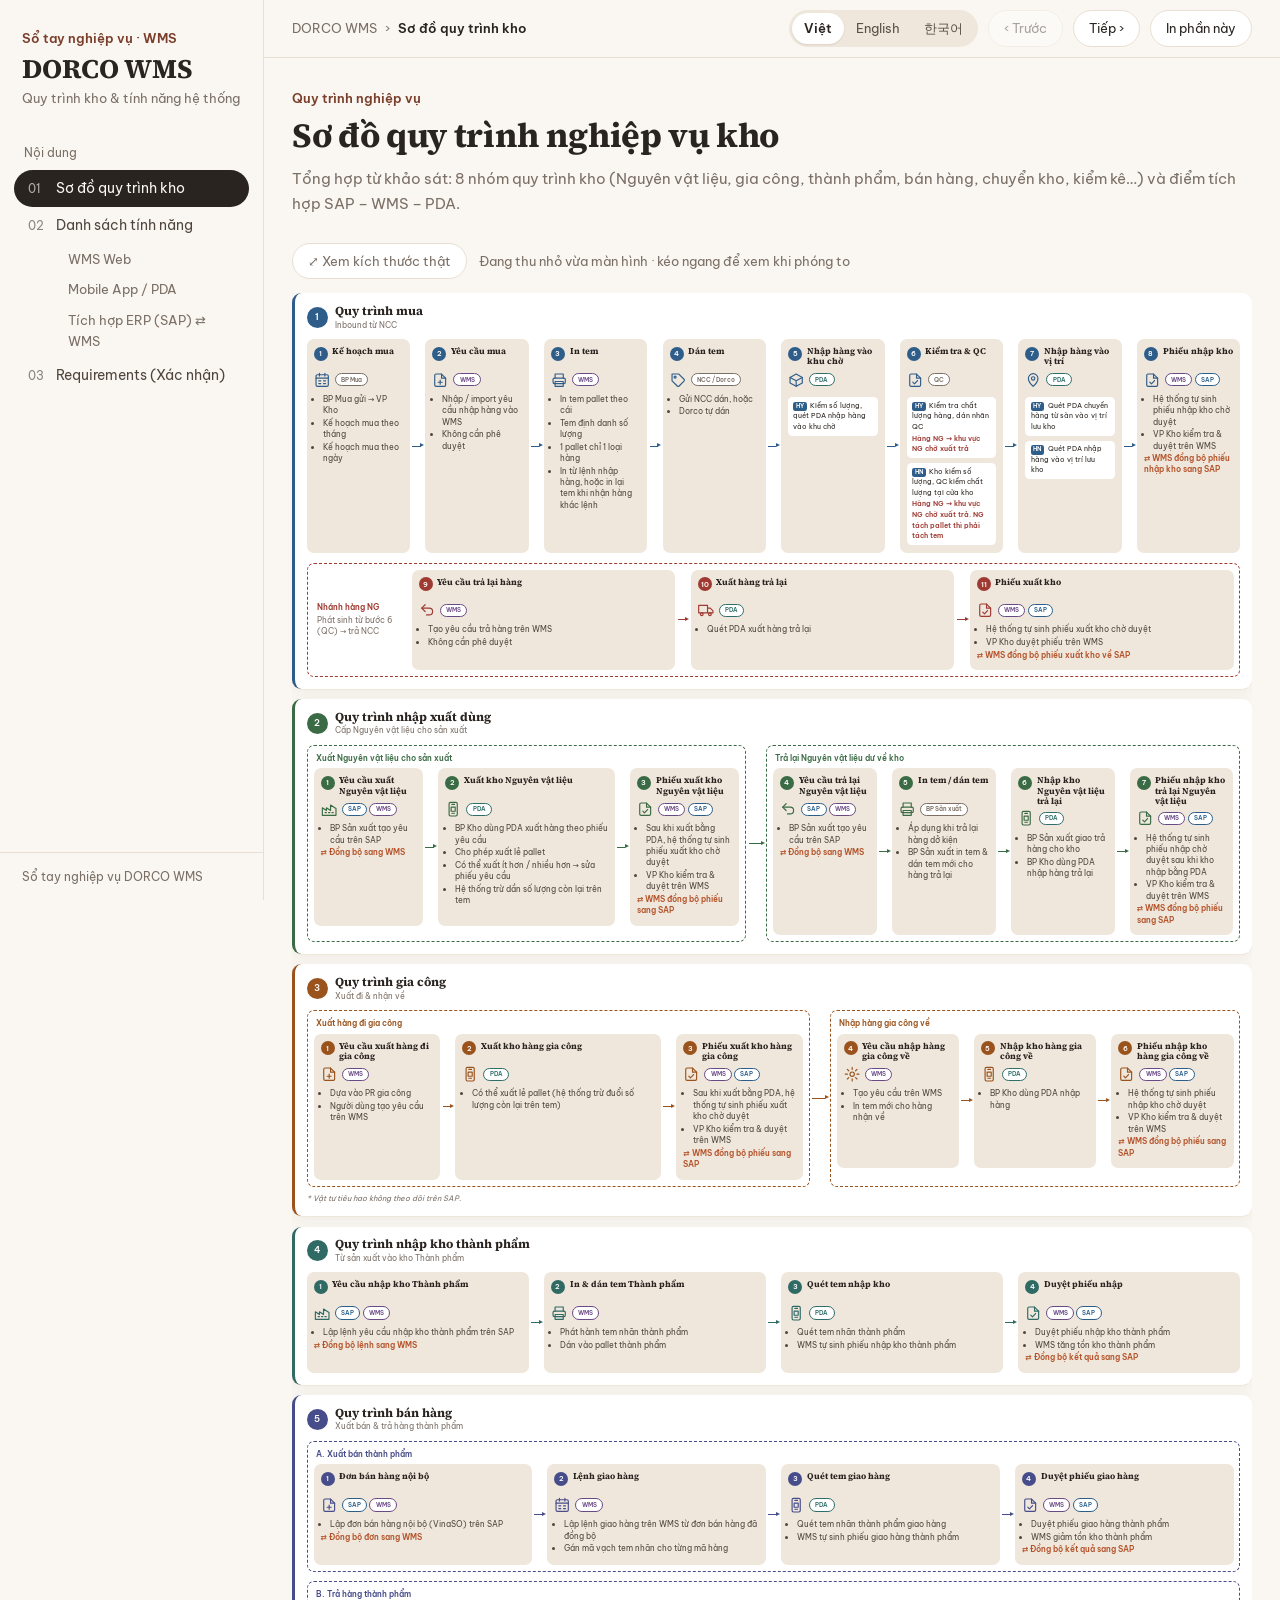
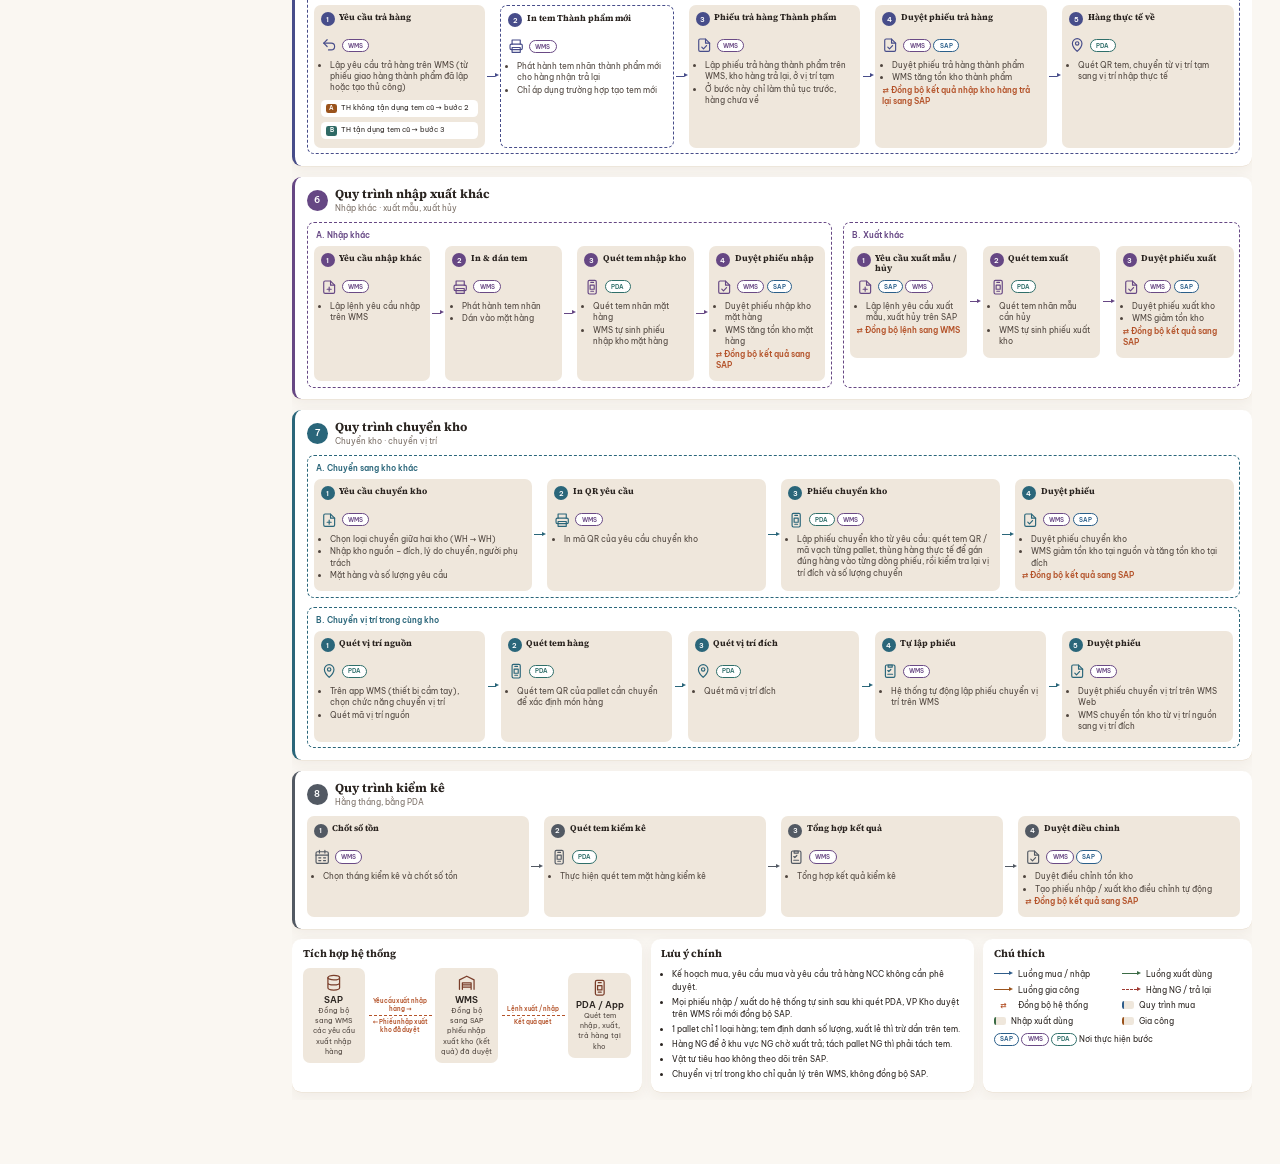
==== commit 2e8a75ef: "UI" ====
--- a/Claude outputs/Dorco_WMS_handbook-1.html
+++ b/Claude outputs/Dorco_WMS_handbook-1.html
@@ -159,6 +159,10 @@
 .pf-row>.pf-group{flex:var(--pf-w,1) 1 0}
 .pf-group{min-width:0}
 .pf-group.pf-labeled{border:1.6px dashed var(--pf-g);border-radius:var(--r-card);padding:10px 10px 10px;position:relative}
+.pf-group-label span{display:block;font-weight:400;color:var(--c-muted);margin-top:2px}
+.pf-group.pf-aside{display:flex;align-items:stretch;gap:12px}
+.pf-aside>.pf-group-label{flex:0 0 150px;align-self:center;margin:0 0 0 6px;line-height:1.5}
+.pf-aside>.pf-steps{flex:1;min-width:0}
 .pf-group-label{font-size:var(--fs-sm);font-weight:600;color:var(--pf-g);margin:0 0 8px 4px}
 .pf-steps{display:flex;align-items:stretch}
 
@@ -189,6 +193,22 @@
 .pf-row>.pf-arrow{flex-basis:34px}
 .pf-row>.pf-group+.pf-group{margin-left:18px}
 .pf-row>.pf-arrow+.pf-group{margin-left:0}
+
+/* layout 'side': nhóm đầu là lưới nhiều hàng, các nhóm sau là cột dọc bên phải */
+.pf-side>.pf-group:first-child{flex:var(--pf-cols) 1 0}
+.pf-side>.pf-group:first-child>.pf-steps{display:grid;grid-template-columns:repeat(calc(var(--pf-cols) - 1),minmax(0,1fr) 26px) minmax(0,1fr)}
+.pf-side>.pf-group:first-child>.pf-steps>.pf-arrow{align-self:center}
+.pf-side>.pf-arrow{flex-basis:34px}
+.pf-side>.pf-group~.pf-group{flex:1.15 1 0;margin-left:0}
+.pf-side>.pf-group~.pf-group>.pf-steps{flex-direction:column}
+.pf-side>.pf-group~.pf-group>.pf-steps>.pf-arrow{flex:0 0 24px;width:12px;height:auto;align-self:center}
+.pf-side>.pf-group~.pf-group>.pf-steps>.pf-arrow::before{left:5px;right:auto;top:3px;bottom:9px;border-top:0;border-left:2px solid currentColor}
+.pf-side>.pf-group~.pf-group>.pf-steps>.pf-arrow::after{right:auto;left:1px;top:auto;bottom:2px;border-left:5px solid transparent;border-right:5px solid transparent;border-top:8px solid currentColor;border-bottom:0}
+/* đường nối xuống hàng: từ giữa ô cuối hàng trên, vòng sang trái, xuống ô đầu hàng dưới */
+.pf-wrap{grid-column:1/-1;height:30px;position:relative;color:var(--pf-g,var(--pf-c));--pf-half:calc((100% - (var(--pf-cols) - 1) * 26px) / var(--pf-cols) / 2)}
+.pf-wrap i:first-child{position:absolute;left:var(--pf-half);right:var(--pf-half);top:4px;height:11px;border:2px solid currentColor;border-top:0;border-left:0;border-bottom-right-radius:8px}
+.pf-wrap i:last-child{position:absolute;left:var(--pf-half);top:13px;bottom:4px;width:8px;border-left:2px solid currentColor;border-top:2px solid currentColor;border-top-left-radius:8px}
+.pf-wrap i:last-child::after{content:"";position:absolute;left:-6px;bottom:-4px;border-left:5px solid transparent;border-right:5px solid transparent;border-top:8px solid currentColor}
 .pf-note{margin-top:10px;font-size:var(--fs-sm);font-style:italic;color:var(--c-muted)}
 
 /* 3 khung cuối */
@@ -677,20 +697,28 @@
 
   function lane(l, ctx) {
     var u = ctx.util, t = ctx.t, n = 0;
+    var wOf = function (g) { return g.steps.reduce(function (w, s) { return w + (s.wide ? 1.7 : 1); }, 0); };
     var groups = l.groups.map(function (g, gi) {
       if ((l.numbering || 'group') === 'group') n = 0;
-      var steps = g.steps.map(function (s) { n++; return step(s, n, ctx); }).join('<span class="pf-arrow" aria-hidden="true"></span>');
+      var side = l.layout === 'side', cols = l.cols || 4;
+      var steps = g.steps.map(function (s, si) {
+        n++;
+        var sep = si === 0 ? '' : (side && gi === 0 && si % cols === 0)
+          ? '<span class="pf-wrap" aria-hidden="true"><i></i><i></i></span>'
+          : '<span class="pf-arrow" aria-hidden="true"></span>';
+        return sep + step(s, n, ctx);
+      }).join('');
       var col = g.color ? 'var(--pf-' + u.esc(g.color) + ')' : 'var(--pf-c)';
-      var conn = (gi > 0 && l.layout === 'row' && (g.connector || 'solid') !== 'none')
+      var conn = (gi > 0 && (l.layout === 'row' || l.layout === 'side') && (g.connector || 'solid') !== 'none')
         ? '<span class="pf-arrow pf-arrow-' + u.esc(g.connector || 'solid') + '" style="--pf-a:' + col + '" aria-hidden="true"></span>' : '';
-      var weight = g.steps.reduce(function (w, s) { return w + (s.wide ? 1.7 : 1); }, 0);
-      return conn + '<div class="pf-group' + (g.label ? ' pf-labeled' : '') + '" style="--pf-g:' + col + ';--pf-w:' + weight + '">' +
-        (g.label ? '<p class="pf-group-label">' + u.esc(t(g.label)) + '</p>' : '') + '<div class="pf-steps">' + steps + '</div></div>';
+      var weight = wOf(g);
+      return conn + '<div class="pf-group' + (g.label ? ' pf-labeled' : '') + (g.aside ? ' pf-aside' : '') + '" style="--pf-g:' + col + ';--pf-w:' + weight + '">' +
+        (g.label ? '<p class="pf-group-label">' + u.esc(t(g.label)) + (g.sublabel ? '<span>' + u.esc(t(g.sublabel)) + '</span>' : '') + '</p>' : '') + '<div class="pf-steps">' + steps + '</div></div>';
     }).join('');
     return '<section class="pf-lane" data-lane="' + u.esc(l.number) + '" style="--pf-c:var(--pf-' + u.esc(l.color) + ')">' +
       '<header class="pf-lane-hd"><span class="pf-lane-num">' + u.esc(l.number) + '</span><div><h3>' + u.esc(t(l.title)) + '</h3>' +
       (l.subtitle ? '<p>' + u.esc(t(l.subtitle)) + '</p>' : '') + '</div></header>' +
-      '<div class="pf-body pf-' + (l.layout === 'row' ? 'row' : 'stack') + '">' + groups + '</div>' +
+      '<div class="pf-body pf-' + (l.layout === 'row' || l.layout === 'side' ? l.layout : 'stack') + '" style="--pf-cols:' + (l.cols || 4) + '">' + groups + '</div>' +
       (l.note ? '<p class="pf-note">* ' + u.esc(t(l.note)) + '</p>' : '') + '</section>';
   }
 
@@ -1402,9 +1430,12 @@
  *      wide: true }                             // ô rộng hơn
  *  Một quy trình (lane):
  *    { id, number, color: 'blue'|'green'|'orange'|'red'|'teal'|'indigo'|'purple'|'cyan'|'slate',
- *      title, subtitle, layout: 'stack' (nhóm xếp chồng) | 'row' (nhóm cùng hàng),
+ *      title, subtitle, layout: 'stack' (nhóm xếp chồng) | 'row' (nhóm cùng hàng)
+ *        | 'side' (nhóm đầu xếp lưới `cols` cột, mặc định 4, các nhóm sau thành cột dọc bên phải),
  *      numbering: 'group' (mỗi nhóm đánh số lại từ 1, mặc định) | 'lane' (đánh số liên tục),
- *      groups: [ { label?, color?, connector?: 'solid'|'dashed'|'none', steps: [...] } ], note? }
+ *      groups: [ { label?, color?, connector?: 'solid'|'dashed'|'none',
+ *                  sublabel?, aside?: true (nhãn + sublabel thành cột bên trái nhóm),
+ *                  steps: [...] } ], note? }
  *  Icon có sẵn: box check db factory gear list loc pda plan print req ret sync tag truck wh
  */
 App.data('processes', {
@@ -1415,7 +1446,7 @@
       "color": "blue",
       "title": { "vi": "Quy trình mua", "en": "Purchasing process", "ko": "구매 프로세스" },
       "subtitle": { "vi": "Inbound từ NCC", "en": "Inbound from suppliers", "ko": "공급업체 입고" },
-      "layout": "row",
+      "layout": "stack",
       "numbering": "lane",
       "groups": [
         {
@@ -1484,8 +1515,7 @@
                   "tag": "HY",
                   "text": { "vi": "Kiểm số lượng, quét PDA nhập hàng vào khu chờ", "en": "Check quantity, scan with PDA to receive into the waiting area", "ko": "수량 확인 후 PDA 스캔으로 대기 구역에 입고" }
                 }
-              ],
-              "wide": true
+              ]
             },
             {
               "title": { "vi": "Kiểm tra & QC", "en": "Inspection & QC", "ko": "검사 및 QC" },
@@ -1507,8 +1537,7 @@
                   "text": { "vi": "Kho kiểm số lượng, QC kiểm chất lượng tại cửa kho", "en": "Warehouse checks quantity, QC checks quality at the warehouse door", "ko": "창고는 수량, QC는 창고 입구에서 품질 검사" },
                   "alert": { "vi": "Hàng NG → khu vực NG chờ xuất trả. NG tách pallet thì phải tách tem", "en": "NG goods → NG area awaiting return. Splitting an NG pallet requires splitting the label", "ko": "불량(NG)품 → NG 구역, 반품 대기. NG 팔레트 분할 시 라벨도 분할" }
                 }
-              ],
-              "wide": true
+              ]
             },
             {
               "title": { "vi": "Nhập hàng vào vị trí", "en": "Put away to location", "ko": "로케이션 적치" },
@@ -1525,8 +1554,7 @@
                   "tag": "HN",
                   "text": { "vi": "Quét PDA nhập hàng vào vị trí lưu kho", "en": "Scan with PDA to receive goods into the storage location", "ko": "PDA 스캔으로 보관 로케이션에 입고" }
                 }
-              ],
-              "wide": true
+              ]
             },
             {
               "title": { "vi": "Phiếu nhập kho", "en": "Goods receipt note", "ko": "입고전표" },
@@ -1546,7 +1574,9 @@
           ]
         },
         {
-          "label": { "vi": "Nhánh hàng NG · trả NCC", "en": "NG branch · return to supplier", "ko": "NG 분기 · 공급업체 반품" },
+          "label": { "vi": "Nhánh hàng NG", "en": "NG branch", "ko": "NG 분기" },
+          "sublabel": { "vi": "Phát sinh từ bước 6 (QC) → trả NCC", "en": "Arises at step 6 (QC) → return to supplier", "ko": "6단계(QC)에서 발생 → 공급업체 반품" },
+          "aside": true,
           "steps": [
             {
               "title": { "vi": "Yêu cầu trả lại hàng", "en": "Return request", "ko": "반품 요청" },
@@ -1560,16 +1590,27 @@
               ]
             },
             {
-              "title": { "vi": "Xuất trả hàng", "en": "Return shipment", "ko": "반품 출고" },
+              "title": { "vi": "Xuất hàng trả lại", "en": "Return shipment", "ko": "반품 출고" },
               "icon": "truck",
+              "systems": [
+                "PDA"
+              ],
+              "bullets": [
+                { "vi": "Quét PDA xuất hàng trả lại", "en": "Scan with PDA to ship the returned goods", "ko": "PDA 스캔으로 반품 출고" }
+              ]
+            },
+            {
+              "title": { "vi": "Phiếu xuất kho", "en": "Goods issue note", "ko": "출고전표" },
+              "icon": "check",
               "systems": [
                 "WMS",
                 "SAP"
               ],
               "bullets": [
-                { "vi": "Thực hiện trên WMS", "en": "Done in WMS", "ko": "WMS에서 처리" },
+                { "vi": "Hệ thống tự sinh phiếu xuất kho chờ duyệt", "en": "System auto-creates an issue note pending approval", "ko": "시스템이 출고전표 자동 생성 (승인 대기)" },
+                { "vi": "VP Kho duyệt phiếu trên WMS", "en": "Warehouse office approves the note in WMS", "ko": "창고 사무실이 WMS에서 전표 승인" },
                 {
-                  "sync": { "vi": "Đồng bộ phiếu xuất kho về SAP", "en": "Sync issue note to SAP", "ko": "출고전표 SAP 연동" }
+                  "sync": { "vi": "WMS đồng bộ phiếu xuất kho về SAP", "en": "WMS syncs the issue note to SAP", "ko": "WMS가 출고전표를 SAP로 연동" }
                 }
               ]
             }
